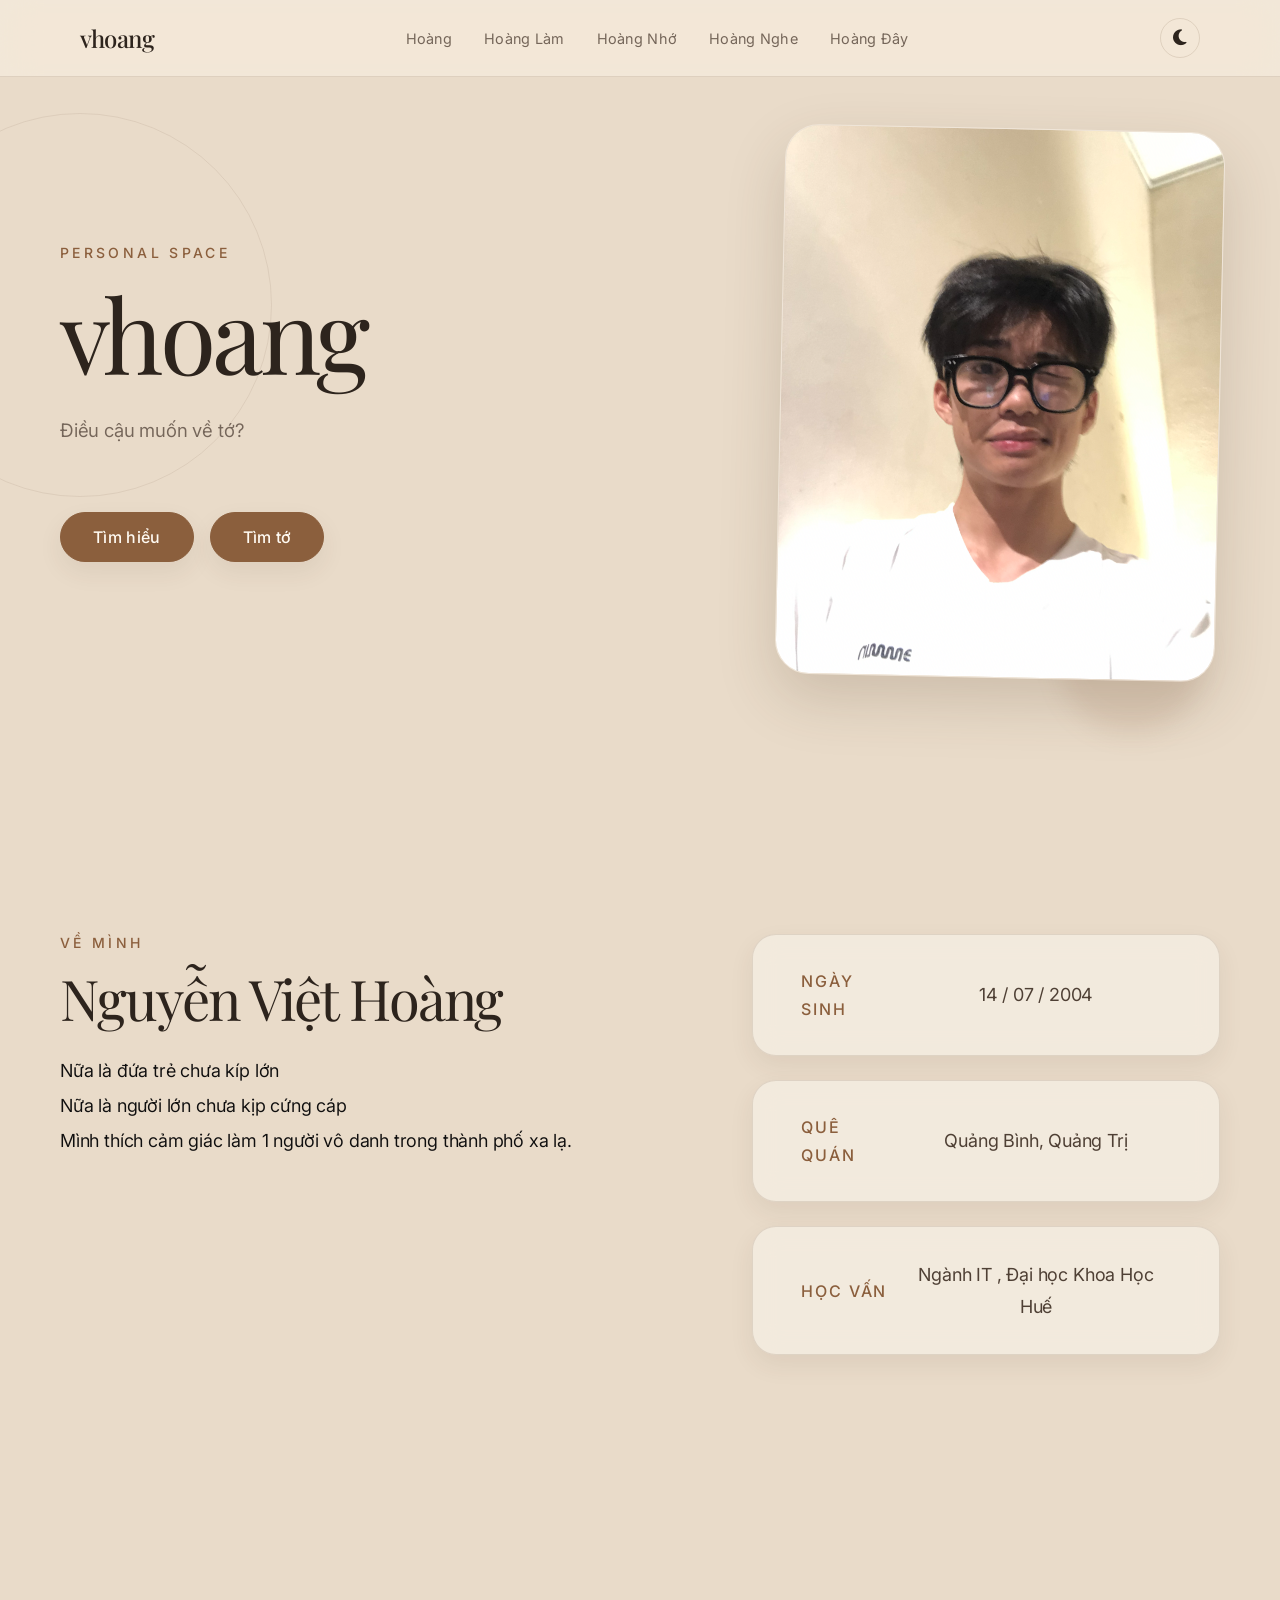
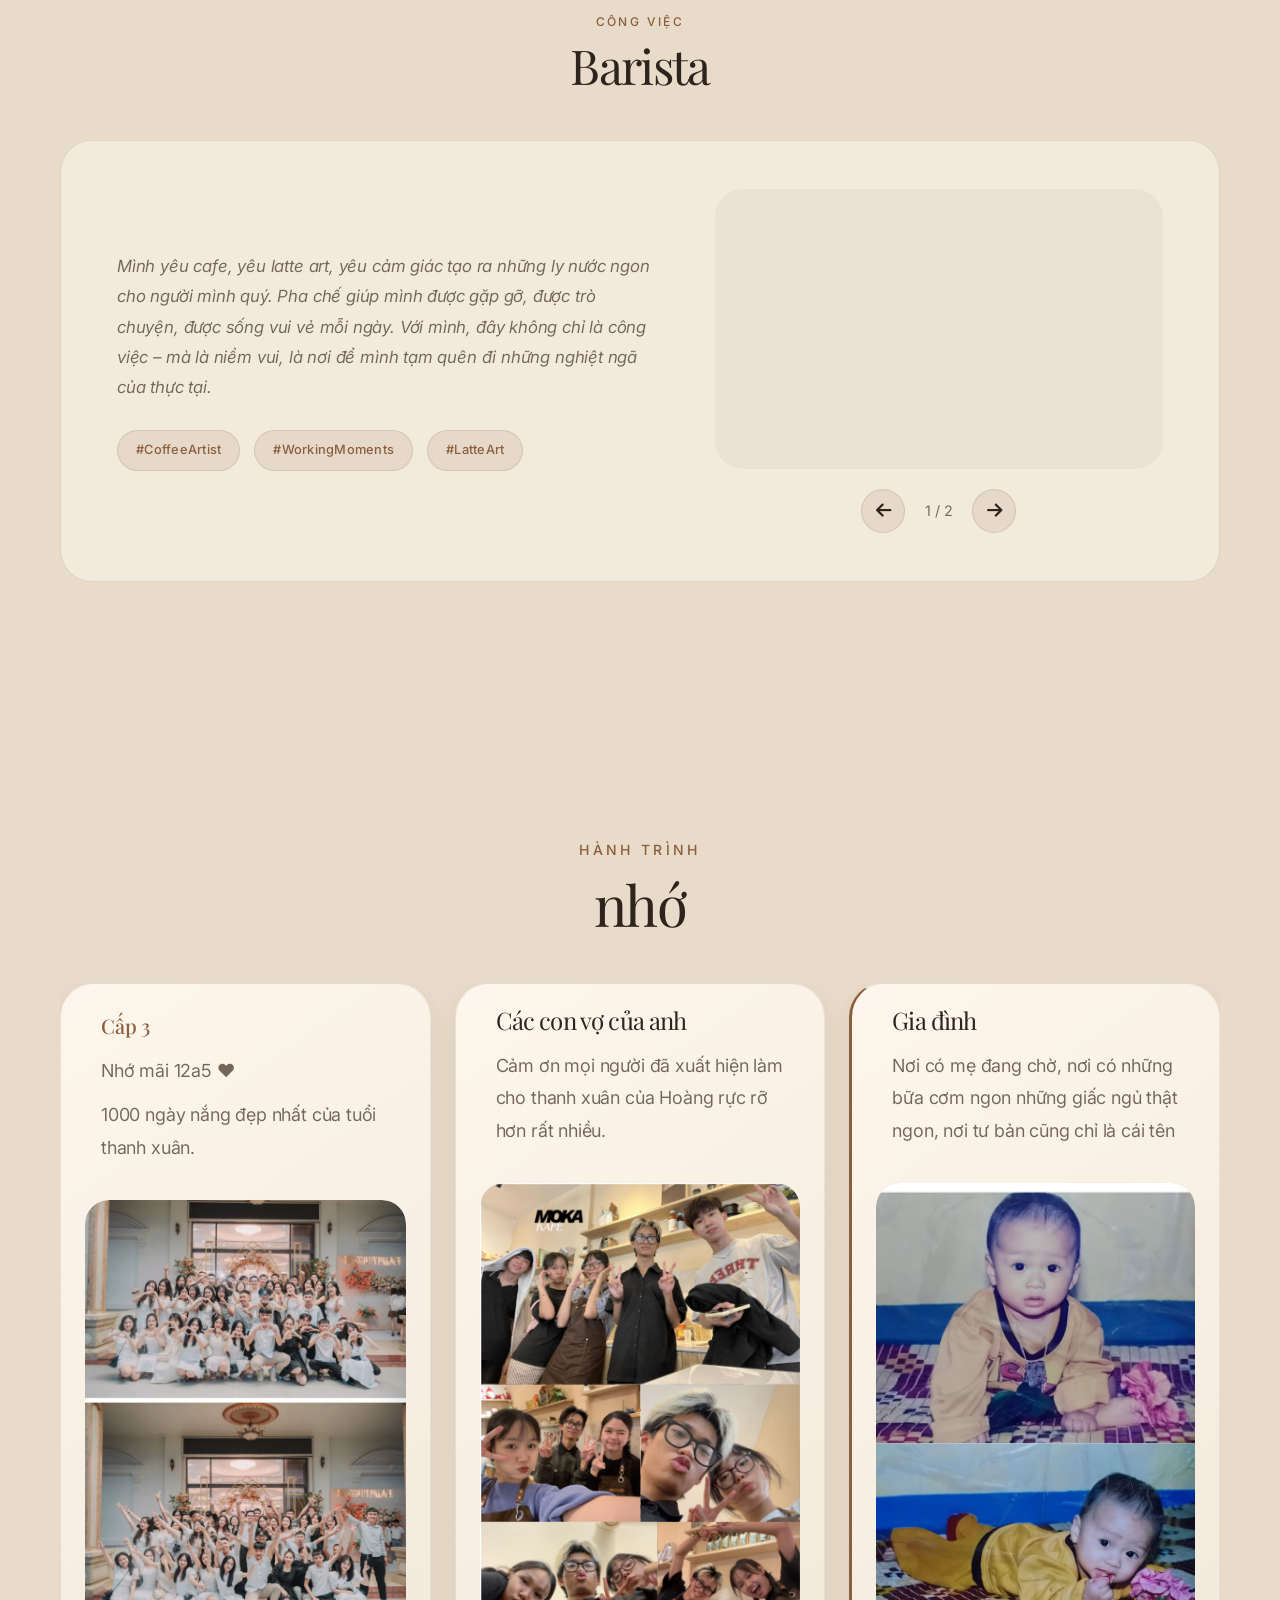
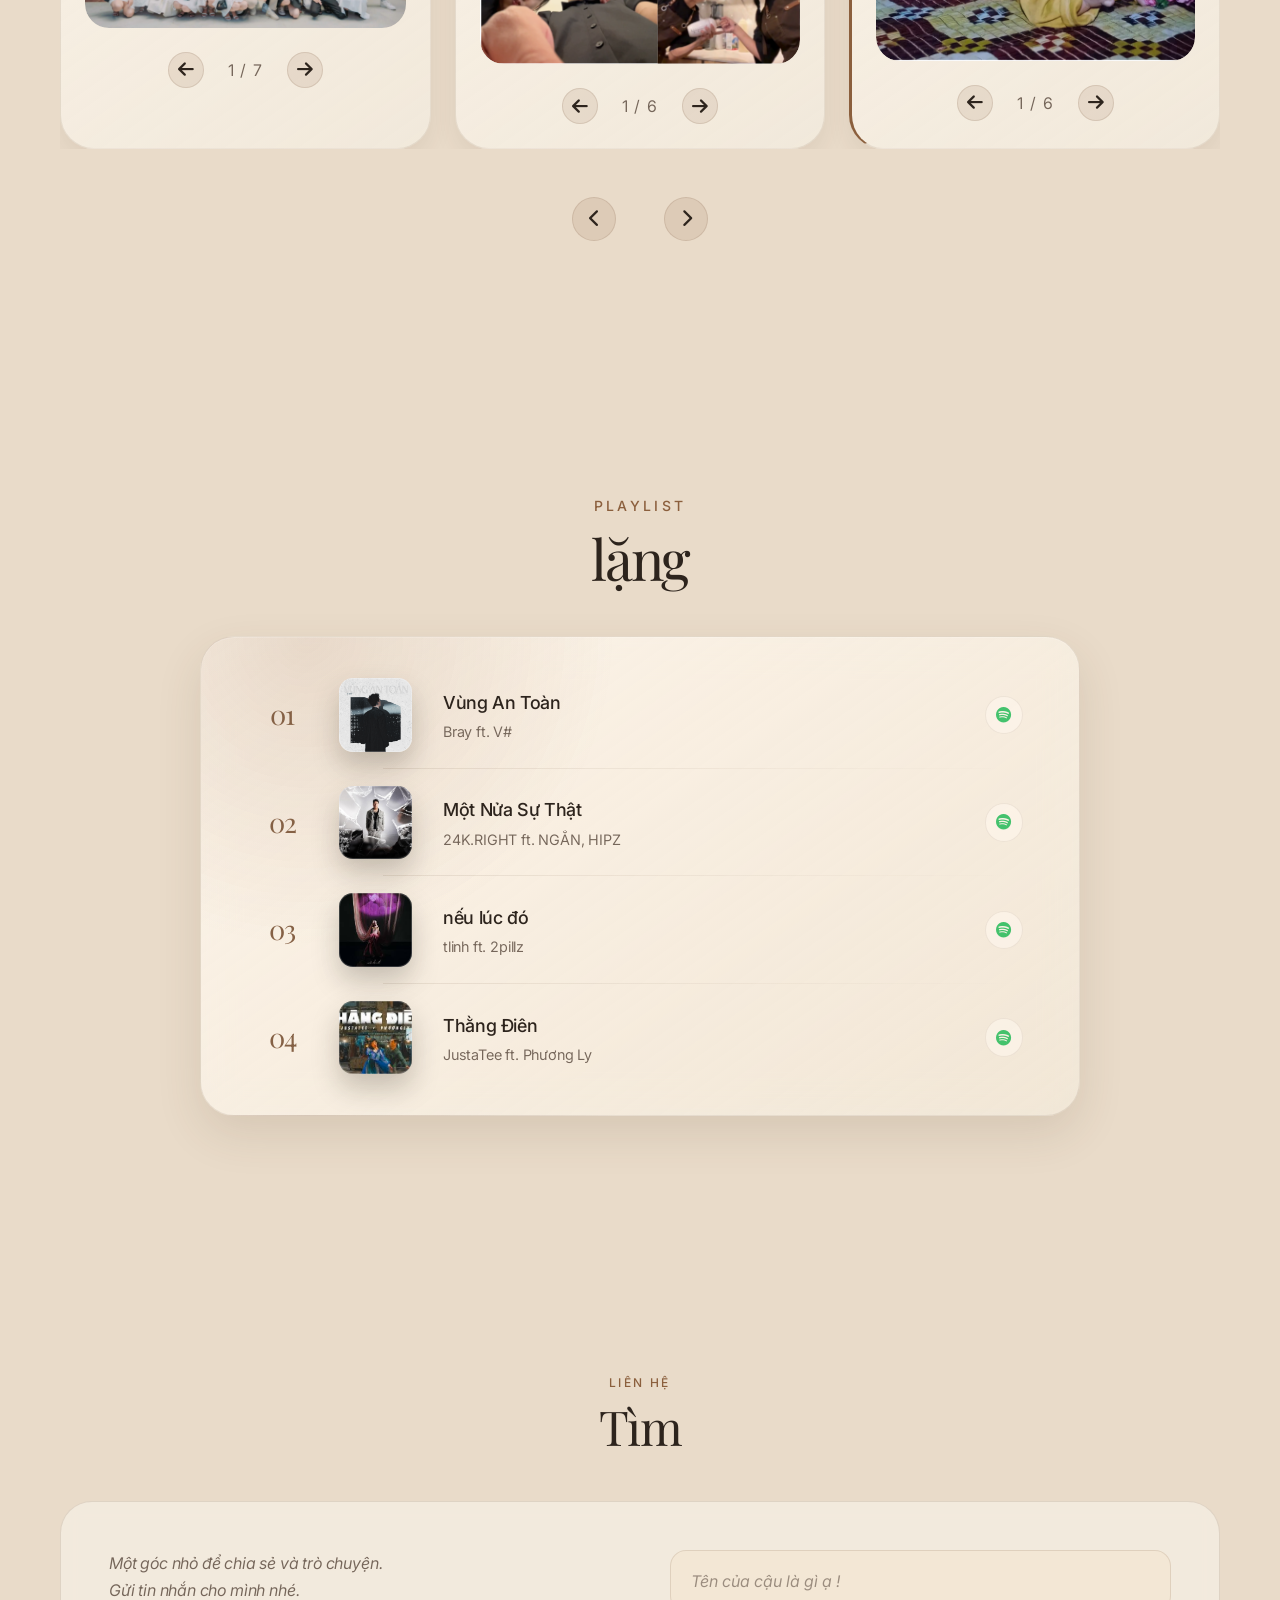
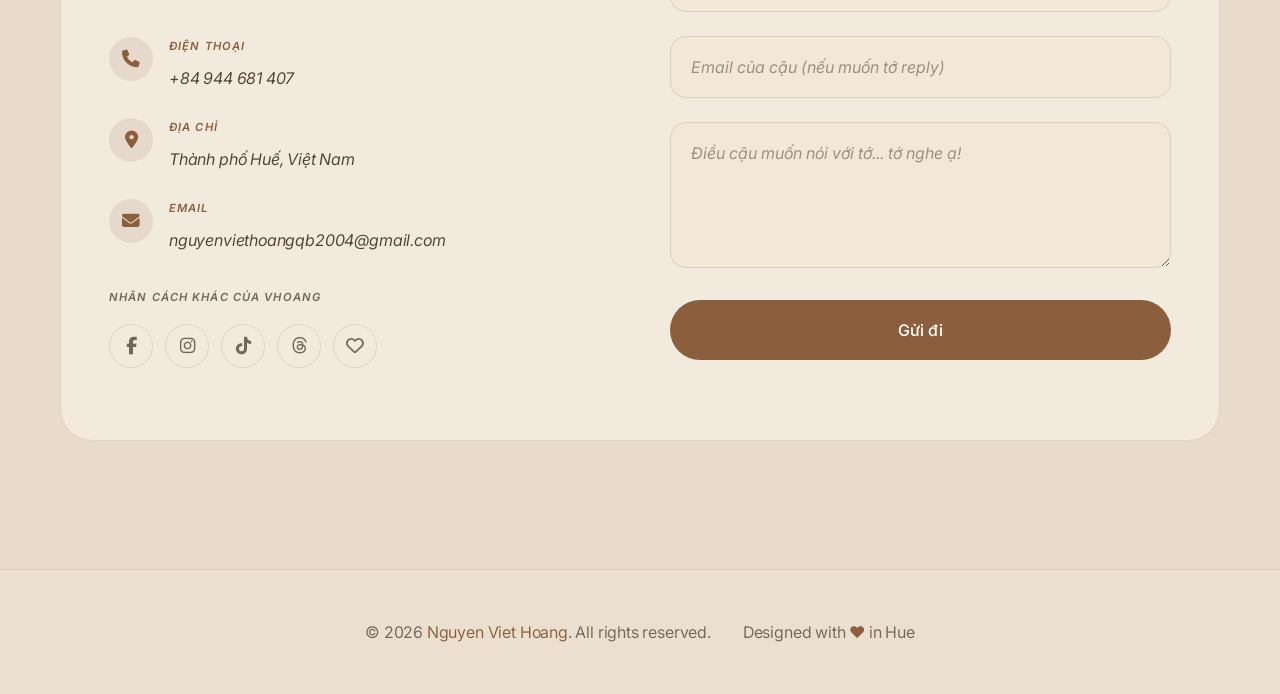
==== index.html @ dfcc1300 "update" ====
<!DOCTYPE html>
<html lang="vi" data-theme="light">
<head>
    <meta charset="UTF-8">
    <meta name="viewport" content="width=device-width, initial-scale=1.0, viewport-fit=cover">
    <meta name="description" content="Không gian cá nhân của Nguyễn Việt Hoàng — sinh viên IT, barista, người yêu âm nhạc và nhiếp ảnh.">
    <title>Life of vhoang | Personal Space</title>

    <!-- Preconnect & Preload -->
    <link rel="preconnect" href="https://fonts.googleapis.com">
    <link rel="preconnect" href="https://fonts.gstatic.com" crossorigin>
    <link rel="preload" as="style" href="https://fonts.googleapis.com/css2?family=Inter:wght@300;400;500&family=Playfair+Display:ital,wght@0,400;0,500;1,400&display=swap">
    <link rel="preload" as="style" href="https://cdnjs.cloudflare.com/ajax/libs/font-awesome/6.7.2/css/all.min.css">

    <!-- Fonts & Icons -->
    <link href="https://fonts.googleapis.com/css2?family=Inter:wght@300;400;500&family=Playfair+Display:ital,wght@0,400;0,500;1,400&display=swap" rel="stylesheet">
    <link rel="stylesheet" href="https://cdnjs.cloudflare.com/ajax/libs/font-awesome/6.7.2/css/all.min.css">

    <!-- Core CSS Architecture -->
    <!-- Core CSS Architecture - ĐÚNG THỨ TỰ -->
<link rel="stylesheet" href="css/base/variables.css">
<link rel="stylesheet" href="css/base/reset.css">
<link rel="stylesheet" href="css/base/typography.css">
<link rel="stylesheet" href="css/base/utilities.css">

<link rel="stylesheet" href="css/layout/container.css">
<link rel="stylesheet" href="css/layout/grid.css">
<link rel="stylesheet" href="css/layout/spacing.css">

<link rel="stylesheet" href="css/components/buttons.css">
<link rel="stylesheet" href="css/components/cards.css">
<link rel="stylesheet" href="css/components/loader.css">
<link rel="stylesheet" href="css/components/navbar.css">  <!-- PHẢI CÓ -->

<link rel="stylesheet" href="css/sections/hero.css">
<link rel="stylesheet" href="css/sections/about.css">
<link rel="stylesheet" href="css/sections/lifestyle.css">
<link rel="stylesheet" href="css/sections/timeline.css">
<link rel="stylesheet" href="css/sections/music.css">
<link rel="stylesheet" href="css/sections/contact.css">
<link rel="stylesheet" href="css/sections/footer.css">

<link rel="stylesheet" href="css/animations/animations.css">
<link rel="stylesheet" href="css/themes/darkmode.css">
<link rel="stylesheet" href="css/responsive/responsive.css">

</head>
<body>

    <!-- ===== LOADER ===== -->
    <div id="loader" class="loader" aria-hidden="true">
        <div class="loader__inner">
            <span class="loader__char">v</span>
            <span class="loader__char">h</span>
            <span class="loader__char">o</span>
            <span class="loader__char">a</span>
            <span class="loader__char">n</span>
            <span class="loader__char">g</span>
        </div>
    </div>

    <!-- ===== HEADER / NAVBAR ===== -->
<!-- ===== HEADER / NAVBAR ===== -->
<header class="site-header">
    <nav class="navbar" aria-label="Điều hướng chính">
        <div class="navbar__container">
            <a href="#home" class="navbar__logo">vhoang</a>

            <ul class="navbar__links" id="mobMenu">
                <li><a href="#about" class="navbar__link">Hoàng</a></li>
                <li><a href="#lifestyle" class="navbar__link">Hoàng Làm</a></li>
                <li><a href="#timeline" class="navbar__link">Hoàng Nhớ</a></li>
                <li><a href="#music" class="navbar__link">Hoàng Nghe</a></li>
                <li><a href="#contact" class="navbar__link">Hoàng Đây</a></li>
            </ul>

            <div class="navbar__actions">
                <button id="themeBtn" class="navbar__theme-btn" aria-label="Chuyển đổi theme">
                    <i id="themeIcon" class="fas fa-moon"></i>
                </button>
                <button id="ham" class="navbar__hamburger" aria-label="Menu">
                    <span class="navbar__hamburger-line"></span>
                    <span class="navbar__hamburger-line"></span>
                    <span class="navbar__hamburger-line"></span>
                </button>
            </div>
        </div>
    </nav>
</header>

    <main>
        <!-- ===== HERO SECTION ===== -->
        <section id="home" class="hero section" aria-labelledby="hero-title">
            <div class="hero__layout container">
                <div class="hero__content">
                    <span class="hero__eyebrow">Personal Space</span>
                    <h1 id="hero-title" class="hero__title">vhoang</h1>
                    <p class="hero__subtitle">Điều cậu muốn về tớ?</p>
                    <div class="hero__buttons" aria-label="Liên kết nhanh">
                        <a href="#lifestyle" class="btn btn--primary hero__btn">Tìm hiểu</a>
                        <a href="#contact" class="btn btn--primary hero__btn">Tìm tớ</a>
                    </div>
                </div>
                <figure class="hero__figure">
                    <img class="hero__image" src="assets/Anh1.png" alt="Chân dung Nguyễn Việt Hoàng" width=100% height=100% fetchpriority="high">
                </figure>
            </div>
        </section>

        <!-- ===== ABOUT SECTION ===== -->
        <section id="about" class="about section" aria-labelledby="about-title">
            <div class="about__layout container">
                <div class="about__text">
                    <span class="about__eyebrow">Về mình</span>
                    <h2 id="about-title" class="about__title">Nguyễn Việt Hoàng</h2>
                    <p class="about__desc">
                        Nữa là đứa trẻ chưa kíp lớn<br>
                        Nữa là người lớn chưa kịp cứng cáp<br>
                        Mình thích cảm giác làm 1 người vô danh trong thành phố xa lạ.
                    </p>
                    
                </div>

                <dl class="about__info-grid" aria-label="Thông tin cá nhân">
                    <div class="about__info-cell">
                        <dt class="about__info-key">Ngày sinh</dt>
                        <dd class="about__info-val">14 / 07 / 2004</dd>
                    </div>
                    <div class="about__info-cell">
                        <dt class="about__info-key">Quê quán</dt>
                        <dd class="about__info-val">Quảng Bình, Quảng Trị</dd>
                    </div>
                    <div class="about__info-cell">
                        <dt class="about__info-key">Học vấn</dt>
                        <dd class="about__info-val">Ngành IT , Đại học Khoa Học Huế</dd>
                    </div>
                </dl>
            </div>
        </section>

        <!-- ===== LIFESTYLE SECTION (Barista - Công việc) ===== -->
        <section id="lifestyle" class="lifestyle section" aria-labelledby="lifestyle-title">
            <div class="lifestyle__container container">
                <div class="lifestyle__header">
                    <span class="lifestyle__eyebrow">Công việc</span>
                    <h2 id="lifestyle-title" class="lifestyle__title">Barista</h2>
                </div>

                <div class="lifestyle__timeline">
                    <article class="lifestyle__milestone">
                        <div class="lifestyle__copy">
                            <p class="lifestyle__content">
                                Mình yêu cafe, yêu latte art, yêu cảm giác tạo ra những ly nước ngon cho người mình quý.
                                Pha chế giúp mình được gặp gỡ, được trò chuyện, được sống vui vẻ mỗi ngày.
                                Với mình, đây không chỉ là công việc – mà là niềm vui, là nơi để mình tạm quên đi
                                những nghiệt ngã của thực tại.
                            </p>
                            <div class="lifestyle__tags">
                                <span class="lifestyle__tag">#CoffeeArtist</span>
                                <span class="lifestyle__tag">#WorkingMoments</span>
                                <span class="lifestyle__tag">#LatteArt</span>
                            </div>
                        </div>

                        <div class="lifestyle__slider" data-memory-slider>
                            <div class="lifestyle__slider-viewport">
                                <div class="lifestyle__slider-track">
                                    <figure class="lifestyle__slide is-active">
                                        <video class="lifestyle__video" autoplay muted loop playsinline>
                                            <source src="assets/image/hoang/phache.mp4" type="video/mp4">
                                        </video>
                                    </figure>
                                    <figure class="lifestyle__slide">
                                        <img class="lifestyle__img" src="assets/image/hoang/ChatGPT Image 15_07_37 26 thg 5, 2026.png" alt="Barista lifestyle" loading="lazy">
                                    </figure>
                                </div>
                            </div>
                            <div class="lifestyle__slider-controls">
                                <button class="lifestyle__slider-nav lifestyle__slider-nav--prev" type="button">
                                    <i class="fa-solid fa-arrow-left"></i>
                                </button>
                                <span class="lifestyle__slider-count">1 / 2</span>
                                <button class="lifestyle__slider-nav lifestyle__slider-nav--next" type="button">
                                    <i class="fa-solid fa-arrow-right"></i>
                                </button>
                            </div>
                        </div>
                    </article>
                </div>
            </div>
        </section>





<section id="timeline" class="timeline section" aria-labelledby="timeline-title">
    <div class="timeline__container container">
        <div class="timeline__header">
            <span class="timeline__eyebrow">Hành trình</span>
            <h2 id="timeline-title" class="timeline__title">nhớ</h2>
        </div>

        <!-- Track chứa các milestone -->
        <div class="timeline__list">
            <div class="timeline__track">
                
                <!-- Milestone 1 - Cấp 3 -->
                <article class="timeline__milestone is-active" data-memory-milestone>
                    <div class="timeline__copy">
                        <time class="timeline__year" datetime="2024">Cấp 3</time>
                        <p class="timeline__content">Nhớ mãi 12a5 <span>♥</span></p>
                        <p class="timeline__content">1000 ngày nắng đẹp nhất của tuổi thanh xuân.</p>
                    </div>
                    <div class="timeline__gallery" data-memory-slider>
                        <div class="timeline__gallery-viewport">
                            <div class="timeline__gallery-track">
                                <figure class="timeline__slide is-active">
                                    <img class="timeline__img" src="assets/image/cap3/IMG_20220625_072039 (1).jpg" alt="Kỷ niệm cấp 3" loading="lazy">
                                </figure>
                                <figure class="timeline__slide">
                                    <img class="timeline__img" src="assets/image/cap3/0546f0e83cf1262b99f3e79df88ea5d5_2.jpeg" alt="Kỷ niệm cấp 3" loading="lazy">
                                </figure>
                                <figure class="timeline__slide">
                                    <img class="timeline__img" src="assets/image/cap3/74410f75b6082e70628df16a81ca7af9_0.jpeg" alt="Kỷ niệm cấp 3" loading="lazy">
                                </figure>
                                <figure class="timeline__slide">
                                    <img class="timeline__img" src="assets/image/cap3/755ca39f319833340ad1be898f95e7b9_5.jpeg" alt="Kỷ niệm cấp 3" loading="lazy">
                                </figure>
                                <figure class="timeline__slide">
                                    <img class="timeline__img" src="assets/image/cap3/91b165c011fe3cdba870f9f4641427da_7.jpeg" alt="Kỷ niệm cấp 3" loading="lazy">
                                </figure>
                                <figure class="timeline__slide">
                                    <img class="timeline__img" src="assets/image/cap3/bb2ea49c9ec66a632dcaea64b85b20b1_8.jpeg" alt="Kỷ niệm cấp 3" loading="lazy">
                                </figure>
                                <figure class="timeline__slide">
                                    <img class="timeline__img" src="assets/image/cap3/e7fa60cc87518b5ad70e14d32a8c3cdc_1.jpeg" alt="Kỷ niệm cấp 3" loading="lazy">
                                </figure>
                            </div>
                        </div>
                        <div class="timeline__gallery-controls">
                            <button class="timeline__gallery-nav timeline__gallery-nav--prev" type="button">
                                <i class="fa-solid fa-arrow-left"></i>
                            </button>
                            <span class="timeline__gallery-count">1 / 7</span>
                            <button class="timeline__gallery-nav timeline__gallery-nav--next" type="button">
                                <i class="fa-solid fa-arrow-right"></i>
                            </button>
                        </div>
                    </div>
                </article>

                <!-- Milestone 2 - Bạn bè -->
                <article class="timeline__milestone" data-memory-milestone>
                    <div class="timeline__copy">
                        <h3 class="timeline__milestone-title">Các con vợ của anh</h3>
                        <p class="timeline__content">Cảm ơn mọi người đã xuất hiện làm cho thanh xuân của Hoàng rực rỡ hơn rất nhiều.</p>
                    </div>
                    <div class="timeline__gallery" data-memory-slider>
                        <div class="timeline__gallery-viewport">
                            <div class="timeline__gallery-track">
                                <figure class="timeline__slide is-active">
                                    <img class="timeline__img" src="assets/image/2025/White and Beige Torn Paper Aesthetic Photo Collage Instagram Post (6).png" alt="Kỷ niệm 2025" loading="lazy">
                                </figure>
                                <figure class="timeline__slide">
                                    <img class="timeline__img" src="assets/image/2025/moka (2).png" alt="Kỷ niệm 2025" loading="lazy">
                                </figure>
                                <figure class="timeline__slide">
                                    <img class="timeline__img" src="assets/image/2025/quansu2.png" alt="Kỷ niệm 2025" loading="lazy">
                                </figure>
                                <figure class="timeline__slide">
                                    <img class="timeline__img" src="assets/image/2025/VietNam Express marathon 2025.png" alt="Kỷ niệm 2025" loading="lazy">
                                </figure>
                                <figure class="timeline__slide">
                                    <img class="timeline__img" src="assets/image/2025/máy dập.png" alt="Kỷ niệm 2025" loading="lazy">
                                </figure>
                                <figure class="timeline__slide">
                                    <img class="timeline__img" src="assets/image/2025/2024.png" alt="Kỷ niệm 2025" loading="lazy">
                                </figure>
                            </div>
                        </div>
                        <div class="timeline__gallery-controls">
                            <button class="timeline__gallery-nav timeline__gallery-nav--prev" type="button">
                                <i class="fa-solid fa-arrow-left"></i>
                            </button>
                            <span class="timeline__gallery-count">1 / 6</span>
                            <button class="timeline__gallery-nav timeline__gallery-nav--next" type="button">
                                <i class="fa-solid fa-arrow-right"></i>
                            </button>
                        </div>
                    </div>
                </article>

                <!-- Milestone 3 - Gia đình -->
                <article class="timeline__milestone" data-memory-milestone>
                    <div class="timeline__copy">
                        <h3 class="timeline__milestone-title">Gia đình</h3>
                        <p class="timeline__content">Nơi có mẹ đang chờ, nơi có những bữa cơm ngon những giấc ngủ thật ngon, nơi tư bản cũng chỉ là cái tên</p>
                    </div>
                    <div class="timeline__gallery" data-memory-slider>
                        <div class="timeline__gallery-viewport">
                            <div class="timeline__gallery-track">
                                <figure class="timeline__slide is-active">
                                    <img class="timeline__img" src="assets/image/giadinh/nho.png" alt="Gia đình" loading="lazy">
                                </figure>
                                <figure class="timeline__slide">
                                    <img class="timeline__img" src="assets/image/giadinh/IMG_5717.jpeg" alt="Gia đình" loading="lazy">
                                </figure>
                                <figure class="timeline__slide">
                                    <img class="timeline__img" src="assets/image/giadinh/chị bé.jpg" alt="Gia đình" loading="lazy">
                                </figure>
                                <figure class="timeline__slide">
                                    <img class="timeline__img" src="assets/image/giadinh/IMG_20251210_003058.jpg" alt="Gia đình" loading="lazy">
                                </figure>
                                <figure class="timeline__slide">
                                    <img class="timeline__img" src="assets/image/giadinh/IMG_20250111_231530.jpg" alt="Gia đình" loading="lazy">
                                </figure>
                                <figure class="timeline__slide">
                                    <img class="timeline__img" src="assets/image/giadinh/4645657b-0aa3-439e-b932-7083a210def0.jpg" alt="Gia đình" loading="lazy">
                                </figure>
                            </div>
                        </div>
                        <div class="timeline__gallery-controls">
                            <button class="timeline__gallery-nav timeline__gallery-nav--prev" type="button">
                                <i class="fa-solid fa-arrow-left"></i>
                            </button>
                            <span class="timeline__gallery-count">1 / 6</span>
                            <button class="timeline__gallery-nav timeline__gallery-nav--next" type="button">
                                <i class="fa-solid fa-arrow-right"></i>
                            </button>
                        </div>
                    </div>
                </article>

            </div>
        </div>

        <!-- Slider Controls -->
        <div class="timeline__controls">
            <button class="timeline__prev" type="button" aria-label="Previous">
                <i class="fa-solid fa-chevron-left"></i>
            </button>
            <div class="timeline__dots"></div>
            <button class="timeline__next" type="button" aria-label="Next">
                <i class="fa-solid fa-chevron-right"></i>
            </button>
        </div>
    </div>
</section>

        <!-- ===== MUSIC SECTION ===== -->
        <section id="music" class="music section" aria-labelledby="music-title">
            <div class="music__container container">
        <div class="music__header">
            <span class="music__eyebrow">Playlist</span>
            <h2 id="music-title" class="music__title">lặng</h2>
        </div>

        <div class="music__list" aria-label="Bảng xếp hạng bài hát yêu thích">
                    <a href="https://open.spotify.com/track/6Zoi4ue74UdUeYmHXItXnf?si=dff56d54267b4f0f" target="_blank" rel="noopener noreferrer" class="music__track">
                        <span class="music__track-rank" aria-hidden="true">01</span>
                        <span class="music__track-cover" style="background-image: url('assets/vungantoan.png');" role="img" aria-label="Bìa bài hát Vùng An Toàn"></span>
                        <span class="music__track-info">
                            <span class="music__track-title">Vùng An Toàn</span>
                            <span class="music__track-artist">Bray ft. V#</span>
                        </span>
                        <span class="music__track-action" aria-hidden="true"><i class="fa-brands fa-spotify"></i></span>
                    </a>
                    <a href="https://open.spotify.com/track/0pavLg3wbL6PVXAgXoWv4S?si=371f370760b94c67" target="_blank" rel="noopener noreferrer" class="music__track">
                        <span class="music__track-rank" aria-hidden="true">02</span>
                        <span class="music__track-cover" style="background-image: url('assets/motnuasuthat.jpg');" role="img" aria-label="Bìa bài hát Một Nửa Sự Thật"></span>
                        <span class="music__track-info">
                            <span class="music__track-title">Một Nửa Sự Thật</span>
                            <span class="music__track-artist">24K.RIGHT ft. NGẮN, HIPZ</span>
                        </span>
                        <span class="music__track-action" aria-hidden="true"><i class="fa-brands fa-spotify"></i></span>
                    </a>
                    <a href="https://open.spotify.com/track/1pJb4HdgfTEv6yCccao1Qp?si=bcd017c78e664fee" target="_blank" rel="noopener noreferrer" class="music__track">
                        <span class="music__track-rank" aria-hidden="true">03</span>
                        <span class="music__track-cover" style="background-image: url('assets/neulucdo.jpg');" role="img" aria-label="Bìa bài hát nếu lúc đó"></span>
                        <span class="music__track-info">
                            <span class="music__track-title">nếu lúc đó</span>
                            <span class="music__track-artist">tlinh ft. 2pillz</span>
                        </span>
                        <span class="music__track-action" aria-hidden="true"><i class="fa-brands fa-spotify"></i></span>
                    </a>
                    <a href="https://open.spotify.com/track/27Z9T0mSWHYWSj9SNOGvyt?si=515872c6eb994c84" target="_blank" rel="noopener noreferrer" class="music__track">
                        <span class="music__track-rank" aria-hidden="true">04</span>
                        <span class="music__track-cover" style="background-image: url('assets/thangdien.jpg');" role="img" aria-label="Bìa bài hát Thằng Điên"></span>
                        <span class="music__track-info">
                            <span class="music__track-title">Thằng Điên</span>
                            <span class="music__track-artist">JustaTee ft. Phương Ly</span>
                        </span>
                        <span class="music__track-action" aria-hidden="true"><i class="fa-brands fa-spotify"></i></span>
                    </a>
                </div>
            </div>
        </section>

<!-- ===== CONTACT SECTION ===== -->
<!-- ===== CONTACT SECTION ===== -->
<section id="contact" class="contact section" aria-labelledby="contact-title">
    <div class="contact__container container">
        <div class="contact__header">
            <span class="contact__eyebrow">LIÊN HỆ</span>
            <h2 id="contact-title" class="contact__title">Tìm</h2>
        </div>

        <div class="contact__layout">
            <!-- PHẦN THÔNG TIN BÊN TRÁI -->
            <div class="contact__info">
                <p class="contact__desc">
                    Một góc nhỏ để chia sẻ và trò chuyện.<br>
                    Gửi tin nhắn cho mình nhé.
                </p>

                <!-- Điện thoại - KHÔNG CÓ HR -->
                <div class="contact__item">
                    <div class="contact__icon">
                        <i class="fas fa-phone"></i>
                    </div>
                    <div class="contact__details">
                        <span class="contact__label">ĐIỆN THOẠI</span>
                        <span class="contact__value"><a href="tel:+84944681407">+84 944 681 407</a></span>
                    </div>
                </div>

                <!-- Địa chỉ - KHÔNG CÓ HR -->
                <div class="contact__item">
                    <div class="contact__icon">
                        <i class="fas fa-map-marker-alt"></i>
                    </div>
                    <div class="contact__details">
                        <span class="contact__label">ĐỊA CHỈ</span>
                        <span class="contact__value">Thành phố Huế, Việt Nam</span>
                    </div>
                </div>

                <!-- Email - KHÔNG CÓ HR -->
                <div class="contact__item">
                    <div class="contact__icon">
                        <i class="fas fa-envelope"></i>
                    </div>
                    <div class="contact__details">
                        <span class="contact__label">EMAIL</span>
                        <span class="contact__value"><a href="mailto:nguyenviethoangqb2004@gmail.com">nguyenviethoangqb2004@gmail.com</a></span>
                    </div>
                </div>

                <!-- SOCIAL ICONS - KHÔNG CÓ HR -->
                <div class="contact__social">
                    <span class="contact__social-label">Nhân cách khác của vhoang</span>
                    <div class="contact__social-icons">
                        <a href="https://www.facebook.com/vhoangg204/" target="_blank" class="contact__social-link"><i class="fab fa-facebook-f"></i></a>
                        <a href="https://www.instagram.com/vhoang.204/" target="_blank" class="contact__social-link"><i class="fab fa-instagram"></i></a>
                        <a href="https://www.tiktok.com/@vhoang_204" target="_blank" class="contact__social-link"><i class="fa-brands fa-tiktok"></i></a>
                        <a href="https://www.threads.net/@vhoang.204" target="_blank" class="contact__social-link"><i class="fa-brands fa-threads"></i></a>
                        <a href="https://locket.cam/vhoang.204" target="_blank" class="contact__social-link"><i class="fa-regular fa-heart"></i></a>
                    </div>
                </div>
            </div>

            <!-- PHẦN FORM BÊN PHẢI -->
            <form id="contactForm" class="contact__form" action="https://formspree.io/f/xwvzbddb" method="POST">
                <input type="text" class="contact__input" name="name" placeholder="Tên của cậu là gì ạ !" required>
                <input type="email" class="contact__input" name="email" placeholder="Email của cậu (nếu muốn tớ reply)">
                <textarea class="contact__textarea" name="message" rows="4" placeholder="Điều cậu muốn nói với tớ... tớ nghe ạ!" required></textarea>
                <button type="submit" id="sendBtn" class="contact__submit">
                    <span id="btnText">Gửi đi</span>
                </button>
                <p id="formMsg" class="contact__form-msg"></p>
            </form>
        </div>
    </div>
</section>

</main>

    <!-- ===== FOOTER ===== -->
    <footer class="footer">
        <div class="footer__container">
            <p class="footer__copyright">© 2026 <span class="footer__highlight">Nguyen Viet Hoang</span>. All rights reserved.</p>
            <p class="footer__credit">Designed with <span class="footer__heart">♥</span> in Hue</p>
        </div>
    </footer>

    <!-- JavaScript Modules -->
    <script type="module" src="js/main.js"></script>
</body>
</html>
---- css/base/variables.css ----
/* =============================================
   DESIGN SYSTEM - Variables
   Warm brown / Japanese-inspired
   ============================================= */

:root {
    /* Light Theme (default) */
    color-scheme: light;

    /* ===== MÀU NỀN ===== */
    --bg-main: #e9dbc9;        /* Màu nền chính - be sáng, ấm áp */
    --bg-secondary: #ead9c2;   /* Màu nền phụ - be đậm hơn, tạo chiều sâu */
    --bg-soft: #f3e7d5;        /* Màu nền mềm - dùng cho card, form (đã sửa) */
    --surface: rgba(245, 239, 227, 0.78);  /* Bề mặt glassmorphism */
    --surface-strong: #fff8ef; /* Bề mặt đậm - cho các element nổi bật (đã sửa) */
    --surface-muted: #efe0cd;  /* Bề mặt nhạt - cho các element phụ */

    /* ===== MÀU CHỮ ===== */
    --text-main: #2d241d;      /* Màu chữ chính - nâu đậm, dễ đọc */
    --text-soft: #4f4035;      /* Màu chữ mềm - nâu nhạt hơn */
    --text-muted: #75665a;     /* Màu chữ phụ - xám nâu, nhẹ nhàng */
    --text-inverse: #fffaf2;   /* Màu chữ ngược - dùng trên nền tối */

    /* ===== MÀU CHỦ ĐẠO (Primary) ===== */
    --primary: #8b5f3d;        /* Màu chính - nâu cam, ấm áp */
    --primary-hover: #6f482d;  /* Màu khi hover - đậm hơn */
    --primary-soft: rgba(139, 95, 61, 0.12); /* Màu chính dạng mờ */
    --accent: #b98a5f;         /* Màu nhấn - nâu sáng hơn */

    /* ===== VIỀN & BỀ MẶT ===== */
    --card-bg: var(--surface);  /* Nền card - dùng chung với surface */
    --card-border: rgba(117, 91, 67, 0.16); /* Viền card - mờ nhẹ */
    --nav-bg: rgba(244, 234, 220, 0.84);    /* Nền navbar - trong suốt nhẹ */

    /* ===== ĐỔ BÓNG (Shadow) ===== */
    --shadow-sm: 0 10px 24px rgba(80, 55, 35, 0.08);   /* Đổ bóng nhỏ */
    --shadow: 0 18px 46px rgba(80, 55, 35, 0.12);      /* Đổ bóng vừa */
    --shadow-hover: 0 24px 58px rgba(80, 55, 35, 0.18); /* Đổ bóng khi hover */
    --focus-ring: 0 0 0 4px rgba(139, 95, 61, 0.22);   /* Viền focus */

    /* ===== TYPOGRAPHY ===== */
    --font-heading: 'Playfair Display', Georgia, serif;  /* Font tiêu đề - serif */
    --font-body: 'Inter', system-ui, sans-serif;         /* Font nội dung - sans */

    /* ===== BO GÓC ===== */
    --radius-xs: 10px;     /* Bo góc rất nhỏ */
    --radius-sm: 14px;     /* Bo góc nhỏ */
    --radius: 24px;        /* Bo góc vừa */
    --radius-lg: 34px;     /* Bo góc lớn */
    --radius-pill: 999px;  /* Bo góc tròn hoàn toàn (dạng viên thuốc) */

    /* ===== KHOẢNG CÁCH (Spacing) ===== */
    --space-xs: clamp(0.5rem, 1vw, 0.75rem);   /* 8-12px */
    --space-sm: clamp(0.75rem, 2vw, 1rem);    /* 12-16px */
    --space-md: clamp(1rem, 3vw, 1.5rem);     /* 16-24px */
    --space-lg: clamp(1.5rem, 4vw, 2rem);     /* 24-32px */
    --space-xl: clamp(2rem, 5vw, 3rem);       /* 32-48px */
    --space-2xl: clamp(2.5rem, 6vw, 4rem);    /* 40-64px */

    /* ===== CỠ CHỮ (Font Size) ===== */
    --fs-xs: clamp(0.75rem, 2vw, 0.875rem);   /* 12-14px */
    --fs-sm: clamp(0.875rem, 2.5vw, 1rem);    /* 14-16px */
    --fs-base: clamp(1rem, 3vw, 1.125rem);    /* 16-18px */
    --fs-lg: clamp(1.125rem, 3.5vw, 1.25rem); /* 18-20px */
    --fs-xl: clamp(1.25rem, 4vw, 1.5rem);     /* 20-24px */
    --fs-2xl: clamp(1.5rem, 5vw, 1.875rem);   /* 24-30px */
    --fs-3xl: clamp(2rem, 6vw, 2.5rem);       /* 32-40px */
    --fs-4xl: clamp(2.5rem, 8vw, 3.5rem);     /* 40-56px */
    --fs-5xl: clamp(3rem, 10vw, 4.5rem);      /* 48-72px */

    /* ===== BỐ CỤC ===== */
    --container: 1160px;     /* Chiều rộng tối đa của container */
    --nav-height: 68px;      /* Chiều cao navbar trên mobile */

    /* ===== HIỆU ỨNG CHUYỂN ĐỘNG ===== */
    --ease: cubic-bezier(0.22, 1, 0.36, 1);  /* Hàm easing mượt mà */
    --transition-fast: 180ms var(--ease);    /* Chuyển động nhanh */
    --transition: 280ms var(--ease);         /* Chuyển động vừa */
    --transition-slow: 450ms var(--ease);    /* Chuyển động chậm */
}

/* Tablet & Desktop spacing overrides */
@media (min-width: 768px) {
    :root {
        --nav-height: 76px;  /* Tăng chiều cao navbar trên desktop */
    }
}
---- css/base/typography.css ----
/* =============================================
   TYPOGRAPHY
   Cinematic serif + Modern sans-serif
   ============================================= */

body {
    font-family: var(--font-body);
    font-size: var(--fs-base);
    font-weight: 380;
    line-height: 1.75;
    letter-spacing: -0.01em;
    color: var(--text-main);
}

h1, h2, h3, h4, h5, h6 {
    font-family: var(--font-heading);
    font-weight: 400;
    letter-spacing: -0.035em;
    line-height: 1.08;
    color: var(--text-main);
}

h1 {
    font-size: var(--fs-5xl);
}

h2 {
    font-size: var(--fs-4xl);
}

h3 {
    font-size: var(--fs-2xl);
}

h4 {
    font-size: var(--fs-xl);
}

p {
    max-width: 65ch;
}

small, .small-text {
    font-size: var(--fs-sm);
}

.section-eyebrow {
    display: block;
    margin-bottom: var(--space-sm);
    color: var(--primary);
    font-size: var(--fs-xs);
    font-weight: 500;
    letter-spacing: 0.24em;
    line-height: 1.3;
    text-transform: uppercase;
}

::selection {
    background: var(--primary-soft);
    color: var(--text-main);
}
p, 
.about__desc,
.lifestyle__content,
.timeline__content,
.contact__desc,
.music__track-title,
.music__track-artist {
    font-weight: 380;  /* Đậm hơn nhưng vẫn thanh thoát */
}
---- css/base/utilities.css ----
/* =============================================
   UTILITY CLASSES
   Only for layout helpers, never for styling components
   ============================================= */

/* Text utilities */
.u-text-center { text-align: center; }
.u-text-left { text-align: left; }
.u-text-right { text-align: right; }

/* Flex utilities */
.u-flex { display: flex; }
.u-flex-column { flex-direction: column; }
.u-flex-wrap { flex-wrap: wrap; }
.u-items-center { align-items: center; }
.u-justify-center { justify-content: center; }
.u-justify-between { justify-content: space-between; }
.u-gap-sm { gap: var(--space-sm); }
.u-gap-md { gap: var(--space-md); }

/* Spacing utilities */
.u-mx-auto { margin-left: auto; margin-right: auto; }
.u-mt-auto { margin-top: auto; }
.u-mb-auto { margin-bottom: auto; }

/* Display utilities */
.u-hidden { display: none; }
.u-visible { display: block; }

/* Position utilities */
.u-relative { position: relative; }
.u-absolute { position: absolute; }

/* Accessibility */
.sr-only {
    position: absolute;
    width: 1px;
    height: 1px;
    padding: 0;
    margin: -1px;
    overflow: hidden;
    clip: rect(0, 0, 0, 0);
    white-space: nowrap;
    border-width: 0;
}
---- css/layout/container.css ----
/* =============================================
   CONTAINER & LAYOUT
   ============================================= */

.container,
.navbar__container,
.footer__container {
    width: min(100% - calc(var(--space-md) * 2), var(--container));
    margin-inline: auto;
}

.section {
    padding-block: var(--space-2xl);
}

@media (min-width: 768px) {
    .section {
        padding-block: calc(var(--space-2xl) * 1.5);
    }
}
---- css/layout/grid.css ----
/* Grid System */
.grid {
    display: grid;
    gap: var(--space-md);
}

.grid--2cols {
    grid-template-columns: repeat(2, 1fr);
}

.grid--3cols {
    grid-template-columns: repeat(3, 1fr);
}

@media (max-width: 768px) {
    .grid--2cols,
    .grid--3cols {
        grid-template-columns: 1fr;
    }
}
---- css/layout/spacing.css ----
/* Spacing Utilities */
.pt-xs { padding-top: var(--space-xs); }
.pt-sm { padding-top: var(--space-sm); }
.pt-md { padding-top: var(--space-md); }
.pt-lg { padding-top: var(--space-lg); }
.pt-xl { padding-top: var(--space-xl); }

.pb-xs { padding-bottom: var(--space-xs); }
.pb-sm { padding-bottom: var(--space-sm); }
.pb-md { padding-bottom: var(--space-md); }
.pb-lg { padding-bottom: var(--space-lg); }
.pb-xl { padding-bottom: var(--space-xl); }

.mt-xs { margin-top: var(--space-xs); }
.mt-sm { margin-top: var(--space-sm); }
.mt-md { margin-top: var(--space-md); }
.mt-lg { margin-top: var(--space-lg); }
.mt-xl { margin-top: var(--space-xl); }

.mb-xs { margin-bottom: var(--space-xs); }
.mb-sm { margin-bottom: var(--space-sm); }
.mb-md { margin-bottom: var(--space-md); }
.mb-lg { margin-bottom: var(--space-lg); }
.mb-xl { margin-bottom: var(--space-xl); }
---- css/components/buttons.css ----
/* =============================================
   BUTTONS - BEM Architecture
   ============================================= */

.btn {
    display: inline-flex;
    align-items: center;
    justify-content: center;
    min-height: 48px;
    gap: var(--space-xs);
    padding: var(--space-sm) var(--space-lg);
    border: 1px solid transparent;
    border-radius: var(--radius-pill);
    cursor: pointer;
    font-size: var(--fs-sm);
    font-weight: 500;
    letter-spacing: 0.02em;
    line-height: 1;
    transition: transform var(--transition-fast), background-color var(--transition), border-color var(--transition), color var(--transition), box-shadow var(--transition);
}

.btn:hover {
    transform: translateY(-2px);
}

.btn:active {
    transform: translateY(0);
}

/* Button Modifiers */
.btn--primary {
    background: var(--primary);
    border-color: var(--primary);
    box-shadow: var(--shadow-sm);
    color: var(--text-inverse);
}

.btn--primary:hover {
    background: var(--primary-hover);
    border-color: var(--primary-hover);
    box-shadow: var(--shadow);
}

.btn--outline {
    background: rgba(255, 255, 255, 0.14);
    border-color: var(--card-border);
    color: var(--text-main);
}

.btn--outline:hover {
    background: var(--primary-soft);
    border-color: rgba(139, 95, 61, 0.38);
    color: var(--primary);
}
---- css/components/cards.css ----
/* Card Component */
.card {
    background: var(--card-bg);
    border: 1px solid var(--card-border);
    border-radius: var(--radius);
    padding: var(--space-lg);
    transition: transform var(--transition), box-shadow var(--transition);
}

.card:hover {
    transform: translateY(-4px);
    box-shadow: var(--shadow-hover);
}
---- css/components/loader.css ----
/* =============================================
   LOADER - Cinematic entrance animation
   ============================================= */

.loader {
    position: fixed;
    inset: 0;
    z-index: 9999;
    display: grid;
    place-items: center;
    background: var(--bg-main);
    transition: opacity 500ms ease, visibility 500ms ease;
}

.loader--hidden {
    opacity: 0;
    visibility: hidden;
    pointer-events: none;
}

.loader__inner {
    color: var(--primary);
    font-family: var(--font-heading);
    font-size: clamp(2rem, 7vw, 4rem);
    letter-spacing: 0.18em;
    text-transform: lowercase;
}

.loader__char {
    display: inline-block;
    animation: loaderFloat 900ms var(--ease) infinite alternate;
}

.loader__char:nth-child(2) { animation-delay: 70ms; }
.loader__char:nth-child(3) { animation-delay: 140ms; }
.loader__char:nth-child(4) { animation-delay: 210ms; }
.loader__char:nth-child(5) { animation-delay: 280ms; }
.loader__char:nth-child(6) { animation-delay: 350ms; }

@keyframes loaderFloat {
    from {
        opacity: 0.42;
        transform: translateY(4px);
    }
    to {
        opacity: 1;
        transform: translateY(-8px);
    }
}
---- css/components/navbar.css ----
/* =============================================
   NAVBAR - Fixed Header
   ============================================= */

.navbar {
    position: fixed;
    top: 0;
    left: 0;
    right: 0;
    z-index: 1000;
    background: var(--nav-bg);
    backdrop-filter: blur(18px) saturate(150%);
    border-bottom: 1px solid var(--card-border);
    transition: all 0.3s ease;
}

.navbar--scrolled {
    box-shadow: var(--shadow-sm);
}

.navbar__container {
    max-width: var(--container);
    margin: 0 auto;
    padding: 0 20px;
    min-height: var(--nav-height);
    display: flex;
    align-items: center;
    justify-content: space-between;
    gap: 20px;
}

/* Logo */
.navbar__logo {
    font-family: var(--font-heading);
    font-size: 1.5rem;
    font-weight: 500;
    color: var(--text-main);
    text-decoration: none;
    letter-spacing: -0.02em;
    transition: opacity 0.3s ease;
}

.navbar__logo:hover {
    opacity: 0.8;
}

/* Navigation Links - Desktop */
.navbar__links {
    display: flex;
    align-items: center;
    gap: 2rem;
    list-style: none;
    margin: 0;
    padding: 0;
}

.navbar__link {
    color: var(--text-muted);
    text-decoration: none;
    font-size: 0.9rem;
    font-weight: 400;
    letter-spacing: 0.02em;
    transition: color 0.3s ease;
    position: relative;
}

.navbar__link:hover {
    color: var(--primary);
}

.navbar__link--active {
    color: var(--primary);
}

.navbar__link--active::after {
    content: '';
    position: absolute;
    bottom: -8px;
    left: 50%;
    transform: translateX(-50%);
    width: 20px;
    height: 2px;
    background: var(--primary);
    border-radius: 2px;
}

/* Actions (Theme Toggle + Hamburger) */
.navbar__actions {
    display: flex;
    align-items: center;
    gap: 12px;
}

.navbar__theme-btn {
    width: 40px;
    height: 40px;
    border-radius: 50%;
    border: 1px solid var(--card-border);
    background: transparent;
    cursor: pointer;
    display: flex;
    align-items: center;
    justify-content: center;
    transition: all 0.3s ease;
    color: var(--text-main);
}

.navbar__theme-btn:hover {
    border-color: var(--primary);
    color: var(--primary);
}

/* Hamburger Menu (Mobile) */
.navbar__hamburger {
    display: none;
    flex-direction: column;
    gap: 5px;
    background: none;
    border: none;
    cursor: pointer;
    padding: 8px;
}

.navbar__hamburger-line {
    width: 24px;
    height: 2px;
    background: var(--text-main);
    border-radius: 2px;
    transition: all 0.3s ease;
}

.navbar__hamburger--open .navbar__hamburger-line:nth-child(1) {
    transform: translateY(7px) rotate(45deg);
}

.navbar__hamburger--open .navbar__hamburger-line:nth-child(2) {
    opacity: 0;
}

.navbar__hamburger--open .navbar__hamburger-line:nth-child(3) {
    transform: translateY(-7px) rotate(-45deg);
}

/* ===== RESPONSIVE MOBILE ===== */
@media (max-width: 768px) {
    .navbar__hamburger {
        display: flex;
    }
    
    .navbar__links {
        position: fixed;
        top: var(--nav-height);
        left: 0;
        right: 0;
        background: var(--nav-bg);
        backdrop-filter: blur(18px);
        flex-direction: column;
        gap: 24px;
        padding: 40px 20px;
        transform: translateY(-120%);
        transition: transform 0.3s ease;
        z-index: 999;
        border-bottom: 1px solid var(--card-border);
    }
    
    .navbar__links--open {
        transform: translateY(0);
    }
    
    .navbar__link {
        font-size: 1.1rem;
        padding: 8px 0;
    }
}
---- css/sections/hero.css ----
/* =============================================
   HERO SECTION - Cinematic, Asymmetrical
   ============================================= */

.hero {
    position: relative;
    min-height: 82svh;
    display: flex;
    align-items: center;
    padding-top: var(--nav-height);
    overflow: hidden;
}

/* Cinematic background elements */
.hero::before {
    content: '';
    position: absolute;
    inset: 14% auto auto -7rem;
    width: 24rem;
    aspect-ratio: 1;
    border: 1px solid var(--card-border);
    border-radius: 50%;
    opacity: 0.65;
    pointer-events: none;
}

.hero::after {
    content: '';
    position: absolute;
    right: max(2rem, 6vw);
    bottom: 9%;
    width: 9rem;
    height: 9rem;
    border-radius: 50%;
    background: var(--primary-soft);
    filter: blur(12px);
    pointer-events: none;
}

.hero__layout {
    position: relative;
    z-index: 1;
    display: grid;
    grid-template-columns: minmax(0, 0.92fr) minmax(300px, 0.78fr);
    align-items: center;
    gap: clamp(1.5rem, 4vw, 3rem);
}

.hero__content {
    max-width: 620px;
}

.hero__eyebrow {
    display: block;
    margin-bottom: var(--space-sm);
    color: var(--primary);
    font-size: var(--fs-xs);
    font-weight: 500;
    letter-spacing: 0.24em;
    line-height: 1.3;
    text-transform: uppercase;
}

.hero__title {
    margin-block: var(--space-sm) var(--space-md);
    font-size: clamp(3.2rem, 8vw, 6.6rem);
}

.hero__title em {
    color: var(--primary);
    font-style: italic;
}

.hero__typed-area {
    min-height: 2.3rem;
    margin-bottom: var(--space-md);
}

.hero__typed-text {
    color: var(--text-soft);
    font-family: var(--font-heading);
    font-size: clamp(2.25rem, 7vw, 5.6rem);
    line-height: 1.05;
    letter-spacing: -0.045em;
}

.hero__cursor {
    color: var(--primary);
    animation: blink 1s step-end infinite;
}

@keyframes blink {
    50% { opacity: 0; }
}

.hero__subtitle {
    max-width: 470px;
    margin-bottom: var(--space-2xl);
    color: var(--text-muted);
    font-size: clamp(1rem, 1.6vw, 1.16rem);
    line-height: 1.9;
}

.hero__buttons {
    display: flex;
    flex-wrap: wrap;
    gap: var(--space-sm);
}

.hero__figure {
    justify-self: end;
    width: min(100%, 440px);
}

.hero__image {
    width: 100%;
    aspect-ratio: 4 / 5;
    object-fit: cover;
    object-position: top center;
    border: 1px solid rgba(255, 255, 255, 0.28);
    border-radius: var(--radius-lg);
    box-shadow: var(--shadow-hover);
    transform: rotate(1.2deg);
    transition: transform var(--transition);
}

.hero__image:hover {
    transform: rotate(0deg) scale(1.01);
}

/* Responsive */
@media (max-width: 900px) {
    .hero__layout {
        grid-template-columns: 1fr;
        gap: var(--space-2xl);
        text-align: center;
    }

    .hero__content,
    .hero__subtitle {
        margin-inline: auto;
    }

    .hero__buttons {
        justify-content: center;
    }

    .hero__figure {
        order: -1;
        justify-self: center;
        width: min(76vw, 360px);
    }

    .hero__image {
        transform: rotate(0);
    }
}
---- css/sections/about.css ----
/* =============================================
   ABOUT SECTION - Minimal info grid
   ============================================= */

.about__layout {
    display: grid;
    grid-template-columns: minmax(0, 1.1fr) minmax(260px, 0.82fr);
    gap: clamp(var(--space-xl), 5vw, var(--space-2xl));
    align-items: start;
}

.about__text {
    max-width: 720px;
}

.about__eyebrow {
    display: block;
    margin-bottom: var(--space-sm);
    color: var(--primary);
    font-size: var(--fs-xs);
    font-weight: 500;
    letter-spacing: 0.24em;
    line-height: 1.3;
    text-transform: uppercase;
}

.about__title {
    margin-bottom: var(--space-md);
}

.about__desc {
    margin-bottom: var(--space-md);
    color: #100f0f;
    font-size: var(--fs-base);
    line-height: 1.95;
}

/* ===== MỞ RỘNG KHUNG THÔNG TIN ===== */
.about__info-grid {
    display: flex;
    flex-direction: column;
    gap: var(--space-md);
    width: 100%;
}

.about__info-cell {
    display: flex;
    align-items: center;
    justify-content: space-between;
    padding: var(--space-lg) var(--space-xl);
    border-radius: var(--radius);
    background: var(--card-bg);
    border: 1px solid var(--card-border);
    box-shadow: var(--shadow-sm);
    backdrop-filter: blur(14px);
    transition: transform var(--transition), box-shadow var(--transition);
}

.about__info-cell:hover {
    transform: translateX(4px);
    box-shadow: var(--shadow-hover);
}

.about__info-key {
    flex-shrink: 0;
    width: 100px;
    color: var(--primary);
    font-size: var(--fs-sm);
    font-weight: 500;
    letter-spacing: 0.12em;
    text-transform: uppercase;
}

.about__info-val {
    flex: 1;
    color: var(--text-soft);
    font-size: var(--fs-base);
    font-weight: 400;
    text-align: center;
}

/* Responsive */
@media (max-width: 900px) {
    .about__layout {
        grid-template-columns: 1fr;
        gap: var(--space-xl);
    }
    
    .about__info-grid {
        max-width: 500px;
        margin-inline: auto;
    }
}

@media (max-width: 640px) {
    .about__info-grid {
        grid-template-columns: 1fr;
        gap: var(--space-md);
    }
    
    .about__info-cell {
        padding: var(--space-md);
    }
}
---- css/sections/lifestyle.css ----
/* =============================================
   LIFESTYLE SECTION - Barista focus (MỞ RỘNG)
   ============================================= */

.lifestyle__container {
    max-width: 1600px;  /* Tăng từ 1100px lên 1400px */
    margin-inline: auto;
    padding-inline: 60px;  /* Tăng padding 2 bên */
}

/* Header */
.lifestyle__header {
    text-align: center;
    margin-bottom: 48px;
}

.lifestyle__eyebrow {
    display: block;
    color: var(--primary);
    font-size: 0.75rem;
    font-weight: 500;
    letter-spacing: 0.2em;
    text-transform: uppercase;
    margin-bottom: 8px;
}

.lifestyle__title {
    font-size: 3rem;
    font-family: var(--font-heading);
    font-weight: 400;
    color: var(--text-main);
    margin: 0;
}

/* Milestone - Layout NGANG MỞ RỘNG */
.lifestyle__milestone {
    display: flex;
    flex-direction: row;
    align-items: center;
    gap: 60px;  /* Tăng khoảng cách giữa chữ và ảnh */
    background: var(--surface);
    border-radius: 32px;
    padding: 48px 56px;  /* Tăng padding trong khung */
    border: 1px solid var(--card-border);
    backdrop-filter: blur(10px);
    width: 100%;
}

/* Cột bên trái - Chữ (mở rộng) */
.lifestyle__copy {
    flex: 1.2;  /* Tăng tỷ lệ cho phần chữ */
}

.lifestyle__content {
    font-size: 1.05rem;  /* Tăng cỡ chữ */
    line-height: 1.8;
    color: var(--text-muted);
    margin-bottom: 28px;
    font-style: italic;
}

/* Tags */
.lifestyle__tags {
    display: flex;
    flex-wrap: wrap;
    gap: 14px;
    margin-top: 8px;
}

.lifestyle__tag {
    display: inline-flex;
    align-items: center;
    padding: 8px 18px;
    border: 1px solid var(--card-border);
    border-radius: 50px;
    background: var(--primary-soft);
    color: var(--primary);
    font-size: 0.8rem;
    font-weight: 500;
    letter-spacing: 0.02em;
}

/* Cột bên phải - Slider ảnh/video (mở rộng) */
.lifestyle__slider {
    flex: 1;
    width: 100%;
}

.lifestyle__slider-viewport {
    position: relative;
    overflow: hidden;
    border-radius: 28px;
    background: rgba(0, 0, 0, 0.04);
    line-height: 0;
}

.lifestyle__slider-track {
    display: flex;
    transition: transform 0.45s var(--ease);
}

.lifestyle__slide {
    min-width: 100%;
}

.lifestyle__video,
.lifestyle__img {
    width: 100%;
    aspect-ratio: 16 / 10;  /* Hơi rộng hơn một chút */
    object-fit: cover;
    display: block;
}

/* Slider controls */
.lifestyle__slider-controls {
    display: flex;
    justify-content: center;
    align-items: center;
    gap: 20px;
    margin-top: 20px;
}

.lifestyle__slider-nav {
    width: 44px;
    height: 44px;
    border-radius: 50%;
    border: 1px solid var(--card-border);
    background: var(--primary-soft);
    color: var(--text-main);
    cursor: pointer;
    transition: all 0.3s ease;
    display: flex;
    align-items: center;
    justify-content: center;
    font-size: 1.1rem;
}

.lifestyle__slider-nav:hover {
    transform: translateY(-2px);
    background: var(--primary);
    color: white;
    border-color: var(--primary);
}

.lifestyle__slider-count {
    font-size: 0.9rem;
    color: var(--text-muted);
}

/* ===== RESPONSIVE ===== */

/* Tablet */
@media (max-width: 1024px) {
    .lifestyle__container {
        padding-inline: 30px;
    }
    
    .lifestyle__milestone {
        gap: 40px;
        padding: 36px 40px;
    }
    
    .lifestyle__copy {
        flex: 1;
    }
}

/* Tablet nhỏ */
@media (max-width: 900px) {
    .lifestyle__milestone {
        flex-direction: column;
        gap: 32px;
        padding: 32px;
    }
    
    .lifestyle__copy {
        text-align: center;
    }
    
    .lifestyle__tags {
        justify-content: center;
    }
    
    .lifestyle__title {
        font-size: 2.5rem;
    }
}

/* Mobile */
@media (max-width: 768px) {
    .lifestyle__container {
        padding-inline: 20px;
    }
    
    .lifestyle__milestone {
        padding: 24px;
        gap: 24px;
    }
    
    .lifestyle__title {
        font-size: 2rem;
    }
    
    .lifestyle__content {
        font-size: 0.9rem;
    }
    
    .lifestyle__tag {
        font-size: 0.7rem;
        padding: 6px 14px;
    }
    
    .lifestyle__slider-nav {
        width: 36px;
        height: 36px;
    }
}

/* Mobile nhỏ */
@media (max-width: 480px) {
    .lifestyle__container {
        padding-inline: 16px;
    }
    
    .lifestyle__milestone {
        padding: 20px;
    }
    
    .lifestyle__title {
        font-size: 1.8rem;
    }
    
    .lifestyle__content {
        font-size: 0.85rem;
    }
}
/* Full width cho toàn bộ section */
.lifestyle {
    width: 100%;
    overflow-x: hidden;
}

.lifestyle__container {
    max-width: 100%;
    padding-inline: 60px;
}

@media (max-width: 768px) {
    .lifestyle__container {
        padding-inline: 20px;
    }
}
---- css/sections/timeline.css ----
/* =============================================
   TIMELINE SECTION - 3 cột trên desktop
   ============================================= */

.timeline__container {
    max-width: 1200px;
    margin-inline: auto;
}

/* Header styles */
.timeline__header {
    text-align: center;
    display: flex;
    flex-direction: column;
    align-items: center;
    gap: var(--space-xs);
    margin-bottom: var(--space-xl);
}

.timeline__eyebrow {
    display: block;
    color: var(--primary);
    font-size: var(--fs-xs);
    font-weight: 500;
    letter-spacing: 0.24em;
    text-transform: uppercase;
}

.timeline__title {
    font-size: var(--fs-4xl);
    margin-bottom: 0;
    color: var(--text-main);
}

/* ===== SLIDER CONTAINER ===== */
.timeline__list {
    position: relative;
    overflow: hidden;
    margin-block: var(--space-xl);
}

/* Track chứa các milestone - chuyển thành horizontal scroll */
.timeline__track {
    display: flex;
    gap: 24px;
    transition: transform 0.45s var(--ease);
}

/* Mỗi milestone chiếm 1/3 chiều rộng trên desktop */
.timeline__milestone {
    flex: 0 0 calc(33.333% - 16px);  /* 3 cột, trừ đi gap */
    position: relative;
    display: flex;
    flex-direction: column;
    gap: var(--space-md);
    margin-bottom: 0;
    padding: var(--space-md);
    border-radius: var(--radius-lg);
    background: linear-gradient(145deg, color-mix(in srgb, var(--surface-strong) 92%, transparent), color-mix(in srgb, var(--surface) 88%, transparent));
    border: 1px solid color-mix(in srgb, var(--card-border) 72%, transparent);
    box-shadow: var(--shadow-sm);
    transition: transform var(--transition), box-shadow var(--transition);
}

.timeline__milestone:hover {
    transform: translateY(-4px);
    box-shadow: var(--shadow-hover);
}

.timeline__milestone.is-active {
    border-left: 3px solid var(--primary);
}

/* ===== SLIDER CONTROLS (nút điều hướng) ===== */
.timeline__controls {
    display: flex;
    justify-content: center;
    align-items: center;
    gap: var(--space-md);
    margin-top: var(--space-xl);
}

.timeline__prev,
.timeline__next {
    width: 44px;
    height: 44px;
    border-radius: 50%;
    border: 1px solid var(--card-border);
    background: var(--primary-soft);
    color: var(--text-main);
    cursor: pointer;
    transition: all 0.3s ease;
    display: flex;
    align-items: center;
    justify-content: center;
}

.timeline__prev:hover,
.timeline__next:hover {
    transform: translateY(-2px);
    background: color-mix(in srgb, var(--primary) 32%, transparent);
    border-color: var(--primary);
}

.timeline__dots {
    display: flex;
    gap: 12px;
}

.timeline__dot {
    width: 10px;
    height: 10px;
    border-radius: 50%;
    background: var(--card-border);
    cursor: pointer;
    transition: all 0.3s ease;
}

.timeline__dot--active {
    background: var(--primary);
    transform: scale(1.2);
}

/* ===== NỘI DUNG BÊN TRONG MILESTONE ===== */
.timeline__dot {
    display: none;  /* Ẩn dấu chấm cũ */
}

.timeline__copy {
    padding-inline: var(--space-sm);
}

.timeline__year {
    display: inline-block;
    margin-bottom: var(--space-xs);
    color: var(--primary);
    font-family: var(--font-heading);
    font-size: var(--fs-lg);
    font-weight: 500;
}

.timeline__milestone-title {
    margin-bottom: var(--space-sm);
    font-size: var(--fs-xl);
}

.timeline__content {
    margin-bottom: var(--space-xs);
    color: var(--text-muted);
    line-height: 1.8;
}

/* Gallery Slider bên trong mỗi milestone (giữ nguyên) */
.timeline__gallery {
    width: 100%;
}

.timeline__gallery-viewport {
    position: relative;
    overflow: hidden;
    border-radius: var(--radius);
    background: rgba(0, 0, 0, 0.04);
    line-height: 0;
}

.timeline__gallery-track {
    display: flex;
    transition: transform 0.45s var(--ease);
}

.timeline__slide {
    min-width: 100%;
    display: flex;
    justify-content: center;
    align-items: center;
}

.timeline__img {
    width: 100%;
    height: auto;
    display: block;
    border-radius: var(--radius);
    box-shadow: 0 18px 45px rgba(0, 0, 0, 0.18);
    transition: transform 0.4s ease, filter 0.4s ease;
}

.timeline__img:hover {
    transform: scale(1.02);
    filter: brightness(1.03);
}

.timeline__gallery-controls {
    display: flex;
    justify-content: center;
    align-items: center;
    gap: var(--space-md);
    margin-top: var(--space-md);
}

.timeline__gallery-nav {
    width: 36px;
    height: 36px;
    border-radius: 50%;
    border: 1px solid var(--card-border);
    background: var(--primary-soft);
    color: var(--text-main);
    cursor: pointer;
    transition: all 0.3s ease;
}

.timeline__gallery-nav:hover {
    transform: translateY(-2px);
    background: color-mix(in srgb, var(--primary) 32%, transparent);
}

.timeline__gallery-count {
    font-size: var(--fs-sm);
    color: var(--text-muted);
    letter-spacing: 0.08em;
}

/* =============================================
   RESPONSIVE
   ============================================= */

/* Desktop: 3 cột */
@media (min-width: 992px) {
    .timeline__milestone {
        flex: 0 0 calc(33.333% - 16px);
    }
}

/* Tablet: 2 cột */
@media (min-width: 768px) and (max-width: 991px) {
    .timeline__milestone {
        flex: 0 0 calc(50% - 12px);
    }
}

/* Mobile: 1 cột, cuộn dọc bình thường */
@media (max-width: 767px) {
    .timeline__track {
        flex-direction: column;
        gap: 24px;
    }
    
    .timeline__milestone {
        flex: 0 0 auto;
        width: 100%;
    }
    
    .timeline__controls {
        display: none;  /* Ẩn nút điều hướng trên mobile */
    }
    
    .timeline__gallery-nav {
        width: 34px;
        height: 34px;
    }
}
---- css/sections/music.css ----
/* =============================================
   MUSIC SECTION - Premium Music Board
   Style giống với Timeline section
   ============================================= */

.music__container {
    max-width: 880px;
    margin-inline: auto;
}

/* Header styles - Giống timeline */
.music__header {
    text-align: center;
    display: flex;
    flex-direction: column;
    align-items: center;
    gap: var(--space-xs);
    margin-bottom: var(--space-xl);
}

.music__eyebrow {
    display: block;
    color: var(--primary);
    font-size: var(--fs-xs);
    font-weight: 500;
    letter-spacing: 0.24em;
    line-height: 1.3;
    text-transform: uppercase;
}

.music__title {
    font-size: var(--fs-4xl);
    margin-bottom: 0;
    color: var(--text-main);
}

/* Music list styles */
.music__list {
    position: relative;
    padding: clamp(var(--space-sm), 2vw, var(--space-md));
    border: 1px solid color-mix(in srgb, var(--card-border) 82%, transparent);
    border-radius: var(--radius-lg);
    background: radial-gradient(circle at 12% 0%, color-mix(in srgb, var(--primary) 18%, transparent) 0, transparent 34%),
                linear-gradient(145deg, color-mix(in srgb, var(--surface-strong) 86%, transparent), color-mix(in srgb, var(--surface) 76%, transparent));
    box-shadow: var(--shadow), inset 0 1px 0 rgba(255, 255, 255, 0.16);
    backdrop-filter: blur(18px) saturate(130%);
}

/* Music track - Giống style milestone */
.music__track {
    position: relative;
    display: grid;
    grid-template-columns: 3.2rem 4.6rem minmax(0, 1fr) 3rem;
    align-items: center;
    gap: clamp(var(--space-sm), 2.4vw, var(--space-lg));
    min-height: 6.1rem;
    padding: var(--space-sm) clamp(var(--space-sm), 2.4vw, var(--space-lg));
    border: 1px solid transparent;
    border-radius: calc(var(--radius) - 4px);
    color: var(--text-main);
    transition: transform var(--transition), background-color var(--transition), border-color var(--transition), box-shadow var(--transition);
}

.music__track:not(:last-child)::after {
    content: '';
    position: absolute;
    right: var(--space-lg);
    bottom: -1px;
    left: calc(3.2rem + 4.6rem + var(--space-lg));
    height: 1px;
    background: linear-gradient(90deg, color-mix(in srgb, var(--card-border) 82%, transparent), transparent);
}

.music__track:hover,
.music__track:focus-visible {
    transform: translateY(-4px);
    border-color: color-mix(in srgb, var(--primary) 34%, transparent);
    background: color-mix(in srgb, var(--primary-soft) 76%, transparent);
    box-shadow: 0 18px 42px rgba(24, 15, 9, 0.16);
}

/* Track rank */
.music__track-rank {
    color: color-mix(in srgb, var(--primary) 72%, var(--text-muted));
    font-family: var(--font-heading);
    font-size: clamp(1.25rem, 3vw, 1.7rem);
    font-variant-numeric: tabular-nums;
    letter-spacing: -0.03em;
    text-align: center;
}

/* Track cover */
.music__track-cover {
    width: clamp(3.75rem, 9vw, 4.6rem);
    aspect-ratio: 1;
    border-radius: var(--radius-sm);
    background-size: cover;
    background-position: center;
    background-repeat: no-repeat;
    box-shadow: 0 14px 28px rgba(25, 16, 10, 0.22), inset 0 0 0 1px rgba(255, 255, 255, 0.2);
    transition: transform var(--transition), box-shadow var(--transition);
}

.music__track:hover .music__track-cover {
    transform: scale(1.035);
    box-shadow: 0 18px 34px rgba(25, 16, 10, 0.28), 0 0 24px color-mix(in srgb, var(--primary) 18%, transparent), inset 0 0 0 1px rgba(255, 255, 255, 0.24);
}

/* Track info */
.music__track-info {
    min-width: 0;
}

.music__track-title,
.music__track-artist {
    display: block;
    overflow: hidden;
    text-overflow: ellipsis;
    white-space: nowrap;
}

.music__track-title {
    margin-bottom: 0.25rem;
    color: var(--text-main);
    font-size: clamp(0.98rem, 2vw, 1.12rem);
    font-weight: 500;
    letter-spacing: -0.02em;
}

.music__track-artist {
    color: var(--text-muted);
    font-size: clamp(0.78rem, 1.7vw, 0.9rem);
    line-height: 1.45;
}

/* Track action - Spotify button */
.music__track-action {
    display: grid;
    place-items: center;
    justify-self: end;
    width: 2.4rem;
    height: 2.4rem;
    border: 1px solid color-mix(in srgb, var(--card-border) 78%, transparent);
    border-radius: 50%;
    background: color-mix(in srgb, var(--surface-strong) 68%, transparent);
    color: #1db954;
    font-size: 1rem;
    opacity: 0.82;
    transition: transform var(--transition-fast), background-color var(--transition), opacity var(--transition);
}

.music__track:hover .music__track-action {
    transform: scale(1.07);
    background: color-mix(in srgb, #1db954 13%, var(--surface-strong));
    opacity: 1;
}

/* =============================================
   RESPONSIVE
   ============================================= */

@media (max-width: 640px) {
    .music__track {
        grid-template-columns: 2.4rem 3.75rem minmax(0, 1fr) 2.35rem;
        min-height: 5.25rem;
        padding: var(--space-sm) var(--space-sm);
    }
    
    .music__track:not(:last-child)::after {
        right: var(--space-sm);
        left: calc(2.4rem + 3.75rem + var(--space-sm));
    }
    
    .music__track-action {
        width: 2.1rem;
        height: 2.1rem;
    }
}

@media (max-width: 420px) {
    .music__track {
        grid-template-columns: 2rem 3.35rem minmax(0, 1fr);
        gap: var(--space-sm);
    }
    
    .music__track-action {
        display: none;
    }
}
---- css/sections/contact.css ----
/* =============================================
   CONTACT SECTION - Fixed layout
   ============================================= */
.contact__desc,
.contact__value,
.contact__label,
.contact__social-label,
.contact__input,
.contact__textarea,
.contact__input::placeholder,
.contact__textarea::placeholder {
    font-style: italic;
}
.contact__container {
    max-width: 1200px;
    margin-inline: auto;
    padding-inline: 20px;
}

/* Header */
.contact__header {
    text-align: center;
    margin-bottom: 48px;
}

.contact__eyebrow {
    display: block;
    color: var(--primary);
    font-size: 0.75rem;
    font-weight: 500;
    letter-spacing: 0.2em;
    text-transform: uppercase;
    margin-bottom: 8px;
}

.contact__title {
    font-size: 3rem;
    margin: 0;
    color: var(--text-main);
    font-family: var(--font-heading);
    font-weight: 400;
}

/* Layout 2 cột - MỞ RỘNG */
.contact__layout {
    display: grid;
    grid-template-columns: 1fr 1fr;
    gap: 60px;
    background: var(--surface);
    border-radius: 32px;
    padding: 48px;
    border: 1px solid var(--card-border);
    backdrop-filter: blur(10px);
}

/* ===== LEFT COLUMN - INFO ===== */
.contact__info {
    overflow-wrap: break-word;
    word-wrap: break-word;
    word-break: break-word;
}

.contact__desc {
    font-size: 1rem;
    line-height: 1.7;
    color: var(--text-muted);
    margin-bottom: 32px;
}

/* Contact items */
.contact__item {
    display: flex;
    align-items: flex-start;
    gap: 16px;
    margin-bottom: 24px;
}

.contact__icon {
    flex-shrink: 0;
    width: 44px;
    height: 44px;
    display: flex;
    align-items: center;
    justify-content: center;
    background: var(--primary-soft);
    border-radius: 50%;
    color: var(--primary);
    font-size: 1.1rem;
}

.contact__details {
    flex: 1;
    min-width: 0; /* Cho phép text wrap */
}

.contact__label {
    display: block;
    font-size: 0.7rem;
    font-weight: 600;
    letter-spacing: 0.1em;
    color: var(--primary);
    margin-bottom: 6px;
    text-transform: uppercase;
}

.contact__value {
    font-size: 1rem;
    color: var(--text-soft);
    line-height: 1.5;
    word-break: break-all;
}

.contact__value a {
    color: inherit;
    text-decoration: none;
    word-break: break-all;
}

/* Social */
.contact__social {
    margin-top: 32px;
}

.contact__social-label {
    display: block;
    font-size: 0.7rem;
    font-weight: 600;
    letter-spacing: 0.1em;
    color: var(--text-muted);
    margin-bottom: 16px;
    text-transform: uppercase;
}

.contact__social-icons {
    display: flex;
    flex-wrap: wrap;
    gap: 12px;
}

.contact__social-link {
    width: 44px;
    height: 44px;
    display: flex;
    align-items: center;
    justify-content: center;
    border-radius: 50%;
    border: 1px solid var(--card-border);
    color: var(--text-muted);
    font-size: 1.1rem;
    transition: all 0.2s ease;
}

.contact__social-link:hover {
    transform: translateY(-3px);
    border-color: var(--primary);
    background: var(--primary-soft);
    color: var(--primary);
}

/* ===== RIGHT COLUMN - FORM (MỞ RỘNG) ===== */
.contact__form {
    display: flex;
    flex-direction: column;
    gap: 24px;
}

.contact__input,
.contact__textarea {
    width: 100%;
    padding: 16px 20px;
    border: 1.5px solid var(--card-border);
    border-radius: 16px;
    background: var(--bg-soft);
    font-size: 1rem;
    color: var(--text-main);
    outline: none;
    transition: all 0.2s ease;
    font-family: inherit;
    box-sizing: border-box;
}

.contact__input:focus,
.contact__textarea:focus {
    border-color: var(--primary);
    box-shadow: 0 0 0 3px var(--primary-soft);
}

.contact__input::placeholder,
.contact__textarea::placeholder {
    color: var(--text-muted);
    opacity: 0.7;
}

.contact__textarea {
    min-height: 140px;
    resize: vertical;
}

/* Submit button */
.contact__submit {
    width: 100%;
    padding: 16px 28px;
    border: none;
    border-radius: 50px;
    background: var(--primary);
    color: white;
    font-size: 1rem;
    font-weight: 500;
    cursor: pointer;
    transition: all 0.2s ease;
    margin-top: 8px;
}

.contact__submit:hover {
    background: var(--primary-hover);
    transform: translateY(-2px);
}

.contact__form-msg {
    font-size: 0.8rem;
    text-align: center;
    margin-top: 8px;
    color: var(--text-muted);
}

/* =============================================
   RESPONSIVE
   ============================================= */

/* Tablet */
@media (max-width: 900px) {
    .contact__layout {
        grid-template-columns: 1fr;
        gap: 40px;
        padding: 32px;
    }
    
    .contact__info {
        order: 1;
    }
    
    .contact__form {
        order: 2;
    }
    
    .contact__title {
        font-size: 2.5rem;
    }
}

/* Mobile */
@media (max-width: 768px) {
    .contact__container {
        padding-inline: 16px;
    }
    
    .contact__layout {
        padding: 24px;
        gap: 32px;
    }
    
    .contact__title {
        font-size: 2rem;
    }
    
    .contact__desc {
        font-size: 0.9rem;
    }
    
    .contact__item {
        gap: 12px;
    }
    
    .contact__icon {
        width: 38px;
        height: 38px;
        font-size: 0.9rem;
    }
    
    .contact__value {
        font-size: 0.9rem;
    }
    
    .contact__input,
    .contact__textarea {
        padding: 14px 16px;
        font-size: 0.9rem;
    }
    
    .contact__submit {
        padding: 14px 24px;
        font-size: 0.9rem;
    }
    
    .contact__social-link {
        width: 38px;
        height: 38px;
        font-size: 1rem;
    }
}

/* Mobile nhỏ */
@media (max-width: 480px) {
    .contact__layout {
        padding: 20px;
    }
    
    .contact__title {
        font-size: 1.8rem;
    }
    
    .contact__icon {
        width: 34px;
        height: 34px;
        font-size: 0.8rem;
    }
    
    .contact__value {
        font-size: 0.85rem;
        word-break: break-all;
    }
    
    .contact__input,
    .contact__textarea {
        padding: 12px 14px;
        font-size: 0.85rem;
    }
    
    .contact__social-icons {
        gap: 8px;
    }
    
    .contact__social-link {
        width: 34px;
        height: 34px;
        font-size: 0.9rem;
    }
}
---- css/sections/footer.css ----
/* =============================================
   FOOTER SECTION - Minimal, centered
   ============================================= */

.footer {
    padding-block: var(--space-xl);
    border-top: 1px solid var(--card-border);
    background: rgba(255, 255, 255, 0.1);
    color: var(--text-muted);
    font-size: var(--fs-sm);
    text-align: center;
}

.footer__container {
    width: min(100% - calc(var(--space-md) * 2), var(--container));
    display: flex;
    justify-content: center;
    flex-wrap: wrap;
    gap: var(--space-sm) var(--space-lg);
    margin-inline: auto;
}

.footer__highlight {
    color: var(--primary);
}

.footer__heart {
    color: var(--primary);
    display: inline-block;
    transition: transform var(--transition-fast);
}

.footer__heart:hover {
    transform: scale(1.2);
}

/* Responsive */
@media (max-width: 640px) {
    .footer__container {
        flex-direction: column;
        gap: var(--space-xs);
    }
}
---- css/animations/animations.css ----
/* =============================================
   ANIMATIONS - Smooth, cinematic, transform-based
   ============================================= */

/* Fade + TranslateY reveal */
@keyframes fadeInUp {
    from {
        opacity: 0;
        transform: translateY(24px);
    }
    to {
        opacity: 1;
        transform: translateY(0);
    }
}

.reveal {
    opacity: 0;
    transform: translateY(24px);
    transition: opacity var(--transition-slow) var(--ease), transform var(--transition-slow) var(--ease);
}

.reveal--in {
    opacity: 1;
    transform: translateY(0);
}

/* Loader animation */
@keyframes loaderFloat {
    from {
        opacity: 0.42;
        transform: translateY(4px);
    }
    to {
        opacity: 1;
        transform: translateY(-8px);
    }
}

/* Scale hover animation */
.hover-scale {
    transition: transform var(--transition) var(--ease);
}

.hover-scale:hover {
    transform: scale(1.02);
}

/* Glassmorphism fade in */
@keyframes glassFade {
    from {
        backdrop-filter: blur(0px);
        opacity: 0;
    }
    to {
        backdrop-filter: blur(18px) saturate(150%);
        opacity: 1;
    }
}
---- css/themes/darkmode.css ----
/* =============================================
   DARK MODE - Warm dark, not pure black
   Coffee / Charcoal tones for cinematic feel
   ============================================= */

[data-theme="dark"] {
    color-scheme: dark;

    /* Background - Warm dark tones */
    --bg-main: #17110c;
    --bg-secondary: #21170f;
    --bg-soft: #1d1510;
    --surface: rgba(45, 32, 24, 0.85);  /* Tăng opacity lên 0.85 */
    --surface-strong: #2a1e17;
    --surface-muted: #241911;

    /* Text - Warm light (QUAN TRỌNG: phải sáng hơn) */
    --text-main: #f6eadc;     /* Màu chữ chính - sáng */
    --text-soft: #e8d5c0;     /* Màu chữ mềm - sáng vừa */
    --text-muted: #c4b5a3;    /* Màu chữ phụ - sáng nhẹ */
    --text-inverse: #1a120d;  /* Màu chữ đảo ngược - tối */

    /* Primary - Desaturated warm brown */
    --primary: #d3a06f;       /* Vẫn giữ màu nâu cam */
    --primary-hover: #e2b889;
    --primary-soft: rgba(211, 160, 111, 0.2);  /* Tăng opacity cho dễ nhìn */

    /* Borders & Surfaces */
    --card-border: rgba(228, 198, 166, 0.25);  /* Tăng opacity */
    --nav-bg: rgba(23, 17, 12, 0.92);          /* Tăng opacity */

    /* Shadows - Deeper for dark mode */
    --shadow-sm: 0 10px 26px rgba(0, 0, 0, 0.3);
    --shadow: 0 20px 52px rgba(0, 0, 0, 0.4);
    --shadow-hover: 0 28px 68px rgba(0, 0, 0, 0.5);
    --focus-ring: 0 0 0 4px rgba(211, 160, 111, 0.3);
}

/* Đảm bảo card và surface có nền đủ sáng để đọc chữ */
[data-theme="dark"] .about__info-cell,
[data-theme="dark"] .contact__layout,
[data-theme="dark"] .music__list,
[data-theme="dark"] .timeline__milestone,
[data-theme="dark"] .lifestyle__milestone {
    background: rgba(45, 32, 24, 0.9);
    border-color: rgba(228, 198, 166, 0.2);
}

/* Đảm bảo chữ trong about section hiển thị rõ */
[data-theme="dark"] .about__desc,
[data-theme="dark"] .timeline__content,
[data-theme="dark"] .lifestyle__content,
[data-theme="dark"] .music__track-artist,
[data-theme="dark"] .contact__desc,
[data-theme="dark"] .contact__value {
    color: #c4b5a3;  /* Màu sáng vừa đủ để đọc */
}

/* Đảm bảo title vẫn rõ */
[data-theme="dark"] .about__title,
[data-theme="dark"] .timeline__title,
[data-theme="dark"] .lifestyle__title,
[data-theme="dark"] .music__title,
[data-theme="dark"] .contact__title {
    color: #f6eadc;  /* Màu trắng be sáng */
}

/* Smooth theme transition */
* {
    transition: background-color var(--transition), color var(--transition), border-color var(--transition), box-shadow var(--transition);
}
---- css/responsive/responsive.css ----
/* =============================================
   RESPONSIVE - Mobile-first breakpoints
   ============================================= */

/* Tablet */
@media (min-width: 768px) {
    .container {
        padding-inline: 0;
    }
}

/* Desktop Small */
@media (min-width: 1024px) {
    :root {
        --fs-base: 1.125rem;
    }
    
    .section {
        padding-block: calc(var(--space-2xl) * 2);
    }
}

/* Desktop Large */
@media (min-width: 1440px) {
    .container {
        max-width: 1280px;
    }
}

/* Mobile-specific overrides */
@media (max-width: 640px) {
    .btn {
        width: 100%;
    }
    
    .hero__buttons {
        width: min(100%, 340px);
        margin-inline: auto;
    }
}

/* Prevent horizontal scroll */
html,
body {
    overflow-x: hidden;
    width: 100%;
}

/* Touch-friendly tap highlights */
@media (hover: none) and (pointer: coarse) {
    button,
    a,
    .btn {
        cursor: pointer;
        -webkit-tap-highlight-color: transparent;
    }
    
    button:active,
    a:active,
    .btn:active {
        opacity: 0.7;
    }
}
/* =============================================
   RESPONSIVE - GIAO DIỆN ĐIỆN THOẠI
   Đúng thứ tự như trong ảnh: Info lên trên, Form xuống dưới
   ============================================= */

@media (max-width: 768px) {
    /* ===== CONTACT SECTION ===== */
    .contact__header {
        margin-bottom: 20px;
    }

    .contact__eyebrow {
        font-size: 0.7rem;
    }

    .contact__title {
        font-size: 2rem;
        margin-top: 4px;
    }

    .contact__layout {
        display: flex;
        flex-direction: column;
        gap: 32px;
        padding: 20px 16px;
    }

    /* INFO - lên trên (giống ảnh) */
    .contact__info {
        order: 1;
    }

    /* FORM - xuống dưới (giống ảnh) */
    .contact__form {
        order: 2;
        display: flex;
        flex-direction: column;
        gap: 14px;
    }

    .contact__desc {
        font-size: 0.85rem;
        line-height: 1.6;
        margin-bottom: 24px;
        color: var(--text-muted);
        text-align: left;
    }

    .contact__address {
        margin-bottom: 24px;
    }

    .contact__item {
        display: flex;
        align-items: flex-start;
        gap: 14px;
        margin-bottom: 18px;
    }

    .contact__icon {
        width: 36px;
        height: 36px;
        font-size: 0.85rem;
        flex-shrink: 0;
        background: var(--primary-soft);
        border-radius: 50%;
        display: flex;
        align-items: center;
        justify-content: center;
    }

    .contact__label {
        font-size: 0.65rem;
        font-weight: 600;
        letter-spacing: 0.1em;
        color: var(--primary);
        margin-bottom: 4px;
        text-transform: uppercase;
    }

    .contact__value {
        font-size: 0.85rem;
        color: var(--text-soft);
        line-height: 1.4;
    }

    .contact__value a {
        color: inherit;
        text-decoration: none;
    }

    /* Social Icons */
    .contact__social {
        display: flex;
        flex-wrap: wrap;
        gap: 12px;
        justify-content: flex-start;
        margin-top: 20px;
    }

    .contact__social-link {
        width: 38px;
        height: 38px;
        font-size: 0.9rem;
        border-radius: 50%;
        border: 1px solid var(--card-border);
        display: flex;
        align-items: center;
        justify-content: center;
        color: var(--text-muted);
        transition: all 0.2s ease;
    }

    /* ===== FORM STYLES ===== */
    .contact__input,
    .contact__textarea {
        width: 100%;
        padding: 14px 16px;
        border: 1px solid var(--card-border);
        border-radius: 12px;
        background: rgba(255, 255, 255, 0.06);
        font-size: 0.85rem;
    }

    .contact__input::placeholder,
    .contact__textarea::placeholder {
        font-size: 0.8rem;
        color: var(--text-muted);
    }

    .contact__textarea {
        min-height: 110px;
        resize: vertical;
    }

    .contact__submit {
        width: 100%;
        padding: 14px 20px;
        border-radius: 30px;
        font-size: 0.85rem;
        font-weight: 500;
        background: var(--primary);
        color: white;
        border: none;
        cursor: pointer;
    }

    .contact__submit:active {
        transform: scale(0.98);
    }

    .contact__form-msg {
        font-size: 0.75rem;
        text-align: center;
        margin-top: 8px;
        color: var(--text-muted);
    }
}
/* Thêm vào cuối file responsive.css để debug */
/* FIX BUG TIMELINE TITLE */
.timeline__title {
    display: block !important;
    visibility: visible !important;
    opacity: 1 !important;
    position: relative !important;
    transform: none !important;
    margin-top: 0 !important;
    margin-bottom: 0 !important;
}

.timeline__header {
    overflow: visible !important;
}
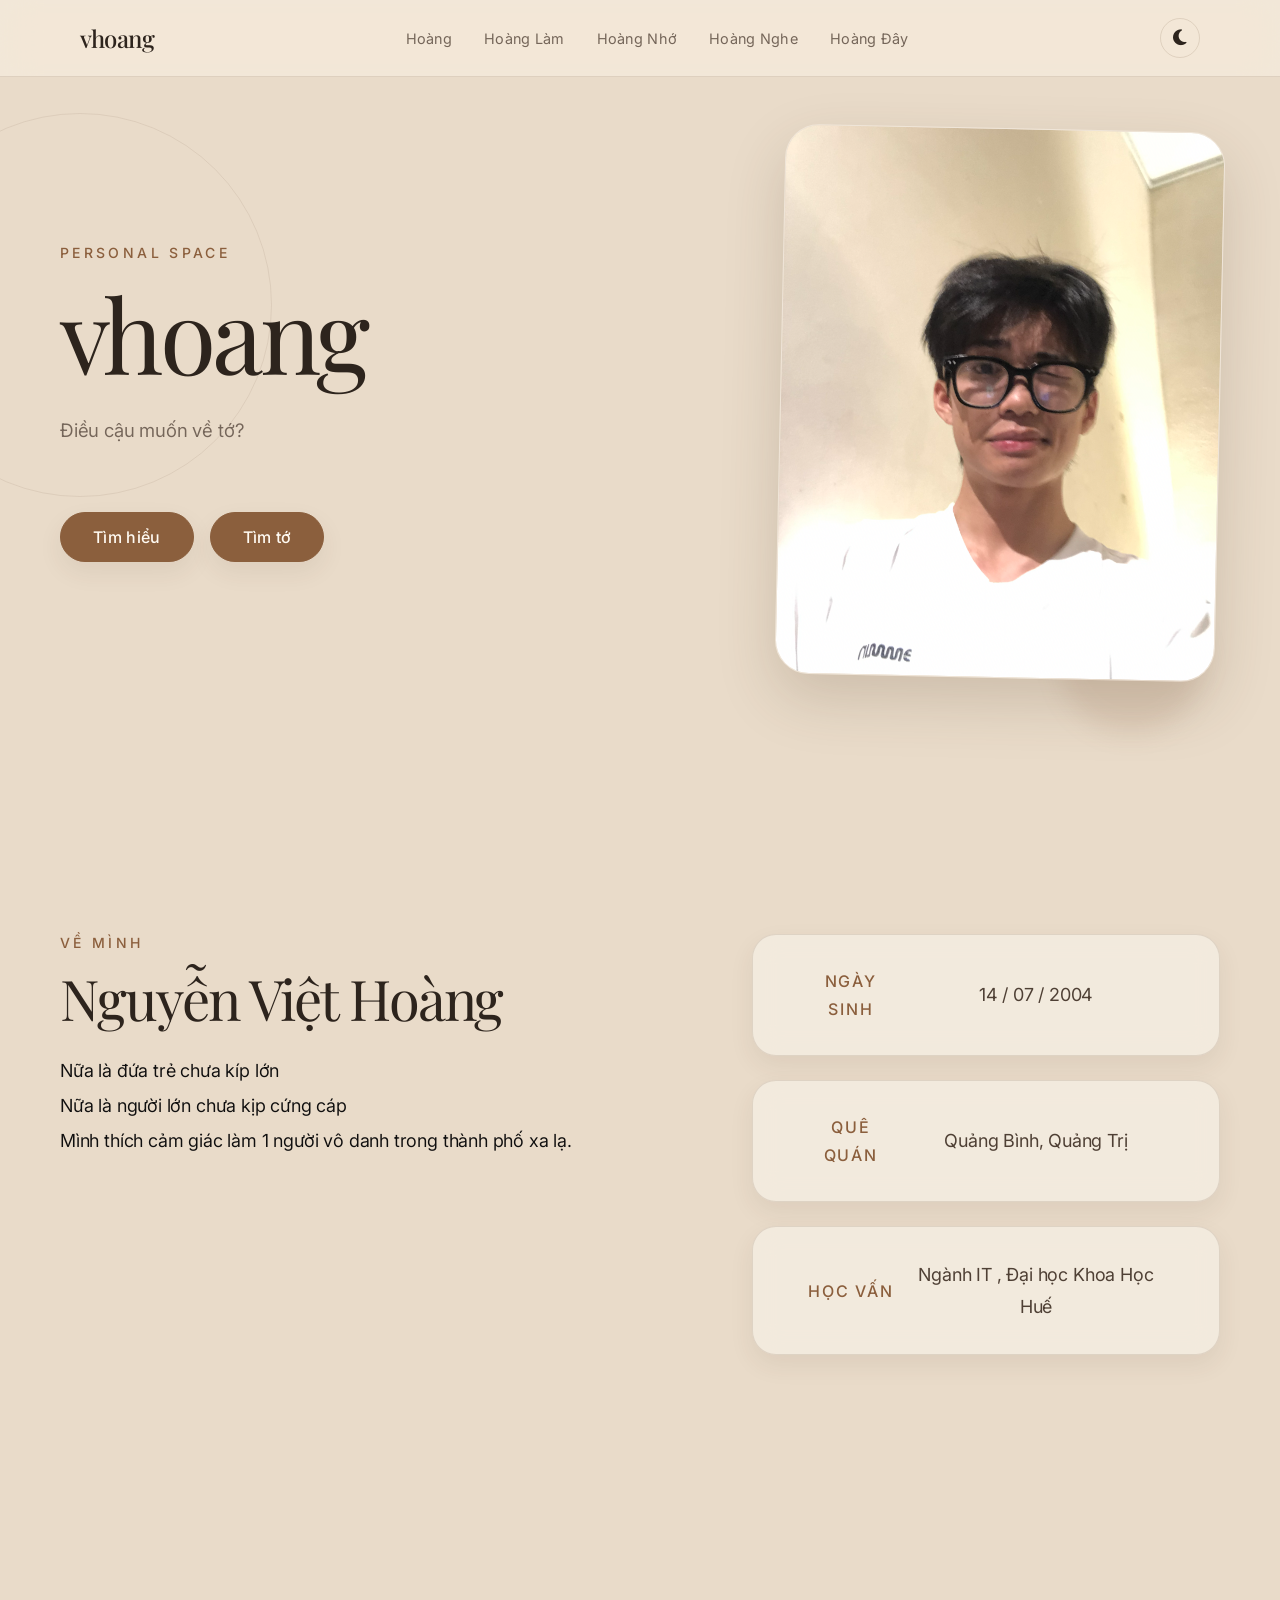
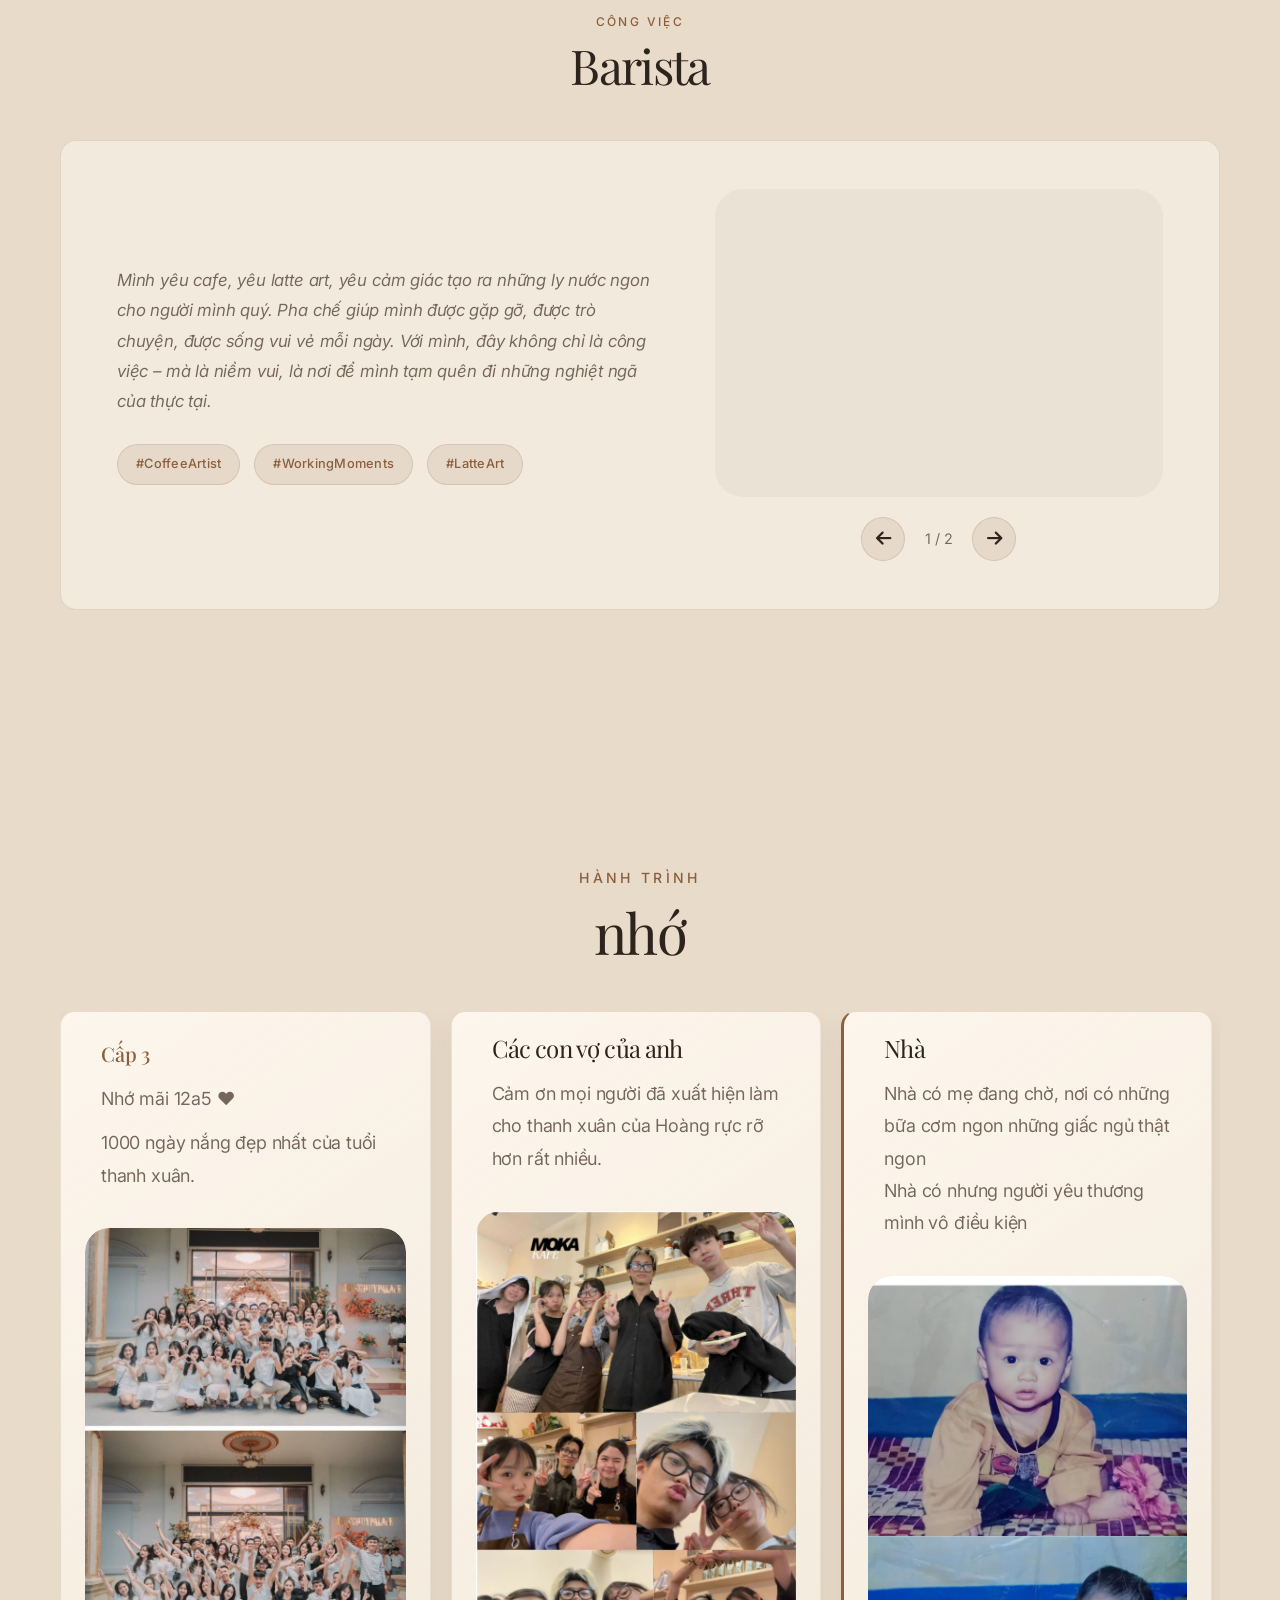
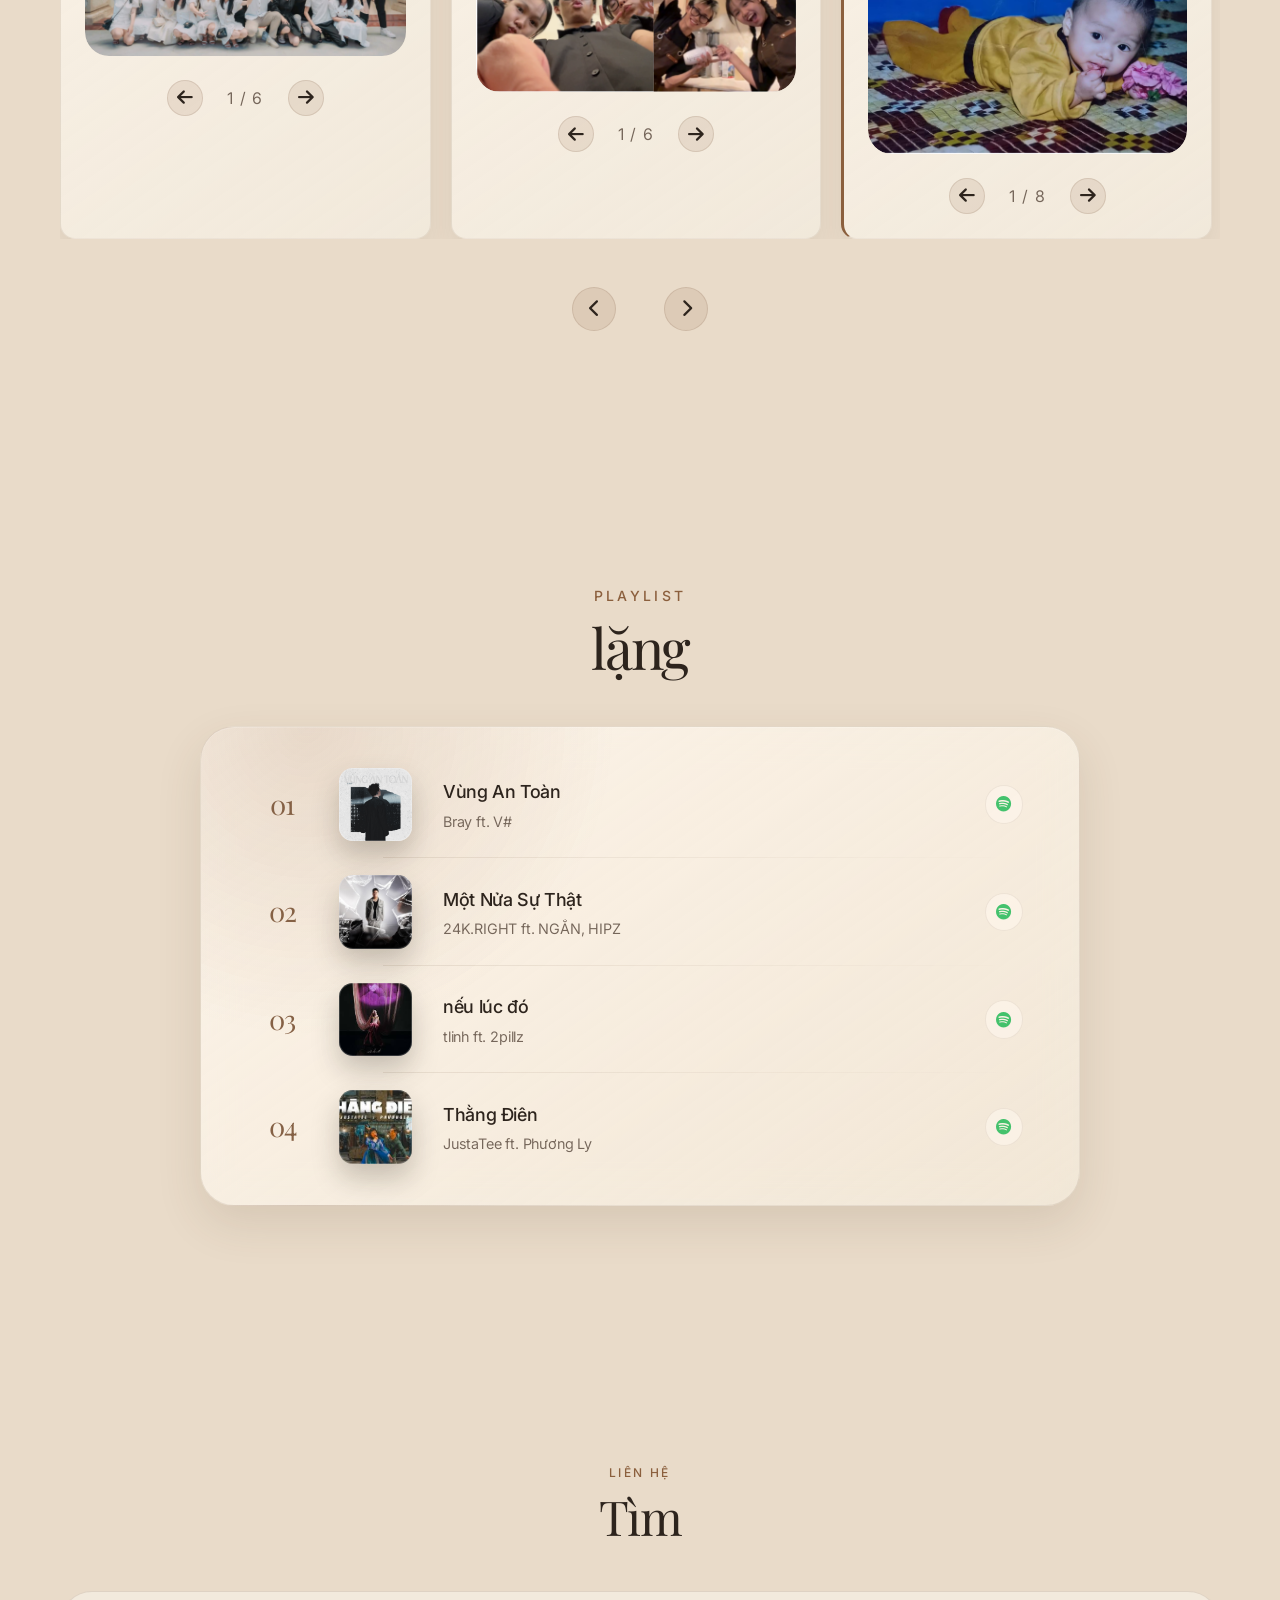
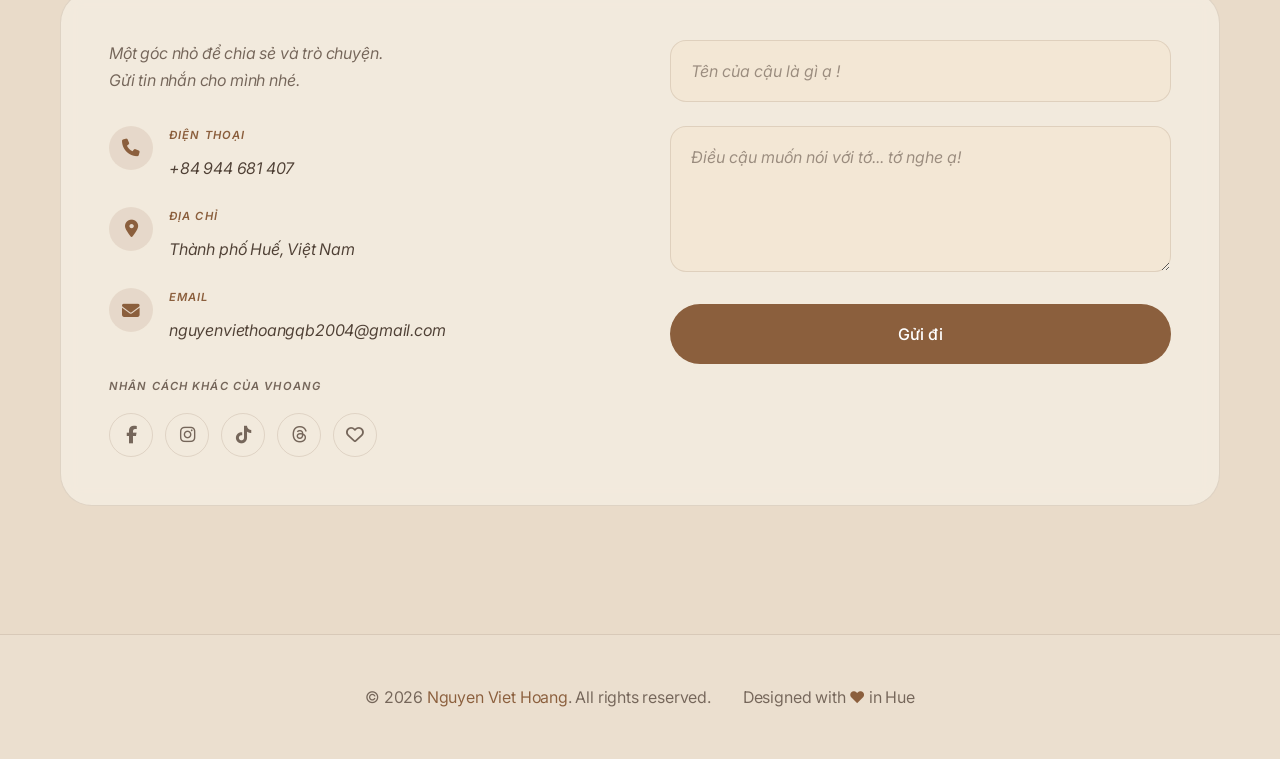
==== commit 25bf43ec: "update css" ====
--- a/index.html
+++ b/index.html
@@ -227,9 +227,7 @@
                                 <figure class="timeline__slide">
                                     <img class="timeline__img" src="assets/image/cap3/755ca39f319833340ad1be898f95e7b9_5.jpeg" alt="Kỷ niệm cấp 3" loading="lazy">
                                 </figure>
-                                <figure class="timeline__slide">
-                                    <img class="timeline__img" src="assets/image/cap3/91b165c011fe3cdba870f9f4641427da_7.jpeg" alt="Kỷ niệm cấp 3" loading="lazy">
-                                </figure>
+                                
                                 <figure class="timeline__slide">
                                     <img class="timeline__img" src="assets/image/cap3/bb2ea49c9ec66a632dcaea64b85b20b1_8.jpeg" alt="Kỷ niệm cấp 3" loading="lazy">
                                 </figure>
@@ -294,8 +292,10 @@
                 <!-- Milestone 3 - Gia đình -->
                 <article class="timeline__milestone" data-memory-milestone>
                     <div class="timeline__copy">
-                        <h3 class="timeline__milestone-title">Gia đình</h3>
-                        <p class="timeline__content">Nơi có mẹ đang chờ, nơi có những bữa cơm ngon những giấc ngủ thật ngon, nơi tư bản cũng chỉ là cái tên</p>
+                        <h3 class="timeline__milestone-title">Nhà</h3>
+                        <p class="timeline__content">Nhà có mẹ đang chờ, nơi có những bữa cơm ngon những giấc ngủ thật ngon <br>
+                            Nhà có nhưng người yêu thương mình vô điều kiện <br>
+                            </p>
                     </div>
                     <div class="timeline__gallery" data-memory-slider>
                         <div class="timeline__gallery-viewport">
@@ -313,11 +313,18 @@
                                     <img class="timeline__img" src="assets/image/giadinh/IMG_20251210_003058.jpg" alt="Gia đình" loading="lazy">
                                 </figure>
                                 <figure class="timeline__slide">
+                                    <img class="timeline__img" src="assets/image/giadinh/ChatGPT Image 15_05_49 30 thg 5, 2026.png" alt="Gia đình" loading="lazy">
+                                </figure>
+                                <figure class="timeline__slide">
+                                    <img class="timeline__img" src="assets/image/giadinh/IMG20231224081115.jpg" alt="Gia đình" loading="lazy">
+                                </figure>
+                                <figure class="timeline__slide">
                                     <img class="timeline__img" src="assets/image/giadinh/IMG_20250111_231530.jpg" alt="Gia đình" loading="lazy">
                                 </figure>
                                 <figure class="timeline__slide">
                                     <img class="timeline__img" src="assets/image/giadinh/4645657b-0aa3-439e-b932-7083a210def0.jpg" alt="Gia đình" loading="lazy">
                                 </figure>
+                                
                             </div>
                         </div>
                         <div class="timeline__gallery-controls">
@@ -463,7 +470,7 @@
             <!-- PHẦN FORM BÊN PHẢI -->
             <form id="contactForm" class="contact__form" action="https://formspree.io/f/xwvzbddb" method="POST">
                 <input type="text" class="contact__input" name="name" placeholder="Tên của cậu là gì ạ !" required>
-                <input type="email" class="contact__input" name="email" placeholder="Email của cậu (nếu muốn tớ reply)">
+                <!-- <input type="email" class="contact__input" name="email" placeholder="Email của cậu (nếu muốn tớ reply)"> -->
                 <textarea class="contact__textarea" name="message" rows="4" placeholder="Điều cậu muốn nói với tớ... tớ nghe ạ!" required></textarea>
                 <button type="submit" id="sendBtn" class="contact__submit">
                     <span id="btnText">Gửi đi</span>
--- a/css/sections/hero.css
+++ b/css/sections/hero.css
@@ -10,7 +10,9 @@
     padding-top: var(--nav-height);
     overflow: hidden;
 }
-
+.hero {
+    padding-bottom: 20px;  /* Giảm khoảng cách dưới hero */
+}
 /* Cinematic background elements */
 .hero::before {
     content: '';
--- a/css/sections/about.css
+++ b/css/sections/about.css
@@ -54,6 +54,7 @@
     box-shadow: var(--shadow-sm);
     backdrop-filter: blur(14px);
     transition: transform var(--transition), box-shadow var(--transition);
+    text-align: center;
 }
 
 .about__info-cell:hover {
@@ -78,6 +79,10 @@
     font-weight: 400;
     text-align: center;
 }
+[data-theme="dark"] .about__info-cell {
+    background: #2a1e17;
+}
+
 
 /* Responsive */
 @media (max-width: 900px) {
--- a/css/sections/lifestyle.css
+++ b/css/sections/lifestyle.css
@@ -5,9 +5,12 @@
 .lifestyle__container {
     max-width: 1600px;  /* Tăng từ 1100px lên 1400px */
     margin-inline: auto;
-    padding-inline: 60px;  /* Tăng padding 2 bên */
-}
-
+    padding-inline: 80px;  /* Tăng padding 2 bên */
+}
+.lifestyle {
+    padding-top: 20px;
+    padding-bottom: 20px;
+}
 /* Header */
 .lifestyle__header {
     text-align: center;
@@ -39,7 +42,7 @@
     align-items: center;
     gap: 60px;  /* Tăng khoảng cách giữa chữ và ảnh */
     background: var(--surface);
-    border-radius: 32px;
+    border-radius: 16px;
     padding: 48px 56px;  /* Tăng padding trong khung */
     border: 1px solid var(--card-border);
     backdrop-filter: blur(10px);
@@ -106,9 +109,10 @@
 .lifestyle__video,
 .lifestyle__img {
     width: 100%;
-    aspect-ratio: 16 / 10;  /* Hơi rộng hơn một chút */
+    aspect-ratio: 16 / 11;  /* Hơi rộng hơn một chút */
     object-fit: cover;
     display: block;
+    border-radius: 12px;  
 }
 
 /* Slider controls */
--- a/css/sections/timeline.css
+++ b/css/sections/timeline.css
@@ -1,7 +1,10 @@
 /* =============================================
    TIMELINE SECTION - 3 cột trên desktop
    ============================================= */
-
+.timeline {
+    padding-top: 20px;
+    padding-bottom: 20px;
+}
 .timeline__container {
     max-width: 1200px;
     margin-inline: auto;
@@ -42,7 +45,7 @@
 /* Track chứa các milestone - chuyển thành horizontal scroll */
 .timeline__track {
     display: flex;
-    gap: 24px;
+    gap: 20px;
     transition: transform 0.45s var(--ease);
 }
 
@@ -55,7 +58,7 @@
     gap: var(--space-md);
     margin-bottom: 0;
     padding: var(--space-md);
-    border-radius: var(--radius-lg);
+    border-radius: 15px;
     background: linear-gradient(145deg, color-mix(in srgb, var(--surface-strong) 92%, transparent), color-mix(in srgb, var(--surface) 88%, transparent));
     border: 1px solid color-mix(in srgb, var(--card-border) 72%, transparent);
     box-shadow: var(--shadow-sm);
--- a/css/sections/music.css
+++ b/css/sections/music.css
@@ -2,7 +2,10 @@
    MUSIC SECTION - Premium Music Board
    Style giống với Timeline section
    ============================================= */
-
+.music {
+    padding-top: 20px;
+    padding-bottom: 20px;
+}
 .music__container {
     max-width: 880px;
     margin-inline: auto;
--- a/css/sections/contact.css
+++ b/css/sections/contact.css
@@ -16,7 +16,10 @@
     margin-inline: auto;
     padding-inline: 20px;
 }
-
+.contact {
+    padding-top: 20px;
+    padding-bottom: 20px;
+}
 /* Header */
 .contact__header {
     text-align: center;
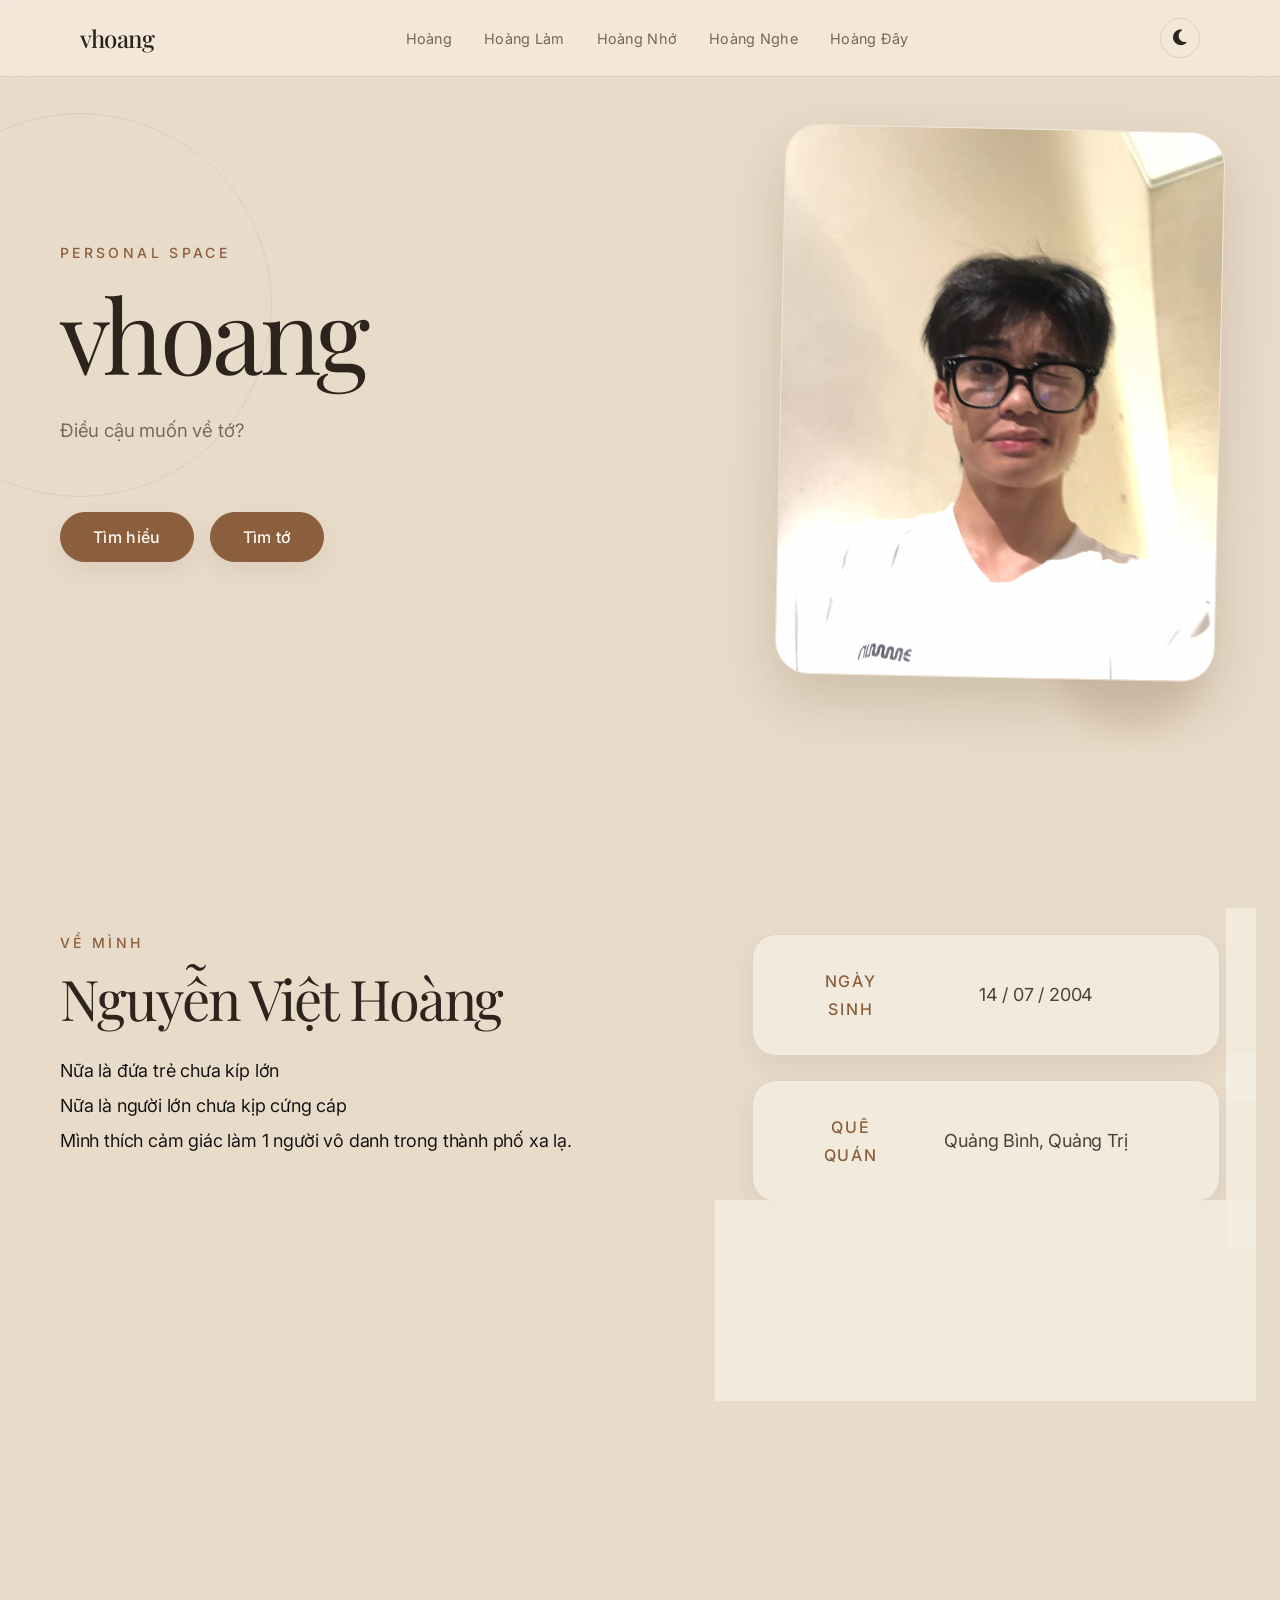
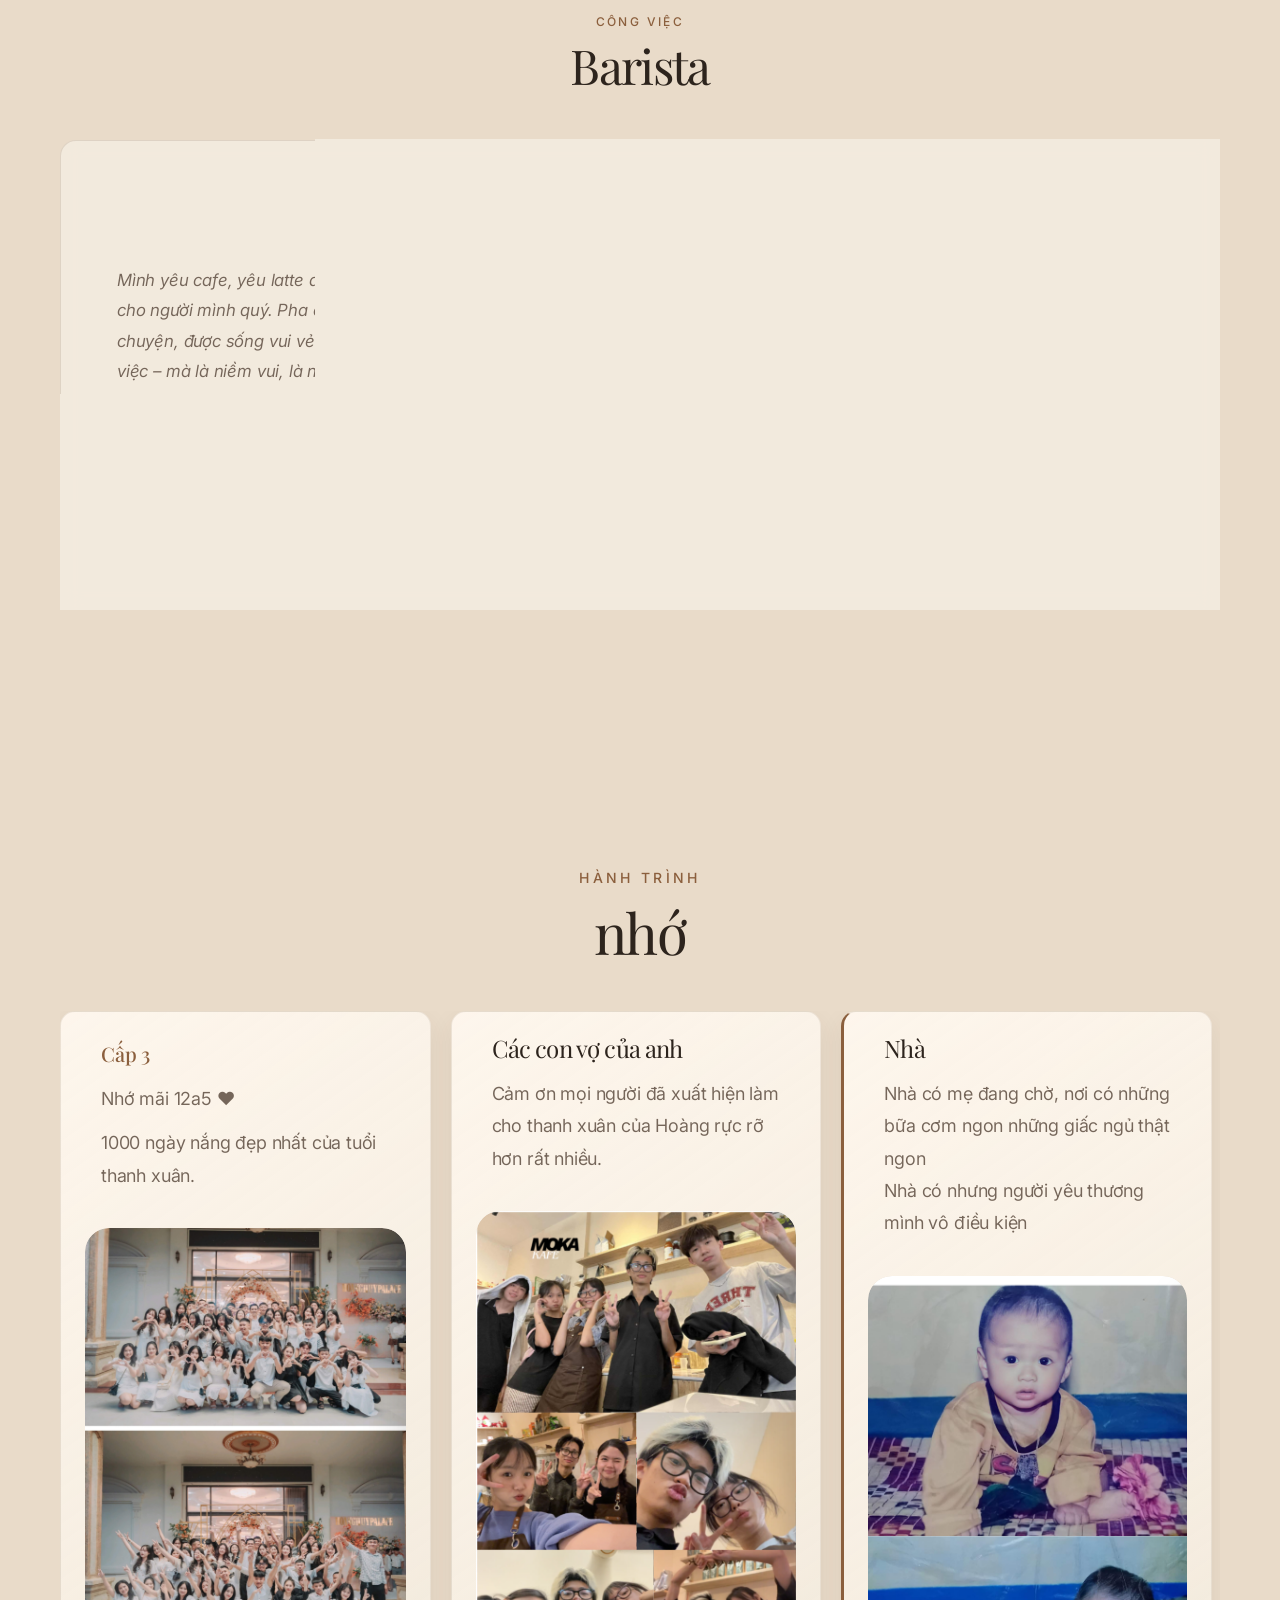
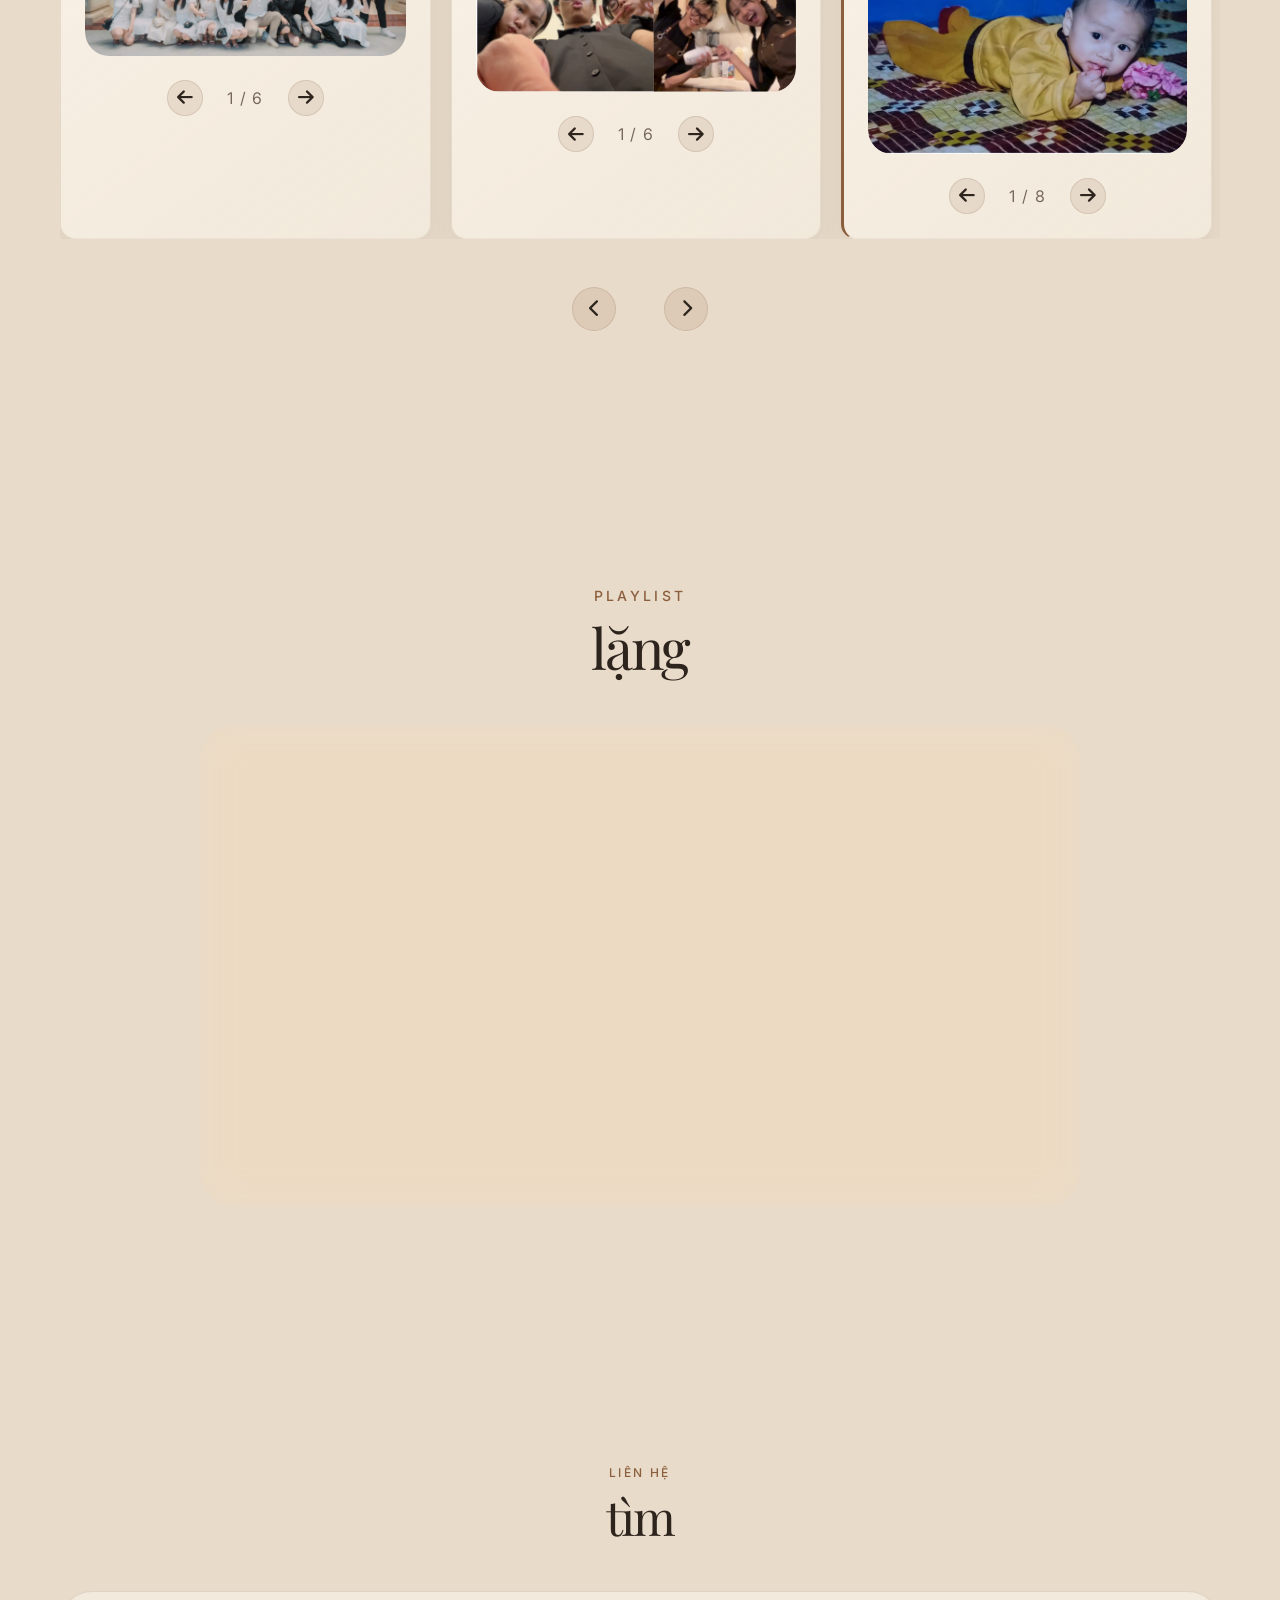
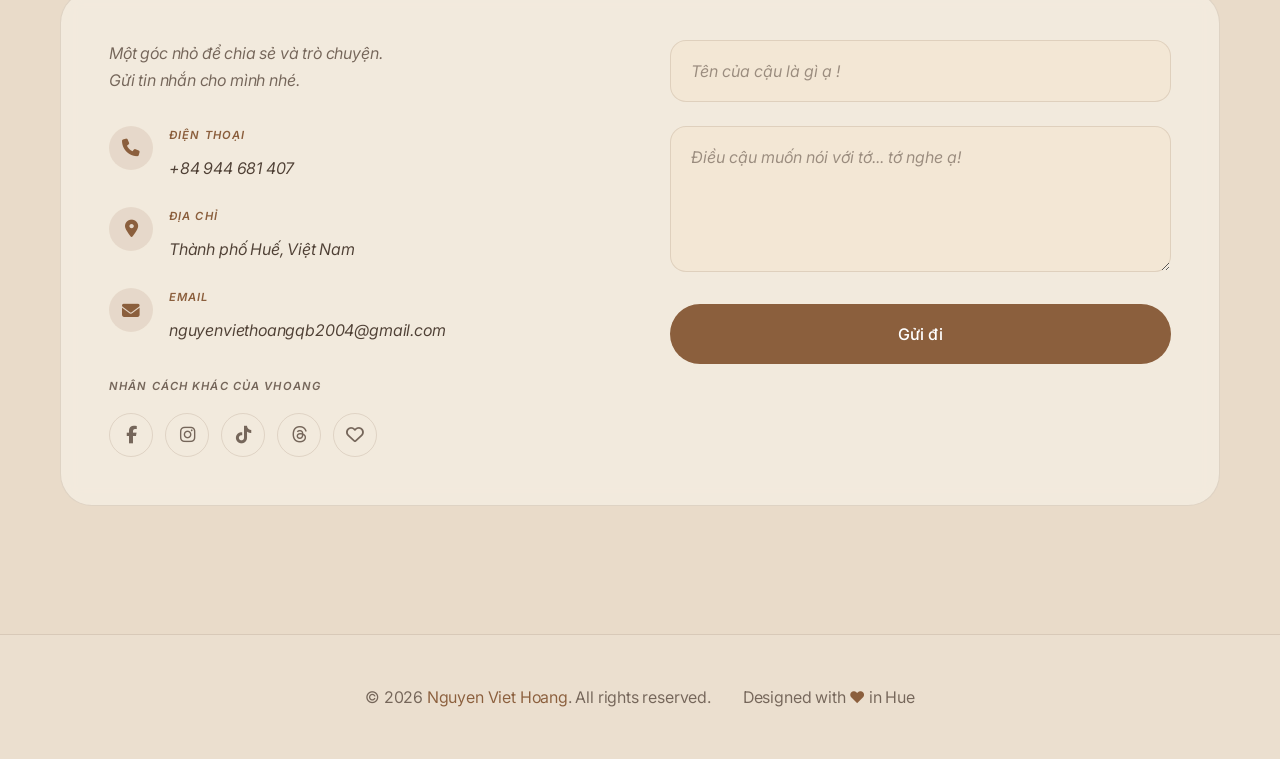
==== commit 9e6f83b3: "update" ====
--- a/index.html
+++ b/index.html
@@ -410,7 +410,7 @@
     <div class="contact__container container">
         <div class="contact__header">
             <span class="contact__eyebrow">LIÊN HỆ</span>
-            <h2 id="contact-title" class="contact__title">Tìm</h2>
+            <h2 id="contact-title" class="contact__title">tìm</h2>
         </div>
 
         <div class="contact__layout">
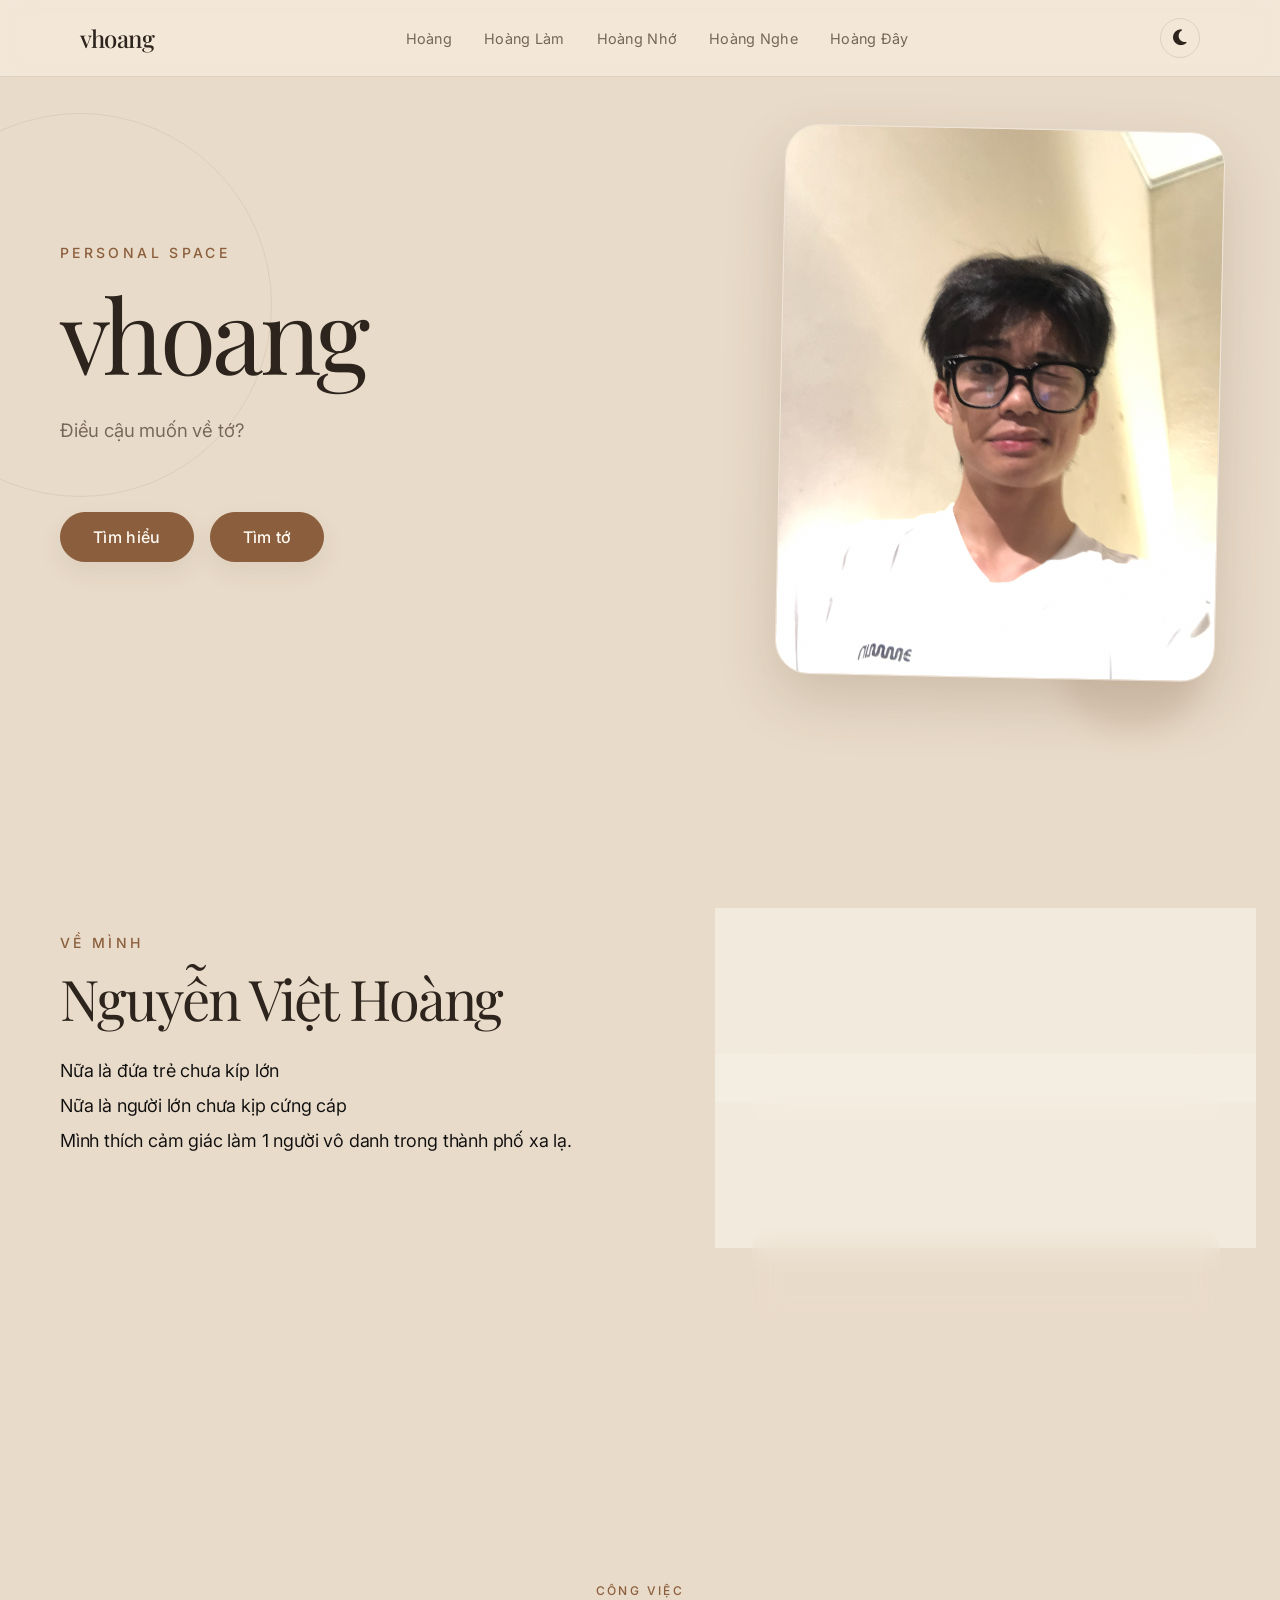
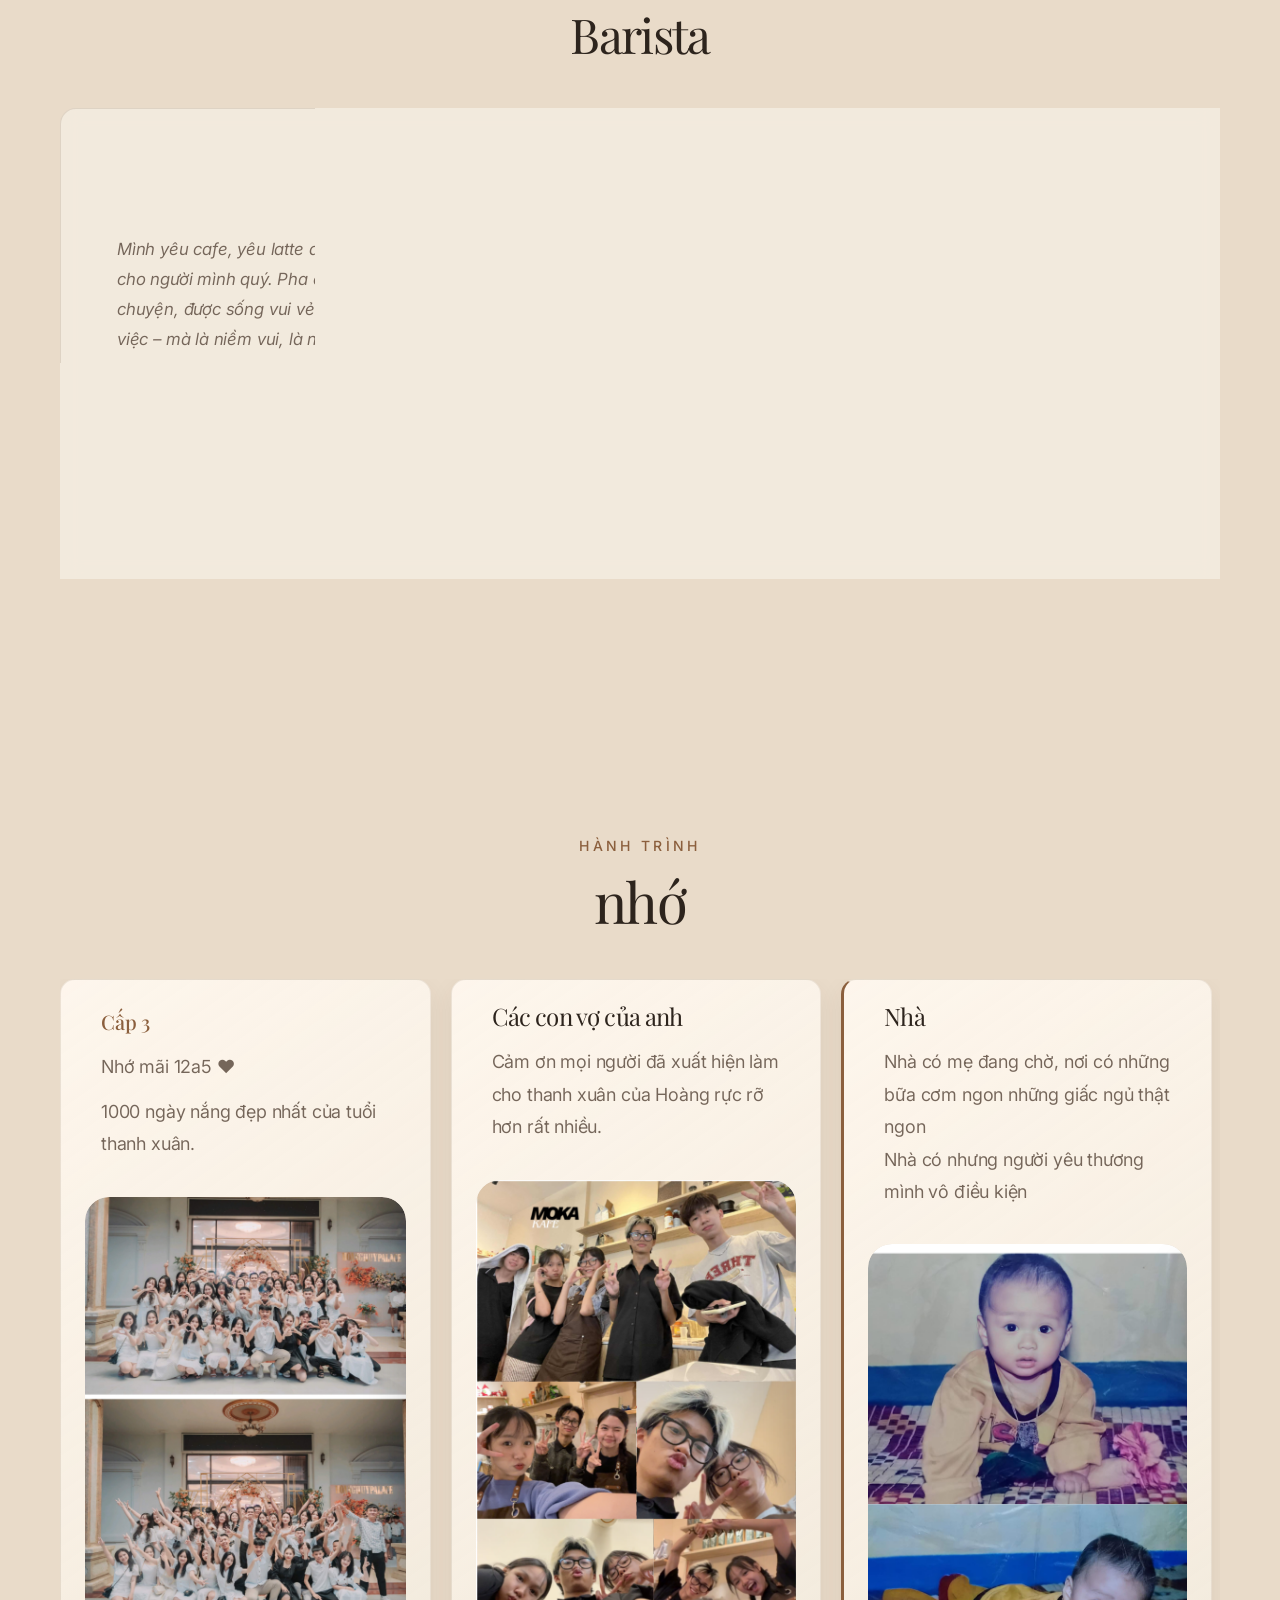
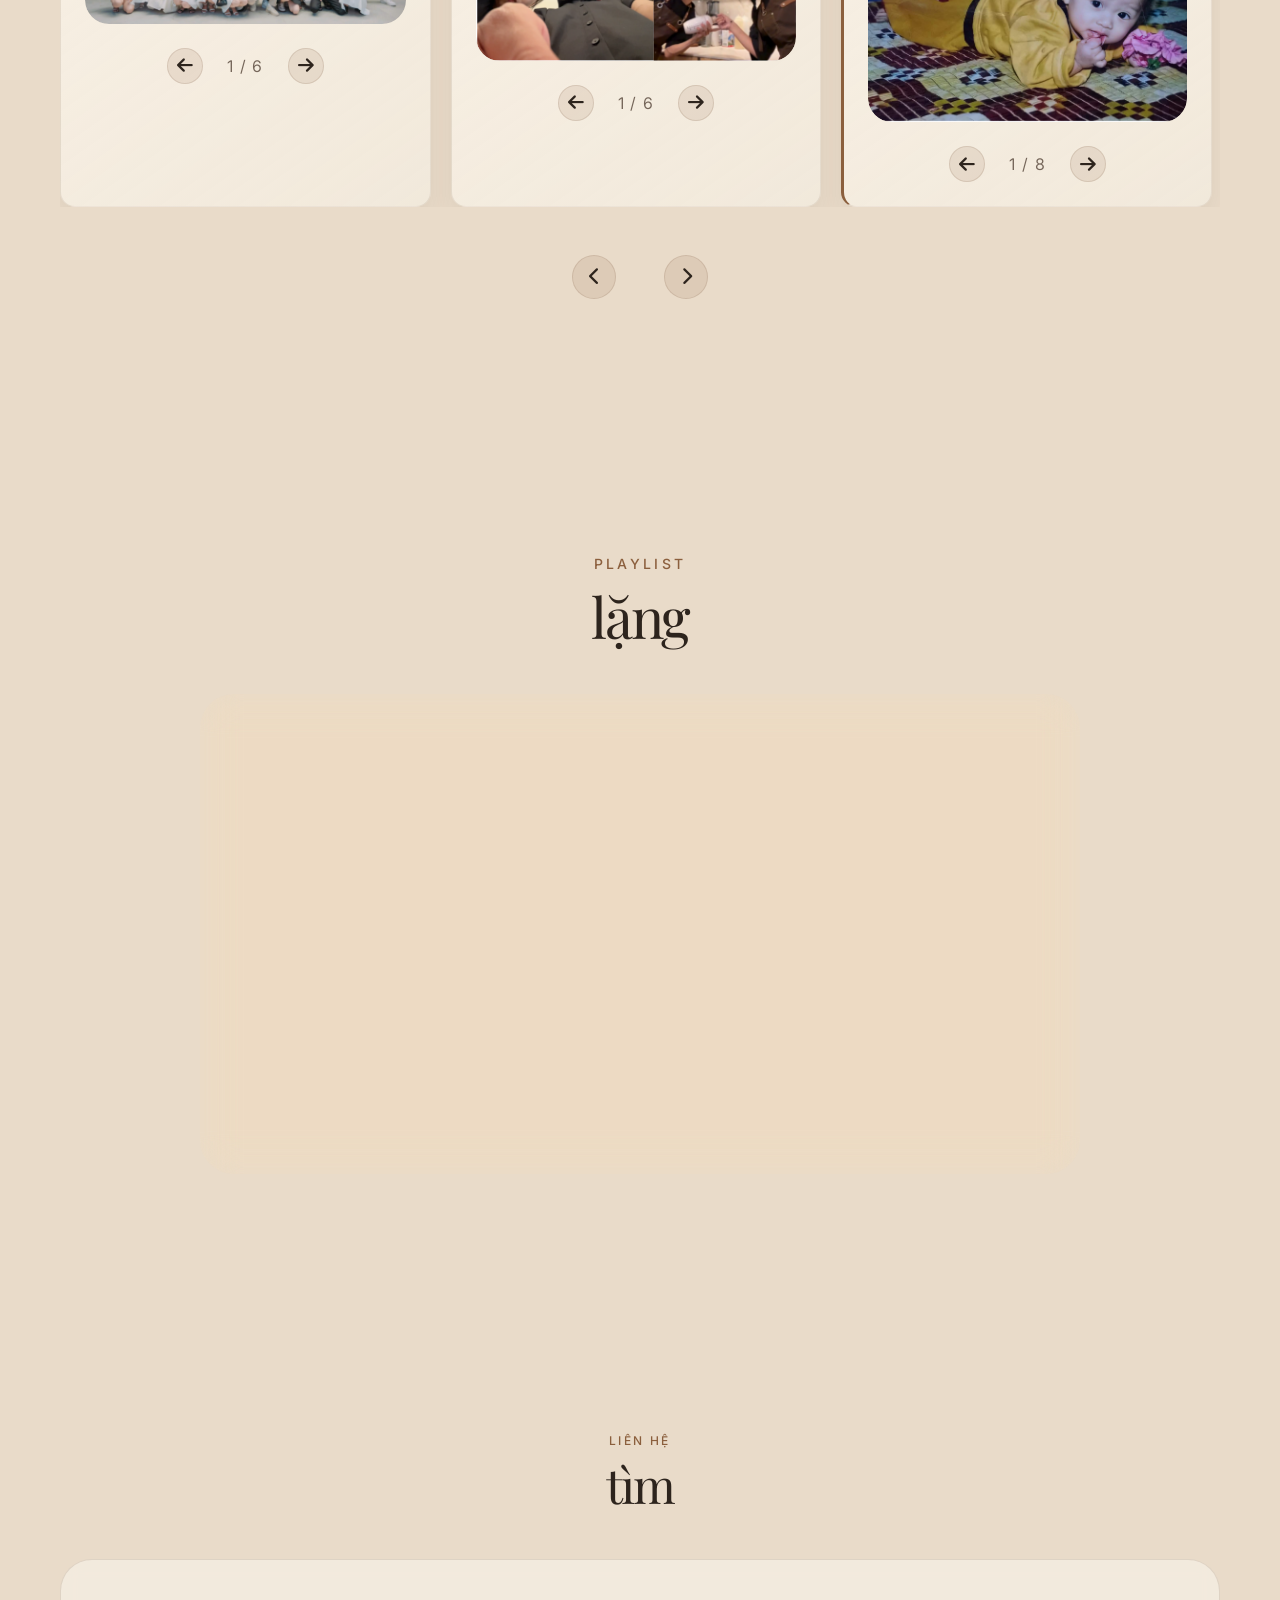
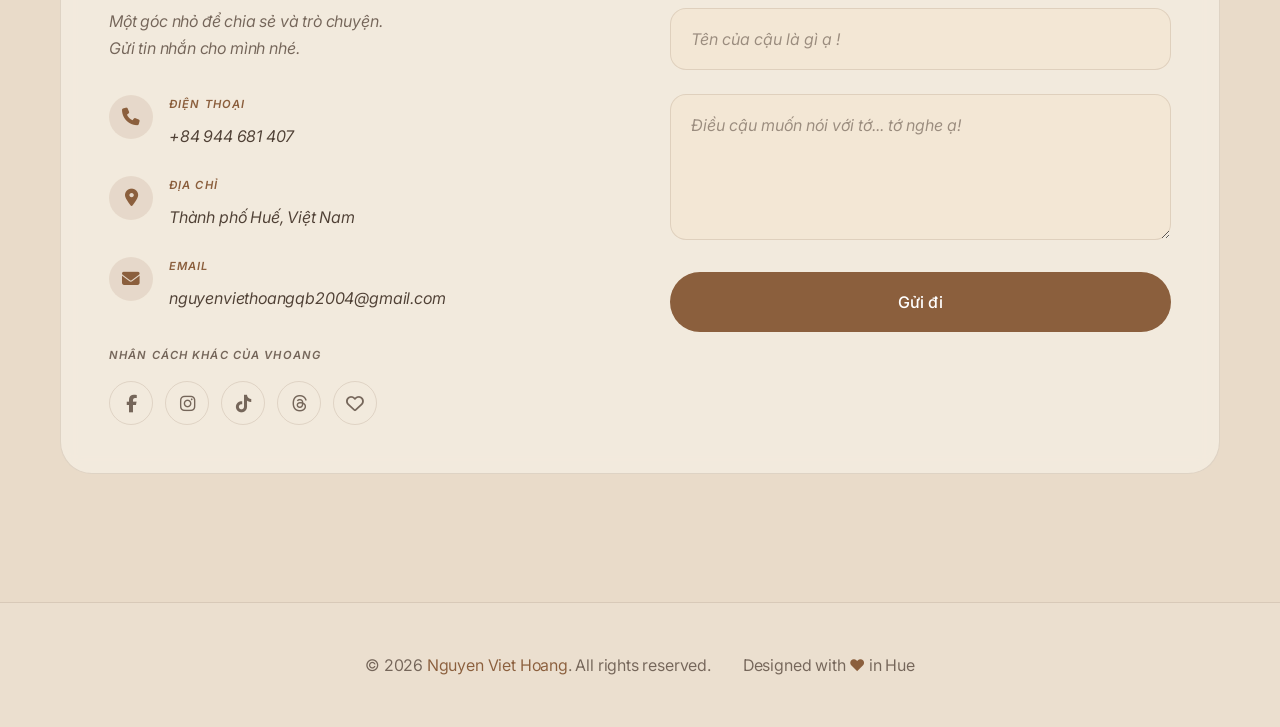
==== commit 7642de57: "update" ====
--- a/index.html
+++ b/index.html
@@ -132,7 +132,7 @@
                     </div>
                     <div class="about__info-cell">
                         <dt class="about__info-key">Học vấn</dt>
-                        <dd class="about__info-val">Ngành IT , Đại học Khoa Học Huế</dd>
+                        <dd class="about__info-val">IT , Đại học Khoa Học Huế</dd>
                     </div>
                 </dl>
             </div>
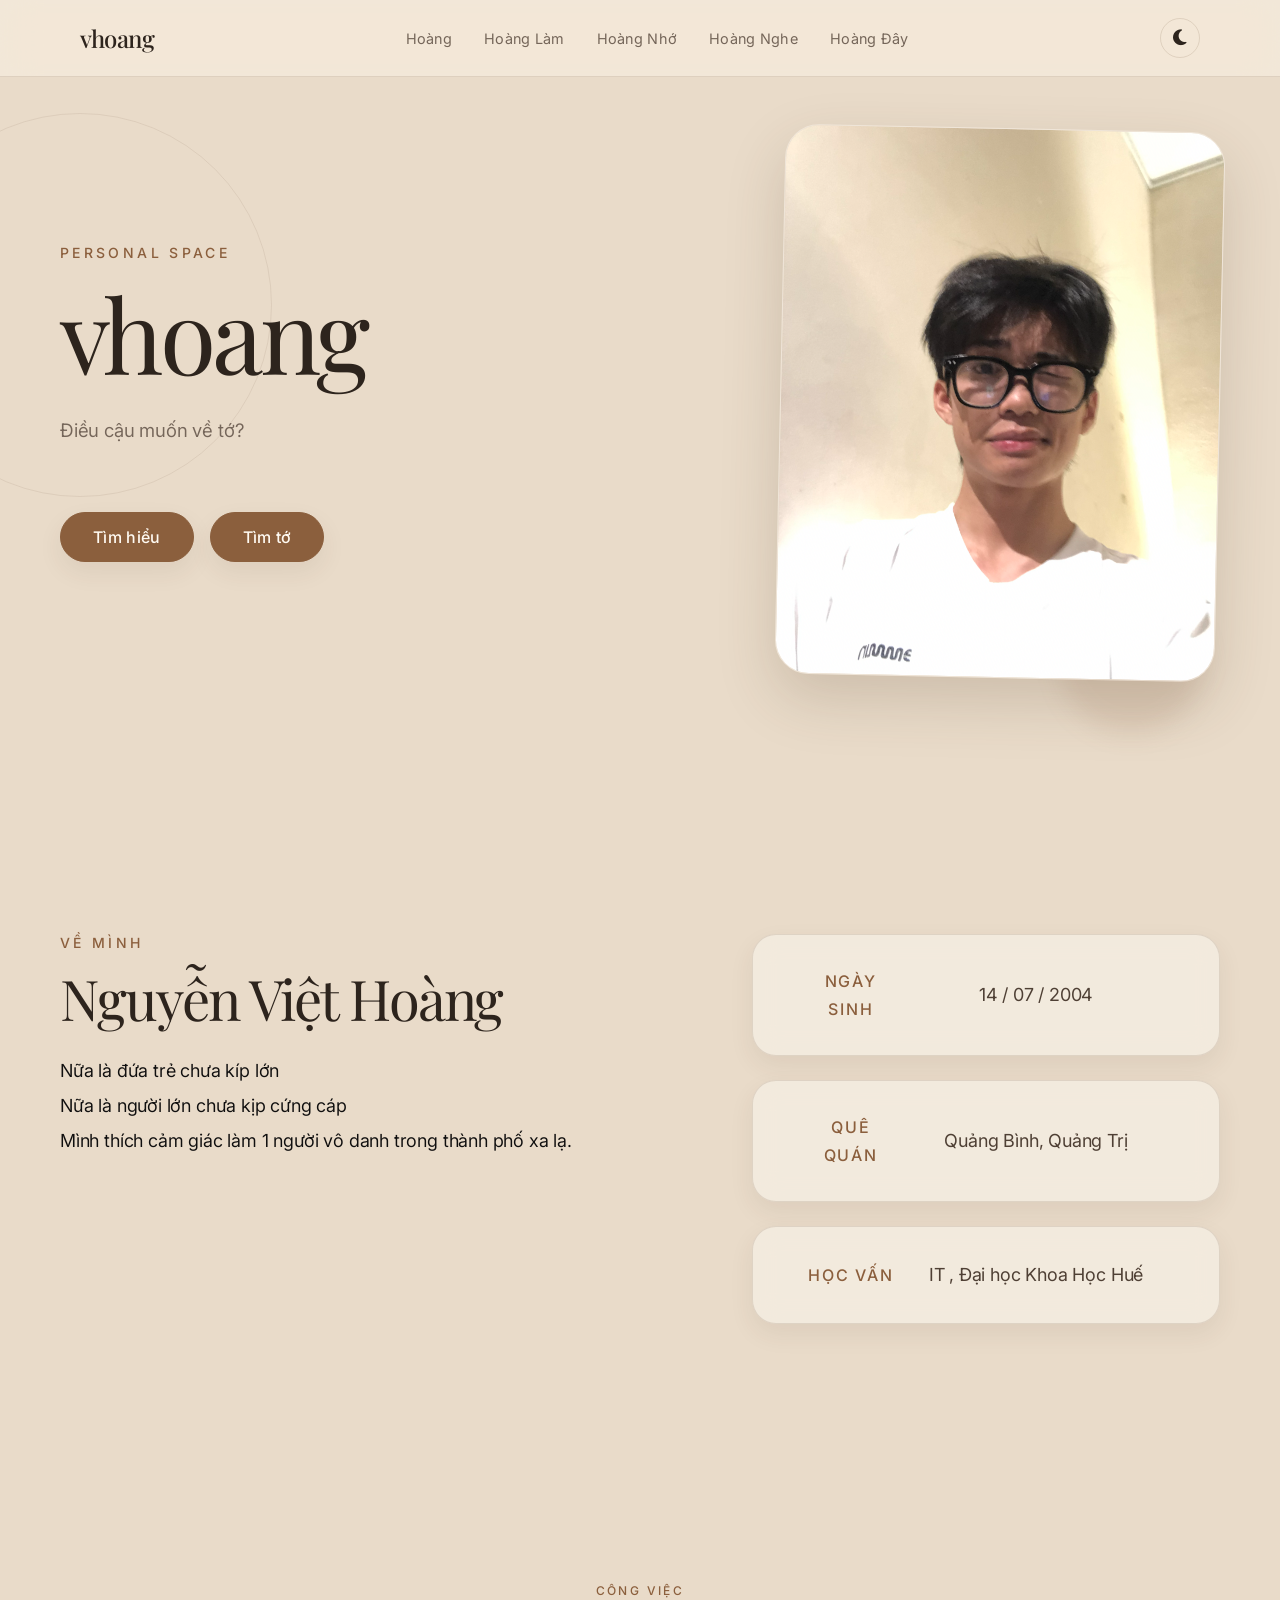
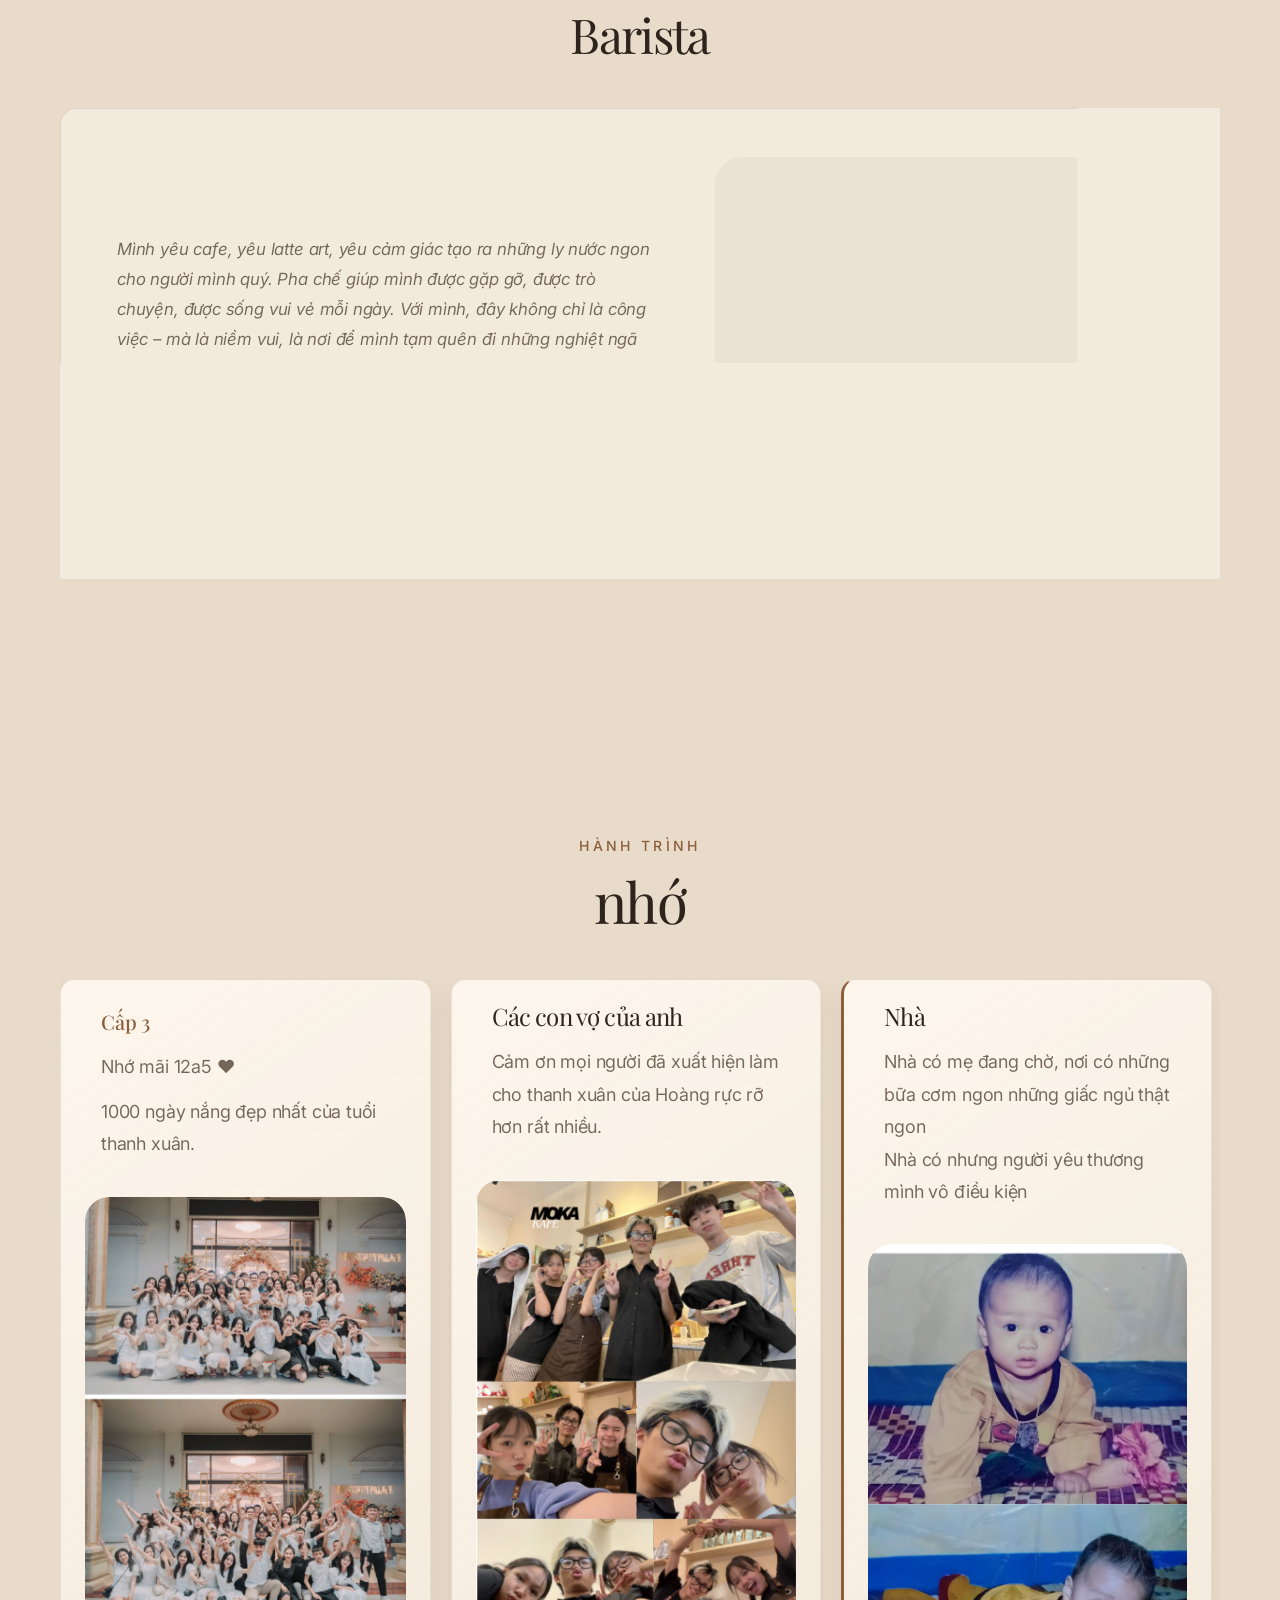
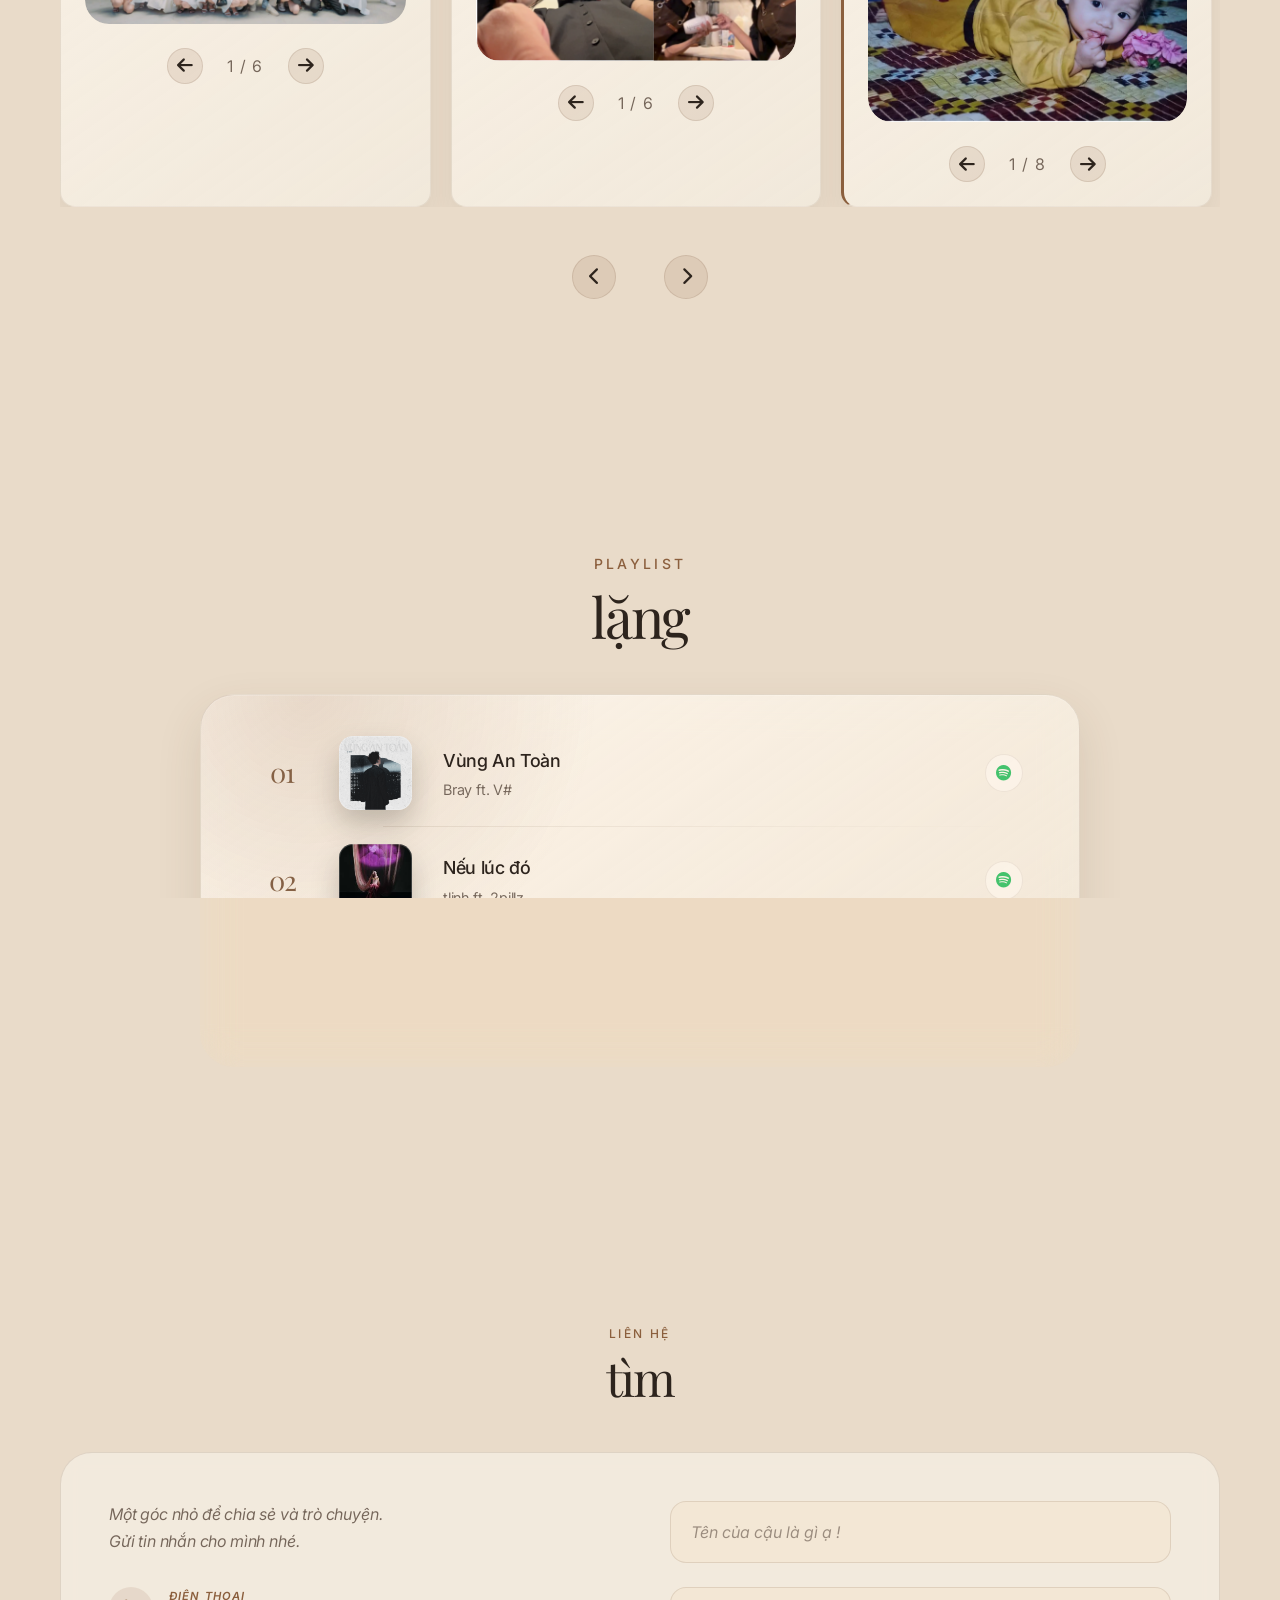
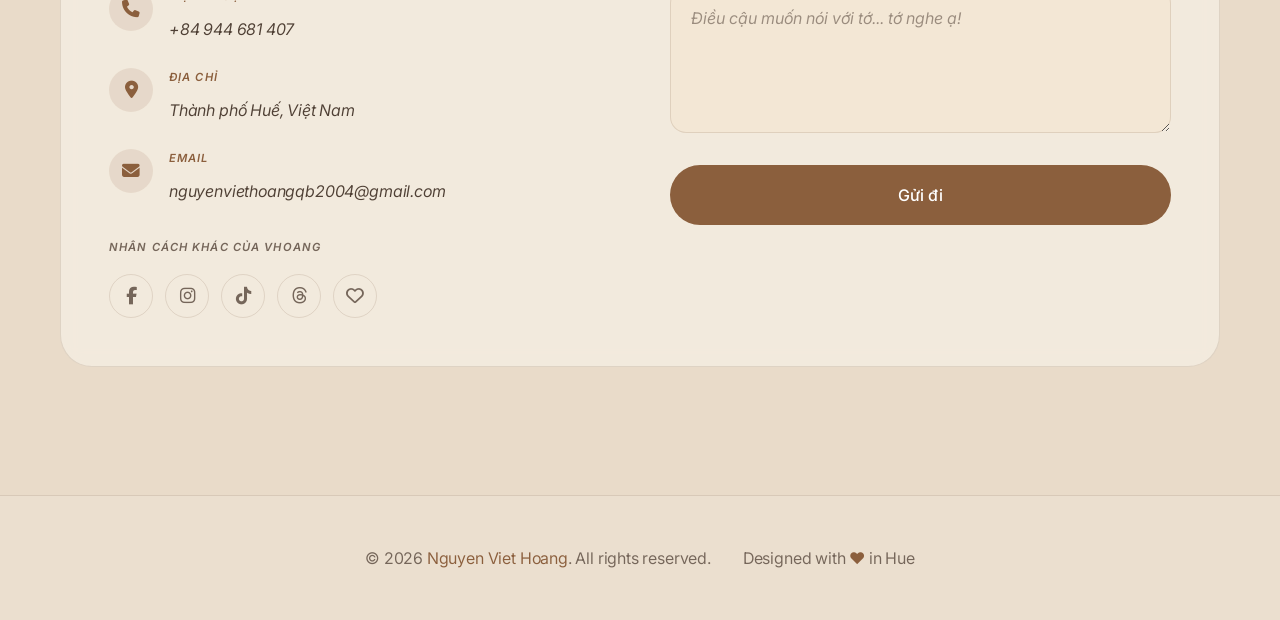
==== commit 220ea13e: "update" ====
--- a/index.html
+++ b/index.html
@@ -373,30 +373,23 @@
                         </span>
                         <span class="music__track-action" aria-hidden="true"><i class="fa-brands fa-spotify"></i></span>
                     </a>
-                    <a href="https://open.spotify.com/track/0pavLg3wbL6PVXAgXoWv4S?si=371f370760b94c67" target="_blank" rel="noopener noreferrer" class="music__track">
+                  
+                    <a href="https://open.spotify.com/track/1pJb4HdgfTEv6yCccao1Qp?si=bcd017c78e664fee" target="_blank" rel="noopener noreferrer" class="music__track">
                         <span class="music__track-rank" aria-hidden="true">02</span>
-                        <span class="music__track-cover" style="background-image: url('assets/motnuasuthat.jpg');" role="img" aria-label="Bìa bài hát Một Nửa Sự Thật"></span>
-                        <span class="music__track-info">
-                            <span class="music__track-title">Một Nửa Sự Thật</span>
-                            <span class="music__track-artist">24K.RIGHT ft. NGẮN, HIPZ</span>
-                        </span>
-                        <span class="music__track-action" aria-hidden="true"><i class="fa-brands fa-spotify"></i></span>
-                    </a>
-                    <a href="https://open.spotify.com/track/1pJb4HdgfTEv6yCccao1Qp?si=bcd017c78e664fee" target="_blank" rel="noopener noreferrer" class="music__track">
-                        <span class="music__track-rank" aria-hidden="true">03</span>
                         <span class="music__track-cover" style="background-image: url('assets/neulucdo.jpg');" role="img" aria-label="Bìa bài hát nếu lúc đó"></span>
                         <span class="music__track-info">
-                            <span class="music__track-title">nếu lúc đó</span>
+                            <span class="music__track-title">Nếu lúc đó</span>
                             <span class="music__track-artist">tlinh ft. 2pillz</span>
                         </span>
                         <span class="music__track-action" aria-hidden="true"><i class="fa-brands fa-spotify"></i></span>
                     </a>
-                    <a href="https://open.spotify.com/track/27Z9T0mSWHYWSj9SNOGvyt?si=515872c6eb994c84" target="_blank" rel="noopener noreferrer" class="music__track">
-                        <span class="music__track-rank" aria-hidden="true">04</span>
-                        <span class="music__track-cover" style="background-image: url('assets/thangdien.jpg');" role="img" aria-label="Bìa bài hát Thằng Điên"></span>
+                   
+                     <a href="https://open.spotify.com/track/6ELX356o21U28T73ZxruUj?si=9706e1f4f1d744e6" target="_blank" rel="noopener noreferrer" class="music__track">
+                        <span class="music__track-rank" aria-hidden="true">03</span>
+                        <span class="music__track-cover" style="background-image: url('assets/TimEm.png') ; " role="img" aria-label="Bìa bài hát Thằng Điên"></span>
                         <span class="music__track-info">
-                            <span class="music__track-title">Thằng Điên</span>
-                            <span class="music__track-artist">JustaTee ft. Phương Ly</span>
+                            <span class="music__track-title">Tìm Em</span>
+                            <span class="music__track-artist">Hngle ft. Bảo Anh</span>
                         </span>
                         <span class="music__track-action" aria-hidden="true"><i class="fa-brands fa-spotify"></i></span>
                     </a>
@@ -404,7 +397,7 @@
             </div>
         </section>
 
-<!-- ===== CONTACT SECTION ===== -->
+
 <!-- ===== CONTACT SECTION ===== -->
 <section id="contact" class="contact section" aria-labelledby="contact-title">
     <div class="contact__container container">
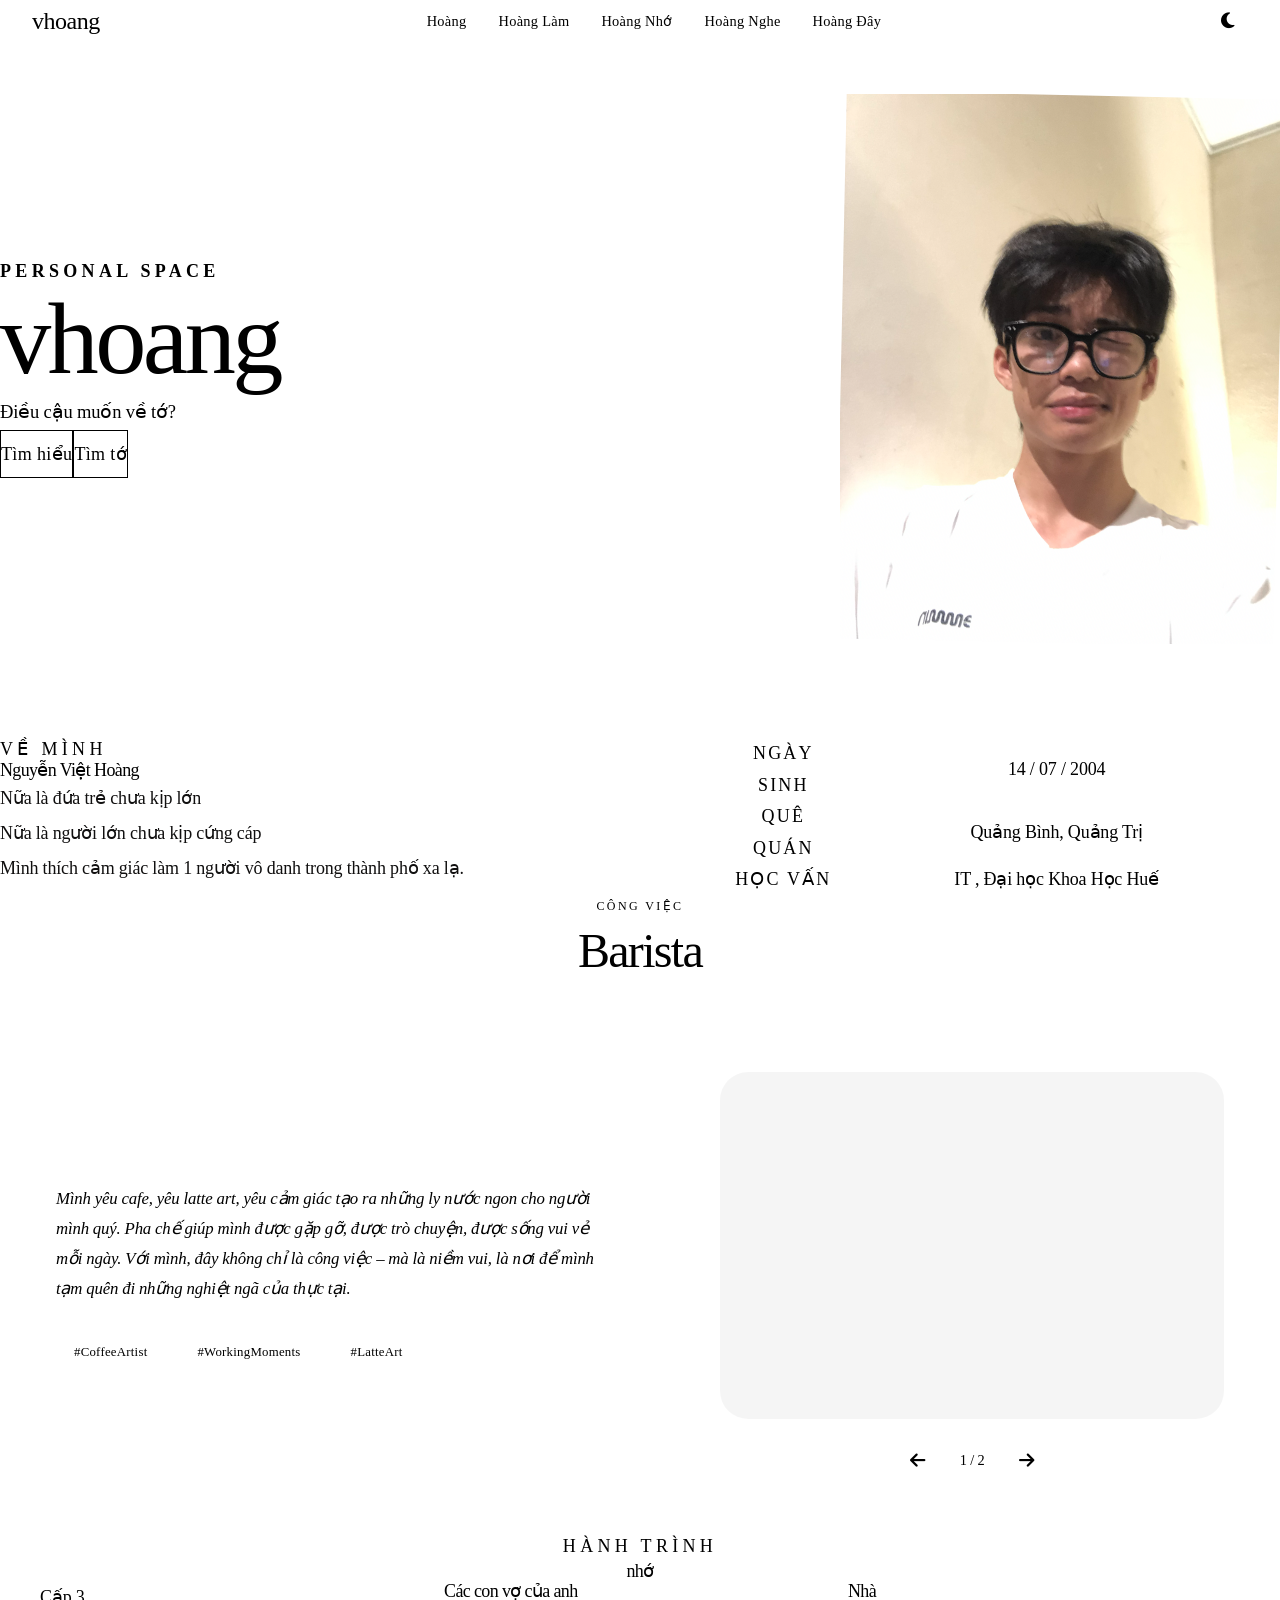
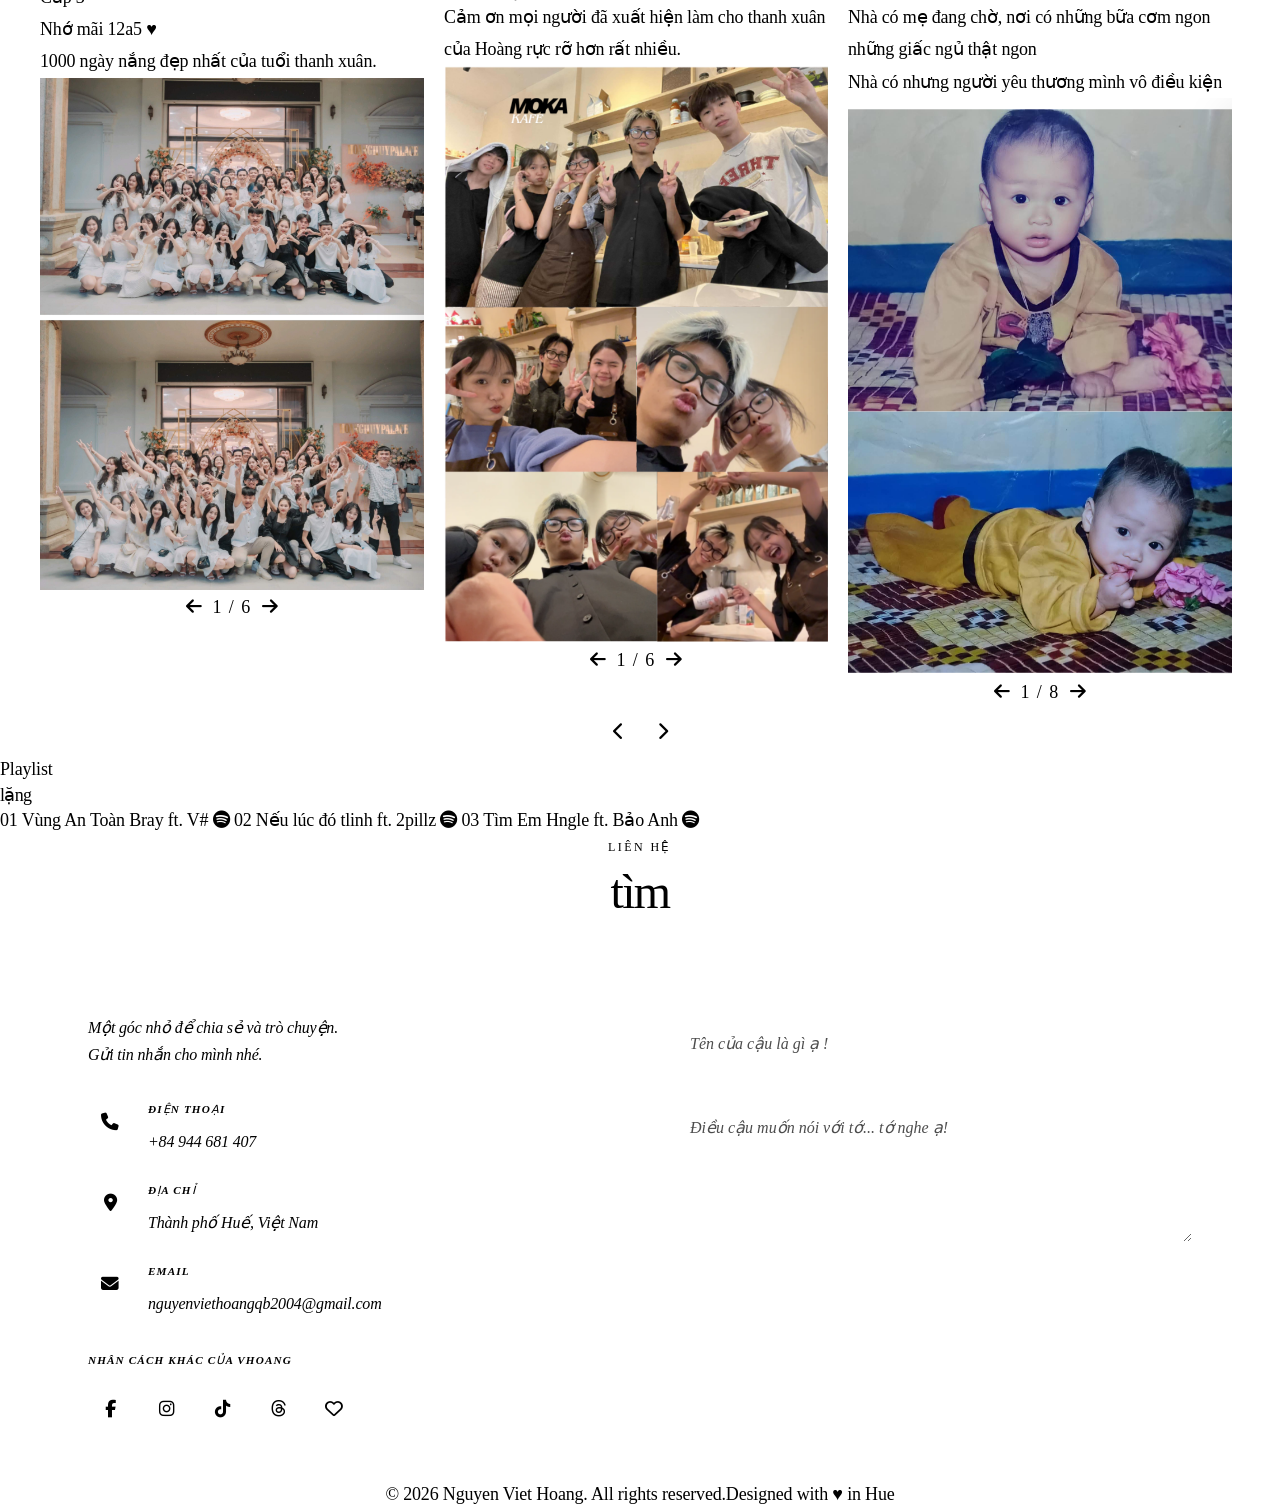
==== commit 5273d9fa: "update" ====
--- a/index.html
+++ b/index.html
@@ -9,15 +9,15 @@
     <!-- Preconnect & Preload -->
     <link rel="preconnect" href="https://fonts.googleapis.com">
     <link rel="preconnect" href="https://fonts.gstatic.com" crossorigin>
-    <link rel="preload" as="style" href="https://fonts.googleapis.com/css2?family=Inter:wght@300;400;500&family=Playfair+Display:ital,wght@0,400;0,500;1,400&display=swap">
-    <link rel="preload" as="style" href="https://cdnjs.cloudflare.com/ajax/libs/font-awesome/6.7.2/css/all.min.css">
+    <link rel="preconnect" href="https://cdnjs.cloudflare.com" crossorigin>
+    <link rel="preload" as="style" href="https://fonts.googleapis.com/css2?family=Inter:wght@300;400;500;600&family=Playfair+Display:ital,wght@0,400;0,500;1,400&display=swap">
+    <link rel="preload" as="image" href="assets/Anh1.png" fetchpriority="high">
 
     <!-- Fonts & Icons -->
-    <link href="https://fonts.googleapis.com/css2?family=Inter:wght@300;400;500&family=Playfair+Display:ital,wght@0,400;0,500;1,400&display=swap" rel="stylesheet">
-    <link rel="stylesheet" href="https://cdnjs.cloudflare.com/ajax/libs/font-awesome/6.7.2/css/all.min.css">
+    <link href="https://fonts.googleapis.com/css2?family=Inter:wght@300;400;500;600&family=Playfair+Display:ital,wght@0,400;0,500;1,400&display=swap" rel="stylesheet">
+    <link rel="stylesheet" href="https://cdnjs.cloudflare.com/ajax/libs/font-awesome/6.7.2/css/all.min.css" integrity="sha512-Evv84Mr4kqVGRNSgIGL/F/aIDqQb7xQ2vcrdIwxfjThSH8CSR7PBEakCr51Ck+w+/U6swU2Im1vVX0SVk9ABhg==" crossorigin="anonymous" referrerpolicy="no-referrer">
 
     <!-- Core CSS Architecture -->
-    <!-- Core CSS Architecture - ĐÚNG THỨ TỰ -->
 <link rel="stylesheet" href="css/base/variables.css">
 <link rel="stylesheet" href="css/base/reset.css">
 <link rel="stylesheet" href="css/base/typography.css">
@@ -64,7 +64,7 @@
 <header class="site-header">
     <nav class="navbar" aria-label="Điều hướng chính">
         <div class="navbar__container">
-            <a href="#home" class="navbar__logo">vhoang</a>
+            <a href="#home" class="navbar__logo" aria-label="Về đầu trang">vhoang</a>
 
             <ul class="navbar__links" id="mobMenu">
                 <li><a href="#about" class="navbar__link">Hoàng</a></li>
@@ -75,10 +75,10 @@
             </ul>
 
             <div class="navbar__actions">
-                <button id="themeBtn" class="navbar__theme-btn" aria-label="Chuyển đổi theme">
-                    <i id="themeIcon" class="fas fa-moon"></i>
+                <button id="themeBtn" class="navbar__theme-btn" type="button" aria-label="Chuyển đổi theme" aria-pressed="false">
+                    <i id="themeIcon" class="fas fa-moon" aria-hidden="true"></i>
                 </button>
-                <button id="ham" class="navbar__hamburger" aria-label="Menu">
+                <button id="ham" class="navbar__hamburger" type="button" aria-label="Mở menu" aria-controls="mobMenu" aria-expanded="false">
                     <span class="navbar__hamburger-line"></span>
                     <span class="navbar__hamburger-line"></span>
                     <span class="navbar__hamburger-line"></span>
@@ -102,7 +102,7 @@
                     </div>
                 </div>
                 <figure class="hero__figure">
-                    <img class="hero__image" src="assets/Anh1.png" alt="Chân dung Nguyễn Việt Hoàng" width=100% height=100% fetchpriority="high">
+                    <img class="hero__image" src="assets/image/avatar/Anh1.png" alt="Chân dung Nguyễn Việt Hoàng" width="900" height="1200" fetchpriority="high" decoding="async">
                 </figure>
             </div>
         </section>
@@ -114,7 +114,7 @@
                     <span class="about__eyebrow">Về mình</span>
                     <h2 id="about-title" class="about__title">Nguyễn Việt Hoàng</h2>
                     <p class="about__desc">
-                        Nữa là đứa trẻ chưa kíp lớn<br>
+                        Nữa là đứa trẻ chưa kịp lớn<br>
                         Nữa là người lớn chưa kịp cứng cáp<br>
                         Mình thích cảm giác làm 1 người vô danh trong thành phố xa lạ.
                     </p>
@@ -166,22 +166,22 @@
                             <div class="lifestyle__slider-viewport">
                                 <div class="lifestyle__slider-track">
                                     <figure class="lifestyle__slide is-active">
-                                        <video class="lifestyle__video" autoplay muted loop playsinline>
-                                            <source src="assets/image/hoang/phache.mp4" type="video/mp4">
+                                        <video class="lifestyle__video" autoplay muted loop playsinline preload="metadata" aria-label="Khoảnh khắc pha chế cà phê của Hoàng">
+                                            <source src="assets/image/work/OACC4624.MOV" type="video/mp4">
                                         </video>
                                     </figure>
                                     <figure class="lifestyle__slide">
-                                        <img class="lifestyle__img" src="assets/image/hoang/ChatGPT Image 15_07_37 26 thg 5, 2026.png" alt="Barista lifestyle" loading="lazy">
+                                        <img class="lifestyle__img" src="assets/image/work/ChatGPT Image 15_07_37 26 thg 5, 2026.png" alt="Khoảnh khắc barista của Hoàng" loading="lazy" decoding="async">
                                     </figure>
                                 </div>
                             </div>
                             <div class="lifestyle__slider-controls">
-                                <button class="lifestyle__slider-nav lifestyle__slider-nav--prev" type="button">
-                                    <i class="fa-solid fa-arrow-left"></i>
+                                <button class="lifestyle__slider-nav lifestyle__slider-nav--prev" type="button" aria-label="Ảnh trước trong phần Barista">
+                                    <i class="fa-solid fa-arrow-left" aria-hidden="true"></i>
                                 </button>
-                                <span class="lifestyle__slider-count">1 / 2</span>
-                                <button class="lifestyle__slider-nav lifestyle__slider-nav--next" type="button">
-                                    <i class="fa-solid fa-arrow-right"></i>
+                                <span class="lifestyle__slider-count" aria-live="polite">1 / 2</span>
+                                <button class="lifestyle__slider-nav lifestyle__slider-nav--next" type="button" aria-label="Ảnh tiếp theo trong phần Barista">
+                                    <i class="fa-solid fa-arrow-right" aria-hidden="true"></i>
                                 </button>
                             </div>
                         </div>
@@ -216,33 +216,33 @@
                         <div class="timeline__gallery-viewport">
                             <div class="timeline__gallery-track">
                                 <figure class="timeline__slide is-active">
-                                    <img class="timeline__img" src="assets/image/cap3/IMG_20220625_072039 (1).jpg" alt="Kỷ niệm cấp 3" loading="lazy">
-                                </figure>
-                                <figure class="timeline__slide">
-                                    <img class="timeline__img" src="assets/image/cap3/0546f0e83cf1262b99f3e79df88ea5d5_2.jpeg" alt="Kỷ niệm cấp 3" loading="lazy">
-                                </figure>
-                                <figure class="timeline__slide">
-                                    <img class="timeline__img" src="assets/image/cap3/74410f75b6082e70628df16a81ca7af9_0.jpeg" alt="Kỷ niệm cấp 3" loading="lazy">
-                                </figure>
-                                <figure class="timeline__slide">
-                                    <img class="timeline__img" src="assets/image/cap3/755ca39f319833340ad1be898f95e7b9_5.jpeg" alt="Kỷ niệm cấp 3" loading="lazy">
+                                    <img class="timeline__img" src="assets/image/cap3/IMG_20220625_072039 (1).jpg" alt="Kỷ niệm cấp 3" loading="lazy" decoding="async">
+                                </figure>
+                                <figure class="timeline__slide">
+                                    <img class="timeline__img" src="assets/image/cap3/0546f0e83cf1262b99f3e79df88ea5d5_2.jpeg" alt="Kỷ niệm cấp 3" loading="lazy" decoding="async">
+                                </figure>
+                                <figure class="timeline__slide">
+                                    <img class="timeline__img" src="assets/image/cap3/74410f75b6082e70628df16a81ca7af9_0.jpeg" alt="Kỷ niệm cấp 3" loading="lazy" decoding="async">
+                                </figure>
+                                <figure class="timeline__slide">
+                                    <img class="timeline__img" src="assets/image/cap3/755ca39f319833340ad1be898f95e7b9_5.jpeg" alt="Kỷ niệm cấp 3" loading="lazy" decoding="async">
                                 </figure>
                                 
                                 <figure class="timeline__slide">
-                                    <img class="timeline__img" src="assets/image/cap3/bb2ea49c9ec66a632dcaea64b85b20b1_8.jpeg" alt="Kỷ niệm cấp 3" loading="lazy">
-                                </figure>
-                                <figure class="timeline__slide">
-                                    <img class="timeline__img" src="assets/image/cap3/e7fa60cc87518b5ad70e14d32a8c3cdc_1.jpeg" alt="Kỷ niệm cấp 3" loading="lazy">
+                                    <img class="timeline__img" src="assets/image/cap3/bb2ea49c9ec66a632dcaea64b85b20b1_8.jpeg" alt="Kỷ niệm cấp 3" loading="lazy" decoding="async">
+                                </figure>
+                                <figure class="timeline__slide">
+                                    <img class="timeline__img" src="assets/image/cap3/e7fa60cc87518b5ad70e14d32a8c3cdc_1.jpeg" alt="Kỷ niệm cấp 3" loading="lazy" decoding="async">
                                 </figure>
                             </div>
                         </div>
                         <div class="timeline__gallery-controls">
-                            <button class="timeline__gallery-nav timeline__gallery-nav--prev" type="button">
-                                <i class="fa-solid fa-arrow-left"></i>
-                            </button>
-                            <span class="timeline__gallery-count">1 / 7</span>
-                            <button class="timeline__gallery-nav timeline__gallery-nav--next" type="button">
-                                <i class="fa-solid fa-arrow-right"></i>
+                            <button class="timeline__gallery-nav timeline__gallery-nav--prev" type="button" aria-label="Ảnh trước trong kỷ niệm cấp 3">
+                                <i class="fa-solid fa-arrow-left" aria-hidden="true"></i>
+                            </button>
+                            <span class="timeline__gallery-count" aria-live="polite">1 / 7</span>
+                            <button class="timeline__gallery-nav timeline__gallery-nav--next" type="button" aria-label="Ảnh tiếp theo trong kỷ niệm cấp 3">
+                                <i class="fa-solid fa-arrow-right" aria-hidden="true"></i>
                             </button>
                         </div>
                     </div>
@@ -258,32 +258,32 @@
                         <div class="timeline__gallery-viewport">
                             <div class="timeline__gallery-track">
                                 <figure class="timeline__slide is-active">
-                                    <img class="timeline__img" src="assets/image/2025/White and Beige Torn Paper Aesthetic Photo Collage Instagram Post (6).png" alt="Kỷ niệm 2025" loading="lazy">
-                                </figure>
-                                <figure class="timeline__slide">
-                                    <img class="timeline__img" src="assets/image/2025/moka (2).png" alt="Kỷ niệm 2025" loading="lazy">
-                                </figure>
-                                <figure class="timeline__slide">
-                                    <img class="timeline__img" src="assets/image/2025/quansu2.png" alt="Kỷ niệm 2025" loading="lazy">
-                                </figure>
-                                <figure class="timeline__slide">
-                                    <img class="timeline__img" src="assets/image/2025/VietNam Express marathon 2025.png" alt="Kỷ niệm 2025" loading="lazy">
-                                </figure>
-                                <figure class="timeline__slide">
-                                    <img class="timeline__img" src="assets/image/2025/máy dập.png" alt="Kỷ niệm 2025" loading="lazy">
-                                </figure>
-                                <figure class="timeline__slide">
-                                    <img class="timeline__img" src="assets/image/2025/2024.png" alt="Kỷ niệm 2025" loading="lazy">
+                                    <img class="timeline__img" src="assets/image/friends/White and Beige Torn Paper Aesthetic Photo Collage Instagram Post (6).png" alt="Kỷ niệm 2025" loading="lazy" decoding="async">
+                                </figure>
+                                <figure class="timeline__slide">
+                                    <img class="timeline__img" src="assets/image/friends/moka (2).png" alt="Kỷ niệm 2025" loading="lazy" decoding="async">
+                                </figure>
+                                <figure class="timeline__slide">
+                                    <img class="timeline__img" src="assets/image/friends/quansu2.png" alt="Kỷ niệm 2025" loading="lazy" decoding="async">
+                                </figure>
+                                <figure class="timeline__slide">
+                                    <img class="timeline__img" src="assets/image/friends/VietNam Express marathon 2025.png" alt="Kỷ niệm 2025" loading="lazy" decoding="async">
+                                </figure>
+                                <figure class="timeline__slide">
+                                    <img class="timeline__img" src="assets/image/friends/máy dập.png" alt="Kỷ niệm 2025" loading="lazy" decoding="async">
+                                </figure>
+                                <figure class="timeline__slide">
+                                    <img class="timeline__img" src="assets/image/friends/2024.png" alt="Kỷ niệm 2025" loading="lazy" decoding="async">
                                 </figure>
                             </div>
                         </div>
                         <div class="timeline__gallery-controls">
-                            <button class="timeline__gallery-nav timeline__gallery-nav--prev" type="button">
-                                <i class="fa-solid fa-arrow-left"></i>
-                            </button>
-                            <span class="timeline__gallery-count">1 / 6</span>
-                            <button class="timeline__gallery-nav timeline__gallery-nav--next" type="button">
-                                <i class="fa-solid fa-arrow-right"></i>
+                            <button class="timeline__gallery-nav timeline__gallery-nav--prev" type="button" aria-label="Ảnh trước trong kỷ niệm 2025">
+                                <i class="fa-solid fa-arrow-left" aria-hidden="true"></i>
+                            </button>
+                            <span class="timeline__gallery-count" aria-live="polite">1 / 6</span>
+                            <button class="timeline__gallery-nav timeline__gallery-nav--next" type="button" aria-label="Ảnh tiếp theo trong kỷ niệm 2025">
+                                <i class="fa-solid fa-arrow-right" aria-hidden="true"></i>
                             </button>
                         </div>
                     </div>
@@ -301,39 +301,39 @@
                         <div class="timeline__gallery-viewport">
                             <div class="timeline__gallery-track">
                                 <figure class="timeline__slide is-active">
-                                    <img class="timeline__img" src="assets/image/giadinh/nho.png" alt="Gia đình" loading="lazy">
-                                </figure>
-                                <figure class="timeline__slide">
-                                    <img class="timeline__img" src="assets/image/giadinh/IMG_5717.jpeg" alt="Gia đình" loading="lazy">
-                                </figure>
-                                <figure class="timeline__slide">
-                                    <img class="timeline__img" src="assets/image/giadinh/chị bé.jpg" alt="Gia đình" loading="lazy">
-                                </figure>
-                                <figure class="timeline__slide">
-                                    <img class="timeline__img" src="assets/image/giadinh/IMG_20251210_003058.jpg" alt="Gia đình" loading="lazy">
-                                </figure>
-                                <figure class="timeline__slide">
-                                    <img class="timeline__img" src="assets/image/giadinh/ChatGPT Image 15_05_49 30 thg 5, 2026.png" alt="Gia đình" loading="lazy">
-                                </figure>
-                                <figure class="timeline__slide">
-                                    <img class="timeline__img" src="assets/image/giadinh/IMG20231224081115.jpg" alt="Gia đình" loading="lazy">
-                                </figure>
-                                <figure class="timeline__slide">
-                                    <img class="timeline__img" src="assets/image/giadinh/IMG_20250111_231530.jpg" alt="Gia đình" loading="lazy">
-                                </figure>
-                                <figure class="timeline__slide">
-                                    <img class="timeline__img" src="assets/image/giadinh/4645657b-0aa3-439e-b932-7083a210def0.jpg" alt="Gia đình" loading="lazy">
-                                </figure>
-                                
+                                    <img class="timeline__img" src="assets/image/giadinh/nho.png" alt="Gia đình" loading="lazy" decoding="async">
+                                </figure>
+                                <figure class="timeline__slide">
+                                    <img class="timeline__img" src="assets/image/giadinh/IMG_5717.jpeg" alt="Gia đình" loading="lazy" decoding="async">
+                                </figure>
+                                <figure class="timeline__slide">
+                                    <img class="timeline__img" src="assets/image/giadinh/chị bé.jpg" alt="Gia đình" loading="lazy" decoding="async">
+                                </figure>
+                                <figure class="timeline__slide">
+                                    <img class="timeline__img" src="assets/image/giadinh/IMG_20251210_003058.jpg" alt="Gia đình" loading="lazy" decoding="async">
+                                </figure>
+                                <figure class="timeline__slide">
+                                    <img class="timeline__img" src="assets/image/giadinh/ChatGPT Image 15_05_49 30 thg 5, 2026.png" alt="Gia đình" loading="lazy" decoding="async">
+                                </figure>
+                                <figure class="timeline__slide">
+                                    <img class="timeline__img" src="assets/image/giadinh/IMG20231224081115.jpg" alt="Gia đình" loading="lazy" decoding="async">
+                                </figure>
+                                <figure class="timeline__slide">
+                                    <img class="timeline__img" src="assets/image/giadinh/IMG_20250111_231530.jpg" alt="Gia đình" loading="lazy" decoding="async">
+                                </figure>
+                                <figure class="timeline__slide">
+                                    <img class="timeline__img" src="assets/image/giadinh/4645657b-0aa3-439e-b932-7083a210def0.jpg" alt="Gia đình" loading="lazy" decoding="async">
+                                </figure>
+
                             </div>
                         </div>
                         <div class="timeline__gallery-controls">
-                            <button class="timeline__gallery-nav timeline__gallery-nav--prev" type="button">
-                                <i class="fa-solid fa-arrow-left"></i>
-                            </button>
-                            <span class="timeline__gallery-count">1 / 6</span>
-                            <button class="timeline__gallery-nav timeline__gallery-nav--next" type="button">
-                                <i class="fa-solid fa-arrow-right"></i>
+                            <button class="timeline__gallery-nav timeline__gallery-nav--prev" type="button" aria-label="Ảnh trước trong kỷ niệm gia đình">
+                                <i class="fa-solid fa-arrow-left" aria-hidden="true"></i>
+                            </button>
+                            <span class="timeline__gallery-count" aria-live="polite">1 / 8</span>
+                            <button class="timeline__gallery-nav timeline__gallery-nav--next" type="button" aria-label="Ảnh tiếp theo trong kỷ niệm gia đình">
+                                <i class="fa-solid fa-arrow-right" aria-hidden="true"></i>
                             </button>
                         </div>
                     </div>
@@ -345,11 +345,11 @@
         <!-- Slider Controls -->
         <div class="timeline__controls">
             <button class="timeline__prev" type="button" aria-label="Previous">
-                <i class="fa-solid fa-chevron-left"></i>
+                <i class="fa-solid fa-chevron-left" aria-hidden="true"></i>
             </button>
             <div class="timeline__dots"></div>
             <button class="timeline__next" type="button" aria-label="Next">
-                <i class="fa-solid fa-chevron-right"></i>
+                <i class="fa-solid fa-chevron-right" aria-hidden="true"></i>
             </button>
         </div>
     </div>
@@ -366,7 +366,7 @@
         <div class="music__list" aria-label="Bảng xếp hạng bài hát yêu thích">
                     <a href="https://open.spotify.com/track/6Zoi4ue74UdUeYmHXItXnf?si=dff56d54267b4f0f" target="_blank" rel="noopener noreferrer" class="music__track">
                         <span class="music__track-rank" aria-hidden="true">01</span>
-                        <span class="music__track-cover" style="background-image: url('assets/vungantoan.png');" role="img" aria-label="Bìa bài hát Vùng An Toàn"></span>
+                        <span class="music__track-cover" style="background-image: url('assets/image/nhac/vungantoan.png');" role="img" aria-label="Bìa bài hát Vùng An Toàn"></span>
                         <span class="music__track-info">
                             <span class="music__track-title">Vùng An Toàn</span>
                             <span class="music__track-artist">Bray ft. V#</span>
@@ -376,7 +376,7 @@
                   
                     <a href="https://open.spotify.com/track/1pJb4HdgfTEv6yCccao1Qp?si=bcd017c78e664fee" target="_blank" rel="noopener noreferrer" class="music__track">
                         <span class="music__track-rank" aria-hidden="true">02</span>
-                        <span class="music__track-cover" style="background-image: url('assets/neulucdo.jpg');" role="img" aria-label="Bìa bài hát nếu lúc đó"></span>
+                        <span class="music__track-cover" style="background-image: url('assets/image/nhac/neulucdo.jpg');" role="img" aria-label="Bìa bài hát nếu lúc đó"></span>
                         <span class="music__track-info">
                             <span class="music__track-title">Nếu lúc đó</span>
                             <span class="music__track-artist">tlinh ft. 2pillz</span>
@@ -386,13 +386,14 @@
                    
                      <a href="https://open.spotify.com/track/6ELX356o21U28T73ZxruUj?si=9706e1f4f1d744e6" target="_blank" rel="noopener noreferrer" class="music__track">
                         <span class="music__track-rank" aria-hidden="true">03</span>
-                        <span class="music__track-cover" style="background-image: url('assets/TimEm.png') ; " role="img" aria-label="Bìa bài hát Thằng Điên"></span>
+                        <span class="music__track-cover" style="background-image: url('assets/image/nhac/TimEm.png') ; " role="img" aria-label="Bìa bài hát Thằng Điên"></span>
                         <span class="music__track-info">
                             <span class="music__track-title">Tìm Em</span>
                             <span class="music__track-artist">Hngle ft. Bảo Anh</span>
                         </span>
                         <span class="music__track-action" aria-hidden="true"><i class="fa-brands fa-spotify"></i></span>
                     </a>
+                    
                 </div>
             </div>
         </section>
@@ -417,7 +418,7 @@
                 <!-- Điện thoại - KHÔNG CÓ HR -->
                 <div class="contact__item">
                     <div class="contact__icon">
-                        <i class="fas fa-phone"></i>
+                        <i class="fas fa-phone" aria-hidden="true"></i>
                     </div>
                     <div class="contact__details">
                         <span class="contact__label">ĐIỆN THOẠI</span>
@@ -428,7 +429,7 @@
                 <!-- Địa chỉ - KHÔNG CÓ HR -->
                 <div class="contact__item">
                     <div class="contact__icon">
-                        <i class="fas fa-map-marker-alt"></i>
+                        <i class="fas fa-map-marker-alt" aria-hidden="true"></i>
                     </div>
                     <div class="contact__details">
                         <span class="contact__label">ĐỊA CHỈ</span>
@@ -439,7 +440,7 @@
                 <!-- Email - KHÔNG CÓ HR -->
                 <div class="contact__item">
                     <div class="contact__icon">
-                        <i class="fas fa-envelope"></i>
+                        <i class="fas fa-envelope" aria-hidden="true"></i>
                     </div>
                     <div class="contact__details">
                         <span class="contact__label">EMAIL</span>
@@ -451,20 +452,22 @@
                 <div class="contact__social">
                     <span class="contact__social-label">Nhân cách khác của vhoang</span>
                     <div class="contact__social-icons">
-                        <a href="https://www.facebook.com/vhoangg204/" target="_blank" class="contact__social-link"><i class="fab fa-facebook-f"></i></a>
-                        <a href="https://www.instagram.com/vhoang.204/" target="_blank" class="contact__social-link"><i class="fab fa-instagram"></i></a>
-                        <a href="https://www.tiktok.com/@vhoang_204" target="_blank" class="contact__social-link"><i class="fa-brands fa-tiktok"></i></a>
-                        <a href="https://www.threads.net/@vhoang.204" target="_blank" class="contact__social-link"><i class="fa-brands fa-threads"></i></a>
-                        <a href="https://locket.cam/vhoang.204" target="_blank" class="contact__social-link"><i class="fa-regular fa-heart"></i></a>
+                        <a href="https://www.facebook.com/vhoangg204/" target="_blank" rel="noopener noreferrer" class="contact__social-link" aria-label="Facebook của Hoàng"><i class="fab fa-facebook-f" aria-hidden="true"></i></a>
+                        <a href="https://www.instagram.com/vhoang.204/" target="_blank" rel="noopener noreferrer" class="contact__social-link" aria-label="Instagram của Hoàng"><i class="fab fa-instagram" aria-hidden="true"></i></a>
+                        <a href="https://www.tiktok.com/@vhoang_204" target="_blank" rel="noopener noreferrer" class="contact__social-link" aria-label="TikTok của Hoàng"><i class="fa-brands fa-tiktok" aria-hidden="true"></i></a>
+                        <a href="https://www.threads.net/@vhoang.204" target="_blank" rel="noopener noreferrer" class="contact__social-link" aria-label="Threads của Hoàng"><i class="fa-brands fa-threads" aria-hidden="true"></i></a>
+                        <a href="https://locket.cam/vhoang.204" target="_blank" rel="noopener noreferrer" class="contact__social-link" aria-label="Locket của Hoàng"><i class="fa-regular fa-heart" aria-hidden="true"></i></a>
                     </div>
                 </div>
             </div>
 
             <!-- PHẦN FORM BÊN PHẢI -->
             <form id="contactForm" class="contact__form" action="https://formspree.io/f/xwvzbddb" method="POST">
-                <input type="text" class="contact__input" name="name" placeholder="Tên của cậu là gì ạ !" required>
+                <label class="sr-only" for="contactName">Tên của cậu</label>
+                <input id="contactName" type="text" class="contact__input" name="name" placeholder="Tên của cậu là gì ạ !" autocomplete="name" required>
                 <!-- <input type="email" class="contact__input" name="email" placeholder="Email của cậu (nếu muốn tớ reply)"> -->
-                <textarea class="contact__textarea" name="message" rows="4" placeholder="Điều cậu muốn nói với tớ... tớ nghe ạ!" required></textarea>
+                <label class="sr-only" for="contactMessage">Tin nhắn gửi Hoàng</label>
+                <textarea id="contactMessage" class="contact__textarea" name="message" rows="4" placeholder="Điều cậu muốn nói với tớ... tớ nghe ạ!" required></textarea>
                 <button type="submit" id="sendBtn" class="contact__submit">
                     <span id="btnText">Gửi đi</span>
                 </button>
--- a/css/base/variables.css
+++ b/css/base/variables.css
@@ -1,87 +1,84 @@
-/* =============================================
-   DESIGN SYSTEM - Variables
-   Warm brown / Japanese-inspired
-   ============================================= */
+/* =================================================================
+   DESIGN SYSTEM FOUNDATION: FROZEN TOKENS (SPRINT 1)
+   ================================================================ */
 
 :root {
-    /* Light Theme (default) */
-    color-scheme: light;
+  --color-canvas: #F7F5F0;
+  --color-surface: #EFEBE0;
+  --color-text-primary: #1C1B1A;
+  --color-text-secondary: #6B655D;
+  --color-interactive: #4A443B;
+  --spotify-opacity: 0.85;
 
-    /* ===== MÀU NỀN ===== */
-    --bg-main: #e9dbc9;        /* Màu nền chính - be sáng, ấm áp */
-    --bg-secondary: #ead9c2;   /* Màu nền phụ - be đậm hơn, tạo chiều sâu */
-    --bg-soft: #f3e7d5;        /* Màu nền mềm - dùng cho card, form (đã sửa) */
-    --surface: rgba(245, 239, 227, 0.78);  /* Bề mặt glassmorphism */
-    --surface-strong: #fff8ef; /* Bề mặt đậm - cho các element nổi bật (đã sửa) */
-    --surface-muted: #efe0cd;  /* Bề mặt nhạt - cho các element phụ */
+  --font-serif: "PP Editorial New", "Playfair Display", Georgia, serif;
+  --font-sans: system-ui, -apple-system, BlinkMacSystemFont, "Segoe UI", Roboto, sans-serif;
+  --font-mono: ui-monospace, SFMono-Regular, Menlo, Monaco, Consolas, monospace;
+  
+  --font-size-display: clamp(3rem, 6vw, 5.5rem);
+  --font-size-heading: clamp(2rem, 3.5vw, 3rem);
+  --font-size-body: 1rem;
+  --font-size-meta: 0.75rem;
 
-    /* ===== MÀU CHỮ ===== */
-    --text-main: #2d241d;      /* Màu chữ chính - nâu đậm, dễ đọc */
-    --text-soft: #4f4035;      /* Màu chữ mềm - nâu nhạt hơn */
-    --text-muted: #75665a;     /* Màu chữ phụ - xám nâu, nhẹ nhàng */
-    --text-inverse: #fffaf2;   /* Màu chữ ngược - dùng trên nền tối */
+  --leading-tight: 1.15;
+  --leading-editorial: 1.65;
+  --tracking-wide: 0.09em;
+  --tracking-normal: 0em;
 
-    /* ===== MÀU CHỦ ĐẠO (Primary) ===== */
-    --primary: #8b5f3d;        /* Màu chính - nâu cam, ấm áp */
-    --primary-hover: #6f482d;  /* Màu khi hover - đậm hơn */
-    --primary-soft: rgba(139, 95, 61, 0.12); /* Màu chính dạng mờ */
-    --accent: #b98a5f;         /* Màu nhấn - nâu sáng hơn */
+  --space-1: 0.5rem;
+  --space-2: 1rem;
+  --space-3: 1.5rem;
+  --space-4: 2rem;
+  --space-5: 3rem;
+  --space-6: 4rem;
+  --space-7: 8rem;
+  --space-8: 12rem;
 
-    /* ===== VIỀN & BỀ MẶT ===== */
-    --card-bg: var(--surface);  /* Nền card - dùng chung với surface */
-    --card-border: rgba(117, 91, 67, 0.16); /* Viền card - mờ nhẹ */
-    --nav-bg: rgba(244, 234, 220, 0.84);    /* Nền navbar - trong suốt nhẹ */
+  --radius-none: 0px;
+  --radius-sm: 4px;
+  --radius-md: 8px;
 
-    /* ===== ĐỔ BÓNG (Shadow) ===== */
-    --shadow-sm: 0 10px 24px rgba(80, 55, 35, 0.08);   /* Đổ bóng nhỏ */
-    --shadow: 0 18px 46px rgba(80, 55, 35, 0.12);      /* Đổ bóng vừa */
-    --shadow-hover: 0 24px 58px rgba(80, 55, 35, 0.18); /* Đổ bóng khi hover */
-    --focus-ring: 0 0 0 4px rgba(139, 95, 61, 0.22);   /* Viền focus */
+  --shadow-subtle: 0 4px 20px rgba(0, 0, 0, 0.04);
+  --glow-hero: 0 0 60px rgba(74, 68, 59, 0.08);
 
-    /* ===== TYPOGRAPHY ===== */
-    --font-heading: 'Playfair Display', Georgia, serif;  /* Font tiêu đề - serif */
-    --font-body: 'Inter', system-ui, sans-serif;         /* Font nội dung - sans */
+  --border-width: 1px;
+  --border-color-subtle: rgba(28, 27, 26, 0.08);
+  --border-color-focus: rgba(28, 27, 26, 0.3);
 
-    /* ===== BO GÓC ===== */
-    --radius-xs: 10px;     /* Bo góc rất nhỏ */
-    --radius-sm: 14px;     /* Bo góc nhỏ */
-    --radius: 24px;        /* Bo góc vừa */
-    --radius-lg: 34px;     /* Bo góc lớn */
-    --radius-pill: 999px;  /* Bo góc tròn hoàn toàn (dạng viên thuốc) */
+  --duration-swift: 200ms;
+  --duration-moderate: 400ms;
+  --ease-editorial: cubic-bezier(0.25, 1, 0.5, 1);
 
-    /* ===== KHOẢNG CÁCH (Spacing) ===== */
-    --space-xs: clamp(0.5rem, 1vw, 0.75rem);   /* 8-12px */
-    --space-sm: clamp(0.75rem, 2vw, 1rem);    /* 12-16px */
-    --space-md: clamp(1rem, 3vw, 1.5rem);     /* 16-24px */
-    --space-lg: clamp(1.5rem, 4vw, 2rem);     /* 24-32px */
-    --space-xl: clamp(2rem, 5vw, 3rem);       /* 32-48px */
-    --space-2xl: clamp(2.5rem, 6vw, 4rem);    /* 40-64px */
+  --layer-base: 1;
+  --layer-elevated: 10;
+  --layer-dropdown: 100;
+  --layer-modal: 1000;
 
-    /* ===== CỠ CHỮ (Font Size) ===== */
-    --fs-xs: clamp(0.75rem, 2vw, 0.875rem);   /* 12-14px */
-    --fs-sm: clamp(0.875rem, 2.5vw, 1rem);    /* 14-16px */
-    --fs-base: clamp(1rem, 3vw, 1.125rem);    /* 16-18px */
-    --fs-lg: clamp(1.125rem, 3.5vw, 1.25rem); /* 18-20px */
-    --fs-xl: clamp(1.25rem, 4vw, 1.5rem);     /* 20-24px */
-    --fs-2xl: clamp(1.5rem, 5vw, 1.875rem);   /* 24-30px */
-    --fs-3xl: clamp(2rem, 6vw, 2.5rem);       /* 32-40px */
-    --fs-4xl: clamp(2.5rem, 8vw, 3.5rem);     /* 40-56px */
-    --fs-5xl: clamp(3rem, 10vw, 4.5rem);      /* 48-72px */
+  --container-max-width: 1200px;
+  --container-reading-width: 65ch;
 
-    /* ===== BỐ CỤC ===== */
-    --container: 1160px;     /* Chiều rộng tối đa của container */
-    --nav-height: 68px;      /* Chiều cao navbar trên mobile */
+  --grid-columns-desktop: 12;
+  --grid-columns-tablet: 8;
+  --grid-columns-mobile: 4;
+  --grid-gutter: 2rem;
 
-    /* ===== HIỆU ỨNG CHUYỂN ĐỘNG ===== */
-    --ease: cubic-bezier(0.22, 1, 0.36, 1);  /* Hàm easing mượt mà */
-    --transition-fast: 180ms var(--ease);    /* Chuyển động nhanh */
-    --transition: 280ms var(--ease);         /* Chuyển động vừa */
-    --transition-slow: 450ms var(--ease);    /* Chuyển động chậm */
-}
+  --opacity-subtle: 0.4;
+  --opacity-muted: 0.6;
+  --opacity-hover: 0.8;
+  --opacity-full: 1.0;
 
-/* Tablet & Desktop spacing overrides */
-@media (min-width: 768px) {
-    :root {
-        --nav-height: 76px;  /* Tăng chiều cao navbar trên desktop */
-    }
+  --blur-subtle: 8px;
+  --blur-modal: 20px;
+
+  --breakpoint-sm: 640px;
+  --breakpoint-md: 768px;
+  --breakpoint-lg: 1024px;
+  --breakpoint-xl: 1280px;
+
+  --icon-size-sm: 16px;
+  --icon-size-md: 20px;
+  --icon-size-lg: 24px;
+
+  --focus-ring-width: 2px;
+  --focus-ring-offset: 2px;
+  --focus-ring-color: var(--color-interactive);
 }
--- a/css/base/typography.css
+++ b/css/base/typography.css
@@ -6,10 +6,11 @@
 body {
     font-family: var(--font-body);
     font-size: var(--fs-base);
-    font-weight: 380;
+    font-weight: 400;
     line-height: 1.75;
     letter-spacing: -0.01em;
     color: var(--text-main);
+    font-synthesis-weight: none;
 }
 
 h1, h2, h3, h4, h5, h6 {
@@ -18,6 +19,7 @@
     letter-spacing: -0.035em;
     line-height: 1.08;
     color: var(--text-main);
+    text-wrap: balance;
 }
 
 h1 {
@@ -38,6 +40,7 @@
 
 p {
     max-width: 65ch;
+    text-wrap: pretty;
 }
 
 small, .small-text {
@@ -49,7 +52,7 @@
     margin-bottom: var(--space-sm);
     color: var(--primary);
     font-size: var(--fs-xs);
-    font-weight: 500;
+    font-weight: 600;
     letter-spacing: 0.24em;
     line-height: 1.3;
     text-transform: uppercase;
@@ -58,13 +61,4 @@
 ::selection {
     background: var(--primary-soft);
     color: var(--text-main);
-}
-p, 
-.about__desc,
-.lifestyle__content,
-.timeline__content,
-.contact__desc,
-.music__track-title,
-.music__track-artist {
-    font-weight: 380;  /* Đậm hơn nhưng vẫn thanh thoát */
 }
--- a/css/components/navbar.css
+++ b/css/components/navbar.css
@@ -10,8 +10,8 @@
     z-index: 1000;
     background: var(--nav-bg);
     backdrop-filter: blur(18px) saturate(150%);
-    border-bottom: 1px solid var(--card-border);
-    transition: all 0.3s ease;
+    border-bottom: 1px solid color-mix(in srgb, var(--card-border), transparent 25%);
+    transition: box-shadow 0.3s ease, background-color 0.3s ease, border-color 0.3s ease;
 }
 
 .navbar--scrolled {
@@ -21,7 +21,7 @@
 .navbar__container {
     max-width: var(--container);
     margin: 0 auto;
-    padding: 0 20px;
+    padding: 0 clamp(1rem, 4vw, 2rem);
     min-height: var(--nav-height);
     display: flex;
     align-items: center;
@@ -29,7 +29,6 @@
     gap: 20px;
 }
 
-/* Logo */
 .navbar__logo {
     font-family: var(--font-heading);
     font-size: 1.5rem;
@@ -37,18 +36,17 @@
     color: var(--text-main);
     text-decoration: none;
     letter-spacing: -0.02em;
-    transition: opacity 0.3s ease;
+    transition: color 0.25s ease, opacity 0.25s ease;
 }
 
 .navbar__logo:hover {
-    opacity: 0.8;
+    color: var(--primary);
 }
 
-/* Navigation Links - Desktop */
 .navbar__links {
     display: flex;
     align-items: center;
-    gap: 2rem;
+    gap: clamp(1.25rem, 3vw, 2rem);
     list-style: none;
     margin: 0;
     padding: 0;
@@ -58,16 +56,13 @@
     color: var(--text-muted);
     text-decoration: none;
     font-size: 0.9rem;
-    font-weight: 400;
+    font-weight: 500;
     letter-spacing: 0.02em;
-    transition: color 0.3s ease;
+    transition: color 0.25s ease;
     position: relative;
 }
 
-.navbar__link:hover {
-    color: var(--primary);
-}
-
+.navbar__link:hover,
 .navbar__link--active {
     color: var(--primary);
 }
@@ -84,7 +79,6 @@
     border-radius: 2px;
 }
 
-/* Actions (Theme Toggle + Hamburger) */
 .navbar__actions {
     display: flex;
     align-items: center;
@@ -96,37 +90,42 @@
     height: 40px;
     border-radius: 50%;
     border: 1px solid var(--card-border);
-    background: transparent;
+    background: color-mix(in srgb, var(--surface), transparent 45%);
     cursor: pointer;
     display: flex;
     align-items: center;
     justify-content: center;
-    transition: all 0.3s ease;
+    transition: transform 0.25s ease, border-color 0.25s ease, color 0.25s ease, background-color 0.25s ease;
     color: var(--text-main);
 }
 
 .navbar__theme-btn:hover {
     border-color: var(--primary);
     color: var(--primary);
+    transform: translateY(-1px);
 }
 
-/* Hamburger Menu (Mobile) */
 .navbar__hamburger {
     display: none;
     flex-direction: column;
     gap: 5px;
-    background: none;
-    border: none;
+    background: color-mix(in srgb, var(--surface), transparent 45%);
+    border: 1px solid var(--card-border);
+    border-radius: 50%;
     cursor: pointer;
-    padding: 8px;
+    padding: 9px;
+    width: 40px;
+    height: 40px;
+    align-items: center;
+    justify-content: center;
 }
 
 .navbar__hamburger-line {
-    width: 24px;
+    width: 18px;
     height: 2px;
     background: var(--text-main);
     border-radius: 2px;
-    transition: all 0.3s ease;
+    transition: transform 0.25s ease, opacity 0.2s ease;
 }
 
 .navbar__hamburger--open .navbar__hamburger-line:nth-child(1) {
@@ -141,34 +140,57 @@
     transform: translateY(-7px) rotate(-45deg);
 }
 
-/* ===== RESPONSIVE MOBILE ===== */
+.is-menu-open {
+    overflow: hidden;
+}
+
 @media (max-width: 768px) {
     .navbar__hamburger {
         display: flex;
     }
-    
+
     .navbar__links {
         position: fixed;
         top: var(--nav-height);
-        left: 0;
-        right: 0;
+        left: 12px;
+        right: 12px;
         background: var(--nav-bg);
-        backdrop-filter: blur(18px);
+        backdrop-filter: blur(18px) saturate(150%);
         flex-direction: column;
-        gap: 24px;
-        padding: 40px 20px;
-        transform: translateY(-120%);
-        transition: transform 0.3s ease;
+        align-items: stretch;
+        gap: 8px;
+        padding: 16px;
+        transform: translateY(-130%);
+        opacity: 0;
+        pointer-events: none;
+        visibility: hidden;
+        transition: transform 0.28s var(--ease), opacity 0.28s ease, visibility 0.28s ease;
         z-index: 999;
-        border-bottom: 1px solid var(--card-border);
+        border: 1px solid var(--card-border);
+        border-radius: var(--radius);
+        box-shadow: var(--shadow);
     }
-    
+
     .navbar__links--open {
-        transform: translateY(0);
+        transform: translateY(10px);
+        opacity: 1;
+        pointer-events: auto;
+        visibility: visible;
     }
-    
+
     .navbar__link {
-        font-size: 1.1rem;
-        padding: 8px 0;
+        display: block;
+        font-size: 1rem;
+        padding: 12px 14px;
+        border-radius: var(--radius-md);
     }
-}+
+    .navbar__link:hover,
+    .navbar__link--active {
+        background: var(--primary-soft);
+    }
+
+    .navbar__link--active::after {
+        display: none;
+    }
+}
--- a/css/sections/hero.css
+++ b/css/sections/hero.css
@@ -7,18 +7,16 @@
     min-height: 82svh;
     display: flex;
     align-items: center;
-    padding-top: var(--nav-height);
+    padding-top: calc(var(--nav-height) + clamp(2rem, 5vw, 4rem));
+    padding-bottom: clamp(3rem, 7vw, 5rem);
     overflow: hidden;
 }
-.hero {
-    padding-bottom: 20px;  /* Giảm khoảng cách dưới hero */
-}
-/* Cinematic background elements */
+
 .hero::before {
     content: '';
     position: absolute;
     inset: 14% auto auto -7rem;
-    width: 24rem;
+    width: clamp(15rem, 28vw, 24rem);
     aspect-ratio: 1;
     border: 1px solid var(--card-border);
     border-radius: 50%;
@@ -45,7 +43,7 @@
     display: grid;
     grid-template-columns: minmax(0, 0.92fr) minmax(300px, 0.78fr);
     align-items: center;
-    gap: clamp(1.5rem, 4vw, 3rem);
+    gap: clamp(2rem, 5vw, 4rem);
 }
 
 .hero__content {
@@ -57,7 +55,7 @@
     margin-bottom: var(--space-sm);
     color: var(--primary);
     font-size: var(--fs-xs);
-    font-weight: 500;
+    font-weight: 600;
     letter-spacing: 0.24em;
     line-height: 1.3;
     text-transform: uppercase;
@@ -74,7 +72,7 @@
 }
 
 .hero__typed-area {
-    min-height: 2.3rem;
+    min-height: clamp(2.75rem, 8vw, 6rem);
     margin-bottom: var(--space-md);
 }
 
@@ -112,6 +110,7 @@
 .hero__figure {
     justify-self: end;
     width: min(100%, 440px);
+    contain: layout paint;
 }
 
 .hero__image {
@@ -123,15 +122,19 @@
     border-radius: var(--radius-lg);
     box-shadow: var(--shadow-hover);
     transform: rotate(1.2deg);
-    transition: transform var(--transition);
+    transition: transform var(--transition), box-shadow var(--transition);
 }
 
 .hero__image:hover {
     transform: rotate(0deg) scale(1.01);
+    box-shadow: var(--shadow);
 }
 
-/* Responsive */
 @media (max-width: 900px) {
+    .hero {
+        min-height: auto;
+    }
+
     .hero__layout {
         grid-template-columns: 1fr;
         gap: var(--space-2xl);
@@ -156,4 +159,19 @@
     .hero__image {
         transform: rotate(0);
     }
-}+}
+
+@media (max-width: 480px) {
+    .hero {
+        padding-top: calc(var(--nav-height) + 1.5rem);
+    }
+
+    .hero__figure {
+        width: min(82vw, 320px);
+    }
+
+    .hero__buttons .btn {
+        width: 100%;
+        justify-content: center;
+    }
+}
--- a/css/sections/music.css
+++ b/css/sections/music.css
@@ -1,192 +1,27 @@
-/* =============================================
-   MUSIC SECTION - Premium Music Board
-   Style giống với Timeline section
-   ============================================= */
-.music {
-    padding-top: 20px;
-    padding-bottom: 20px;
-}
-.music__container {
-    max-width: 880px;
-    margin-inline: auto;
+/* =================================================================
+   MUSIC / PLAYLIST SECTION REFACTOR (REF_05)
+   ================================================================ */
+
+.music-section {
+  background-color: var(--color-canvas);
+  padding-top: var(--space-6);
+  padding-bottom: var(--space-6);
 }
 
-/* Header styles - Giống timeline */
-.music__header {
-    text-align: center;
-    display: flex;
-    flex-direction: column;
-    align-items: center;
-    gap: var(--space-xs);
-    margin-bottom: var(--space-xl);
+.spotify-embed,
+.playlist-container {
+  background-color: var(--color-surface);
+  border-radius: var(--radius-md);
+  padding: var(--space-3);
+  box-shadow: var(--shadow-subtle);
+  border: var(--border-width) solid var(--border-color-subtle);
 }
 
-.music__eyebrow {
-    display: block;
-    color: var(--primary);
-    font-size: var(--fs-xs);
-    font-weight: 500;
-    letter-spacing: 0.24em;
-    line-height: 1.3;
-    text-transform: uppercase;
+.spotify-brand-icon {
+  opacity: var(--spotify-opacity);
+  transition: opacity var(--duration-swift) var(--ease-editorial);
 }
 
-.music__title {
-    font-size: var(--fs-4xl);
-    margin-bottom: 0;
-    color: var(--text-main);
-}
-
-/* Music list styles */
-.music__list {
-    position: relative;
-    padding: clamp(var(--space-sm), 2vw, var(--space-md));
-    border: 1px solid color-mix(in srgb, var(--card-border) 82%, transparent);
-    border-radius: var(--radius-lg);
-    background: radial-gradient(circle at 12% 0%, color-mix(in srgb, var(--primary) 18%, transparent) 0, transparent 34%),
-                linear-gradient(145deg, color-mix(in srgb, var(--surface-strong) 86%, transparent), color-mix(in srgb, var(--surface) 76%, transparent));
-    box-shadow: var(--shadow), inset 0 1px 0 rgba(255, 255, 255, 0.16);
-    backdrop-filter: blur(18px) saturate(130%);
-}
-
-/* Music track - Giống style milestone */
-.music__track {
-    position: relative;
-    display: grid;
-    grid-template-columns: 3.2rem 4.6rem minmax(0, 1fr) 3rem;
-    align-items: center;
-    gap: clamp(var(--space-sm), 2.4vw, var(--space-lg));
-    min-height: 6.1rem;
-    padding: var(--space-sm) clamp(var(--space-sm), 2.4vw, var(--space-lg));
-    border: 1px solid transparent;
-    border-radius: calc(var(--radius) - 4px);
-    color: var(--text-main);
-    transition: transform var(--transition), background-color var(--transition), border-color var(--transition), box-shadow var(--transition);
-}
-
-.music__track:not(:last-child)::after {
-    content: '';
-    position: absolute;
-    right: var(--space-lg);
-    bottom: -1px;
-    left: calc(3.2rem + 4.6rem + var(--space-lg));
-    height: 1px;
-    background: linear-gradient(90deg, color-mix(in srgb, var(--card-border) 82%, transparent), transparent);
-}
-
-.music__track:hover,
-.music__track:focus-visible {
-    transform: translateY(-4px);
-    border-color: color-mix(in srgb, var(--primary) 34%, transparent);
-    background: color-mix(in srgb, var(--primary-soft) 76%, transparent);
-    box-shadow: 0 18px 42px rgba(24, 15, 9, 0.16);
-}
-
-/* Track rank */
-.music__track-rank {
-    color: color-mix(in srgb, var(--primary) 72%, var(--text-muted));
-    font-family: var(--font-heading);
-    font-size: clamp(1.25rem, 3vw, 1.7rem);
-    font-variant-numeric: tabular-nums;
-    letter-spacing: -0.03em;
-    text-align: center;
-}
-
-/* Track cover */
-.music__track-cover {
-    width: clamp(3.75rem, 9vw, 4.6rem);
-    aspect-ratio: 1;
-    border-radius: var(--radius-sm);
-    background-size: cover;
-    background-position: center;
-    background-repeat: no-repeat;
-    box-shadow: 0 14px 28px rgba(25, 16, 10, 0.22), inset 0 0 0 1px rgba(255, 255, 255, 0.2);
-    transition: transform var(--transition), box-shadow var(--transition);
-}
-
-.music__track:hover .music__track-cover {
-    transform: scale(1.035);
-    box-shadow: 0 18px 34px rgba(25, 16, 10, 0.28), 0 0 24px color-mix(in srgb, var(--primary) 18%, transparent), inset 0 0 0 1px rgba(255, 255, 255, 0.24);
-}
-
-/* Track info */
-.music__track-info {
-    min-width: 0;
-}
-
-.music__track-title,
-.music__track-artist {
-    display: block;
-    overflow: hidden;
-    text-overflow: ellipsis;
-    white-space: nowrap;
-}
-
-.music__track-title {
-    margin-bottom: 0.25rem;
-    color: var(--text-main);
-    font-size: clamp(0.98rem, 2vw, 1.12rem);
-    font-weight: 500;
-    letter-spacing: -0.02em;
-}
-
-.music__track-artist {
-    color: var(--text-muted);
-    font-size: clamp(0.78rem, 1.7vw, 0.9rem);
-    line-height: 1.45;
-}
-
-/* Track action - Spotify button */
-.music__track-action {
-    display: grid;
-    place-items: center;
-    justify-self: end;
-    width: 2.4rem;
-    height: 2.4rem;
-    border: 1px solid color-mix(in srgb, var(--card-border) 78%, transparent);
-    border-radius: 50%;
-    background: color-mix(in srgb, var(--surface-strong) 68%, transparent);
-    color: #1db954;
-    font-size: 1rem;
-    opacity: 0.82;
-    transition: transform var(--transition-fast), background-color var(--transition), opacity var(--transition);
-}
-
-.music__track:hover .music__track-action {
-    transform: scale(1.07);
-    background: color-mix(in srgb, #1db954 13%, var(--surface-strong));
-    opacity: 1;
-}
-
-/* =============================================
-   RESPONSIVE
-   ============================================= */
-
-@media (max-width: 640px) {
-    .music__track {
-        grid-template-columns: 2.4rem 3.75rem minmax(0, 1fr) 2.35rem;
-        min-height: 5.25rem;
-        padding: var(--space-sm) var(--space-sm);
-    }
-    
-    .music__track:not(:last-child)::after {
-        right: var(--space-sm);
-        left: calc(2.4rem + 3.75rem + var(--space-sm));
-    }
-    
-    .music__track-action {
-        width: 2.1rem;
-        height: 2.1rem;
-    }
-}
-
-@media (max-width: 420px) {
-    .music__track {
-        grid-template-columns: 2rem 3.35rem minmax(0, 1fr);
-        gap: var(--space-sm);
-    }
-    
-    .music__track-action {
-        display: none;
-    }
+.spotify-brand-icon:hover {
+  opacity: var(--opacity-full);
 }
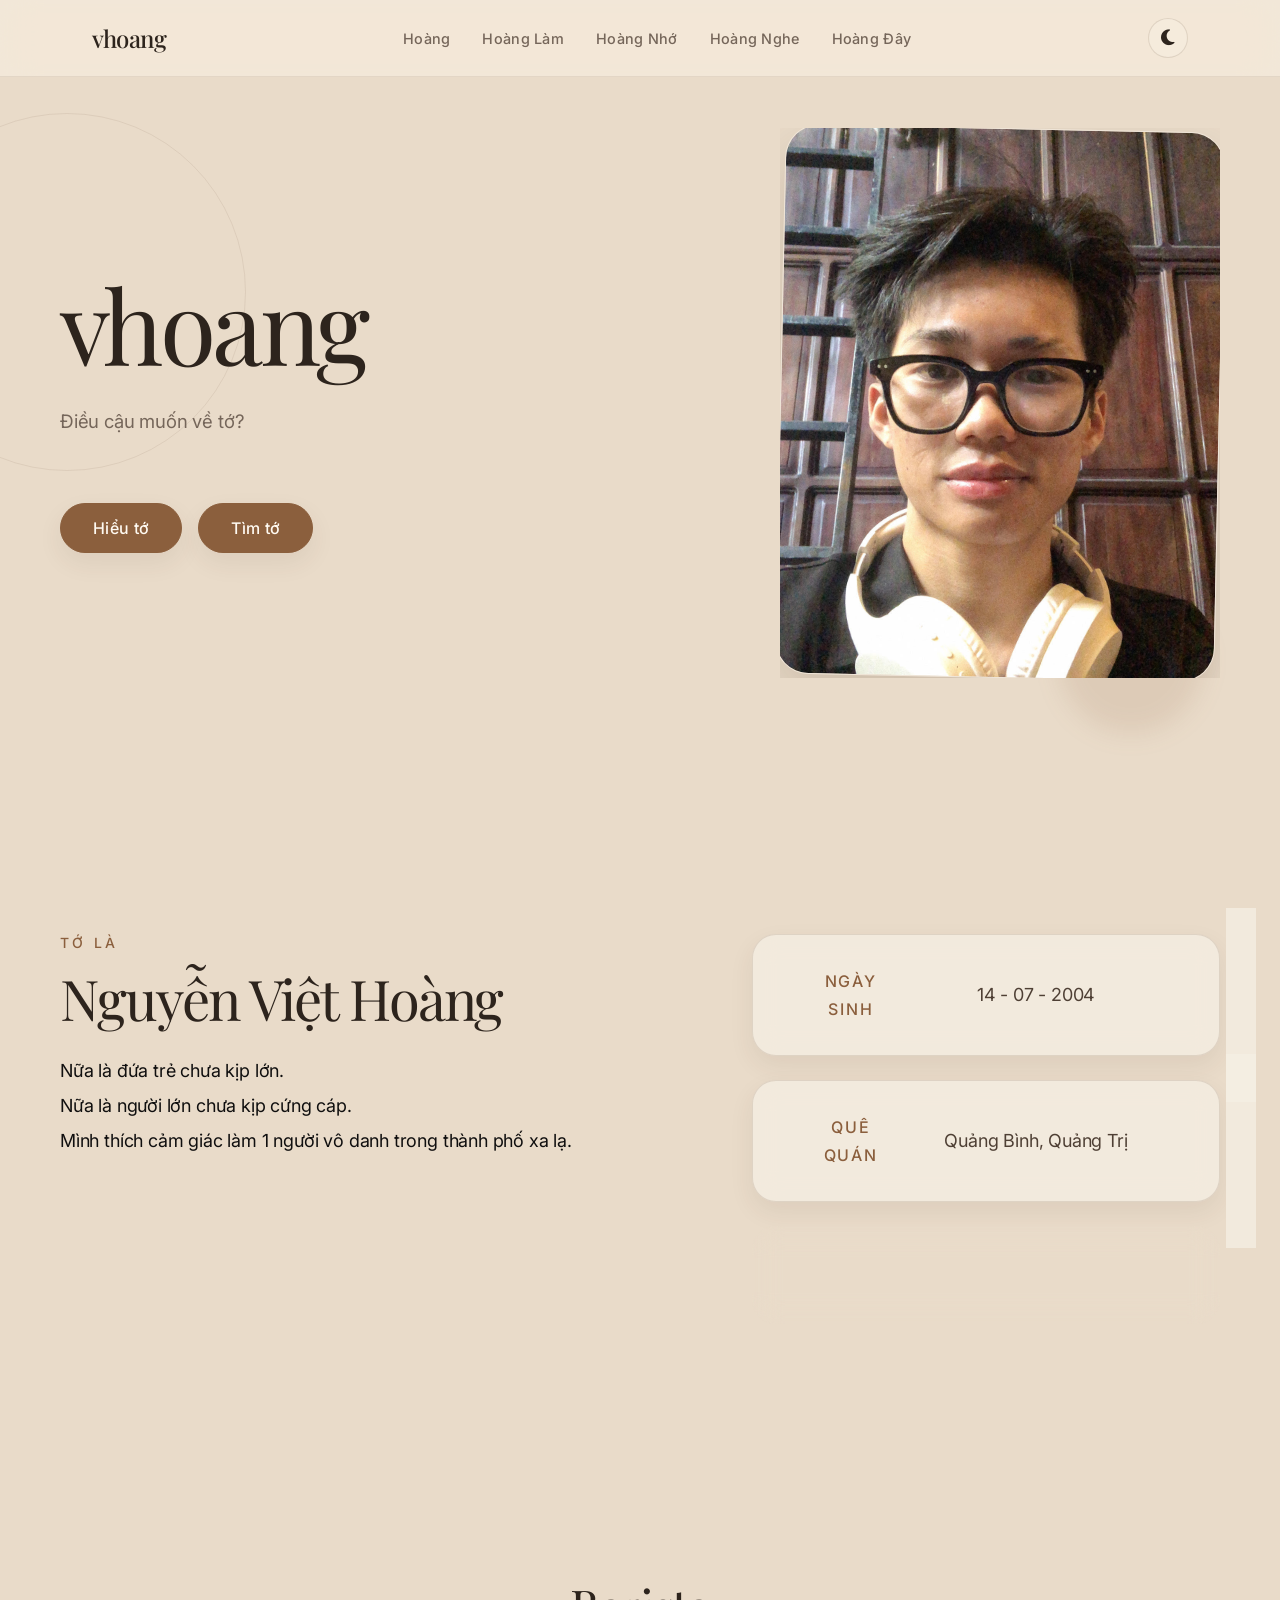
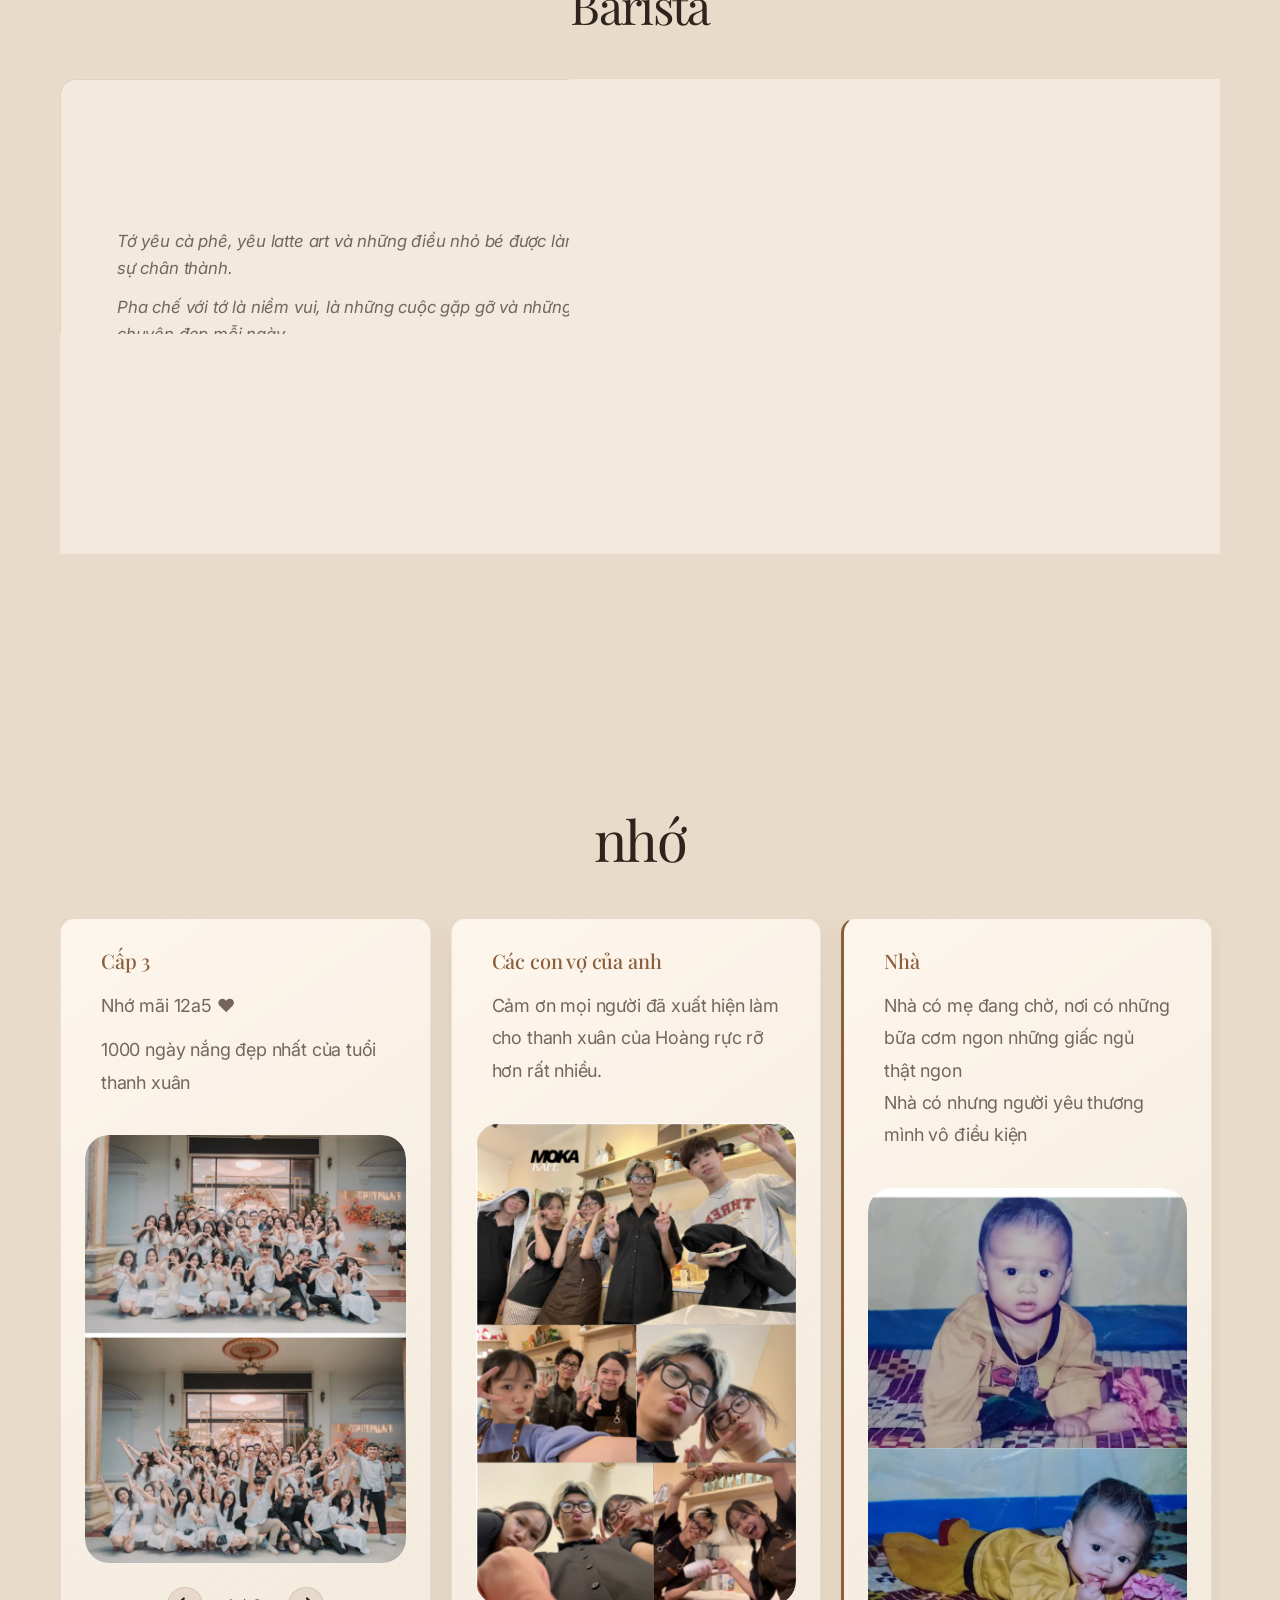
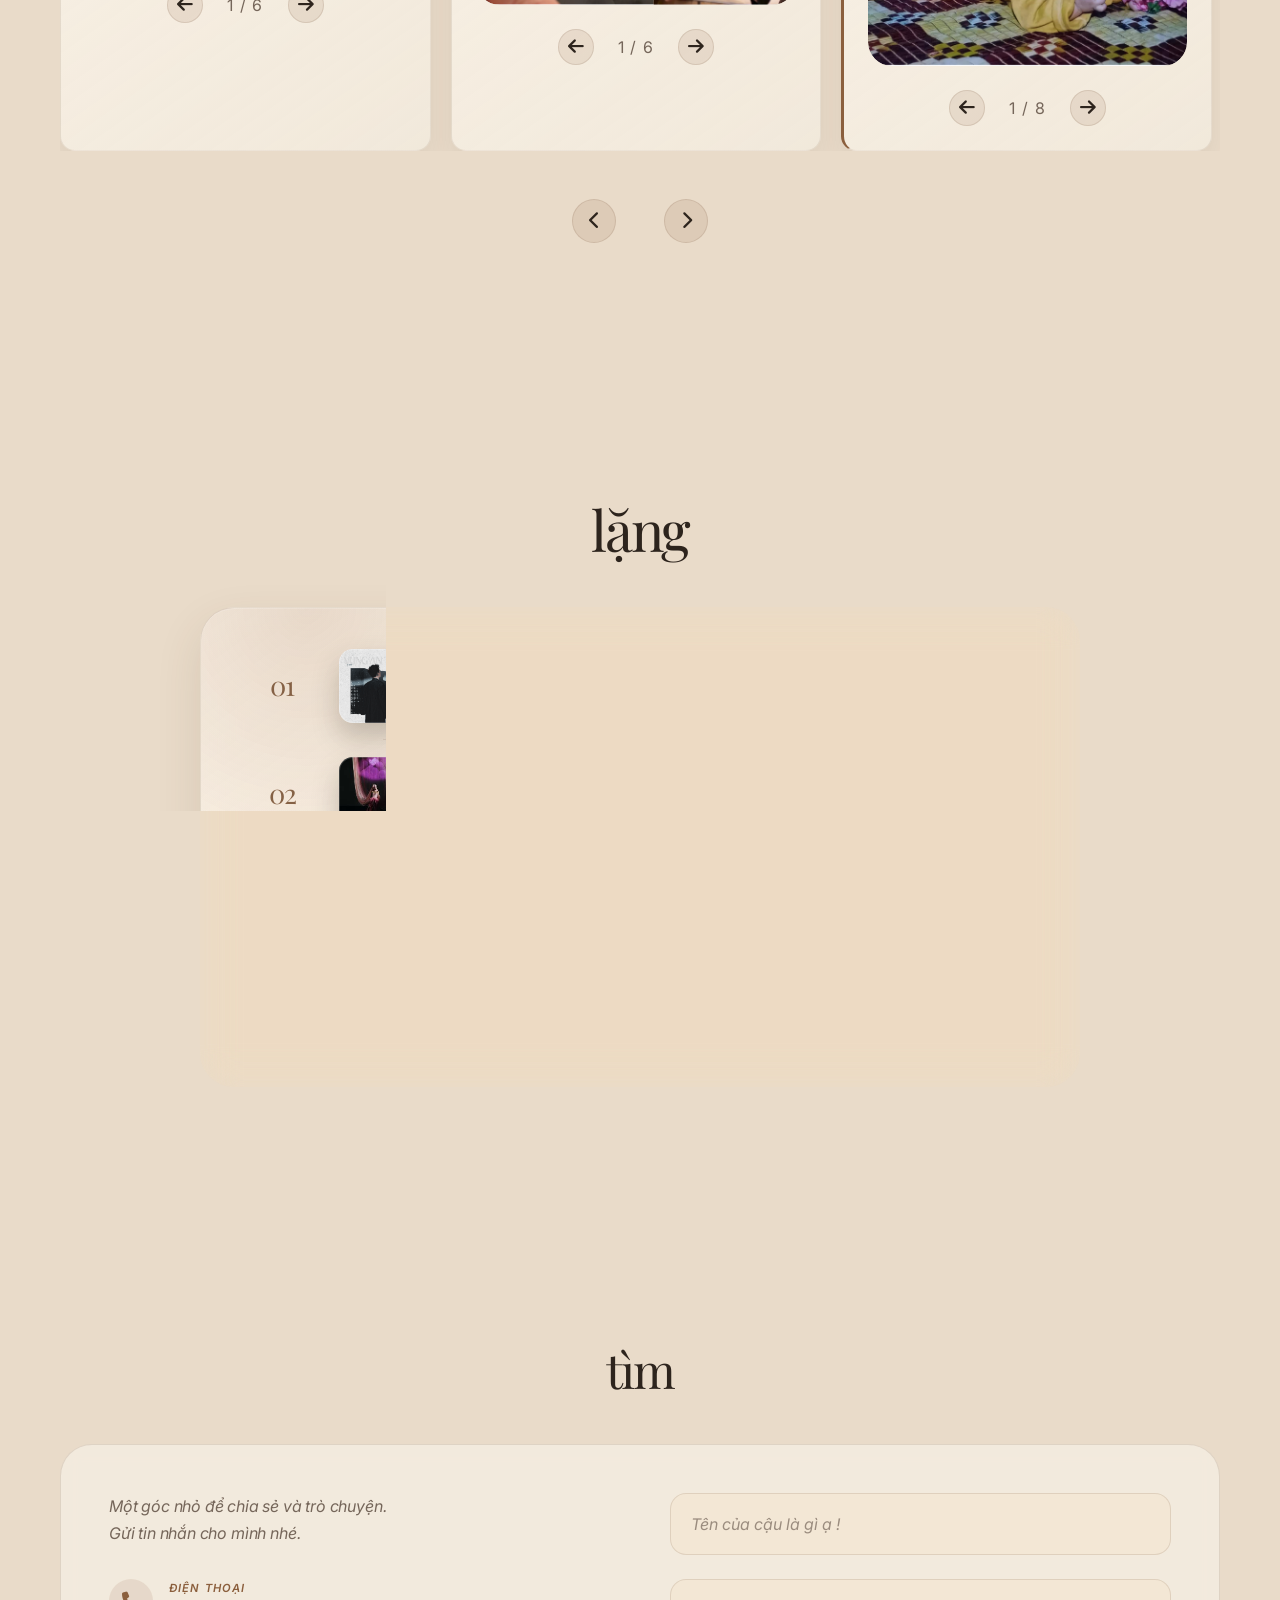
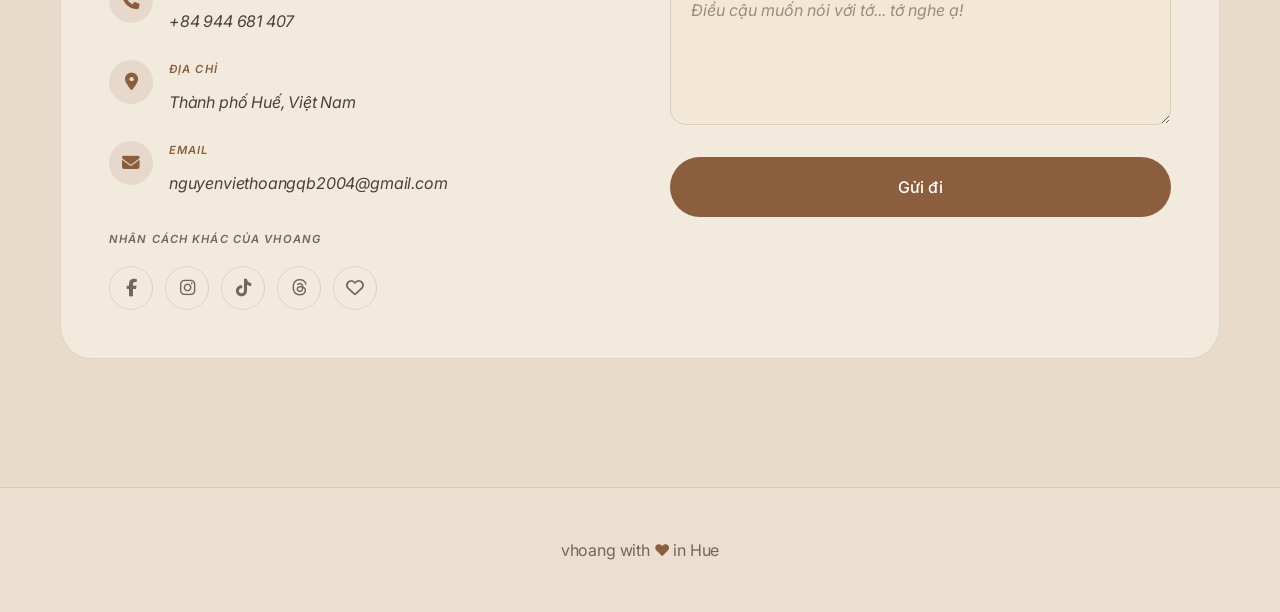
==== commit b4419394: "update portfolio" ====
--- a/index.html
+++ b/index.html
@@ -93,16 +93,16 @@
         <section id="home" class="hero section" aria-labelledby="hero-title">
             <div class="hero__layout container">
                 <div class="hero__content">
-                    <span class="hero__eyebrow">Personal Space</span>
+                   <!-- // <span class="hero__eyebrow">Personal Space</span> -->
                     <h1 id="hero-title" class="hero__title">vhoang</h1>
                     <p class="hero__subtitle">Điều cậu muốn về tớ?</p>
                     <div class="hero__buttons" aria-label="Liên kết nhanh">
-                        <a href="#lifestyle" class="btn btn--primary hero__btn">Tìm hiểu</a>
+                        <a href="#lifestyle" class="btn btn--primary hero__btn">Hiểu tớ</a>
                         <a href="#contact" class="btn btn--primary hero__btn">Tìm tớ</a>
                     </div>
                 </div>
                 <figure class="hero__figure">
-                    <img class="hero__image" src="assets/image/avatar/Anh1.png" alt="Chân dung Nguyễn Việt Hoàng" width="900" height="1200" fetchpriority="high" decoding="async">
+                    <img class="hero__image" src="assets/image/avatar/unnamed.jpg" alt="Chân dung Nguyễn Việt Hoàng" width="900" height="1200" fetchpriority="high" decoding="async">
                 </figure>
             </div>
         </section>
@@ -111,11 +111,11 @@
         <section id="about" class="about section" aria-labelledby="about-title">
             <div class="about__layout container">
                 <div class="about__text">
-                    <span class="about__eyebrow">Về mình</span>
+                    <span class="about__eyebrow">Tớ là</span>
                     <h2 id="about-title" class="about__title">Nguyễn Việt Hoàng</h2>
                     <p class="about__desc">
-                        Nữa là đứa trẻ chưa kịp lớn<br>
-                        Nữa là người lớn chưa kịp cứng cáp<br>
+                        Nữa là đứa trẻ chưa kịp lớn.<br>
+                        Nữa là người lớn chưa kịp cứng cáp.<br>
                         Mình thích cảm giác làm 1 người vô danh trong thành phố xa lạ.
                     </p>
                     
@@ -124,7 +124,7 @@
                 <dl class="about__info-grid" aria-label="Thông tin cá nhân">
                     <div class="about__info-cell">
                         <dt class="about__info-key">Ngày sinh</dt>
-                        <dd class="about__info-val">14 / 07 / 2004</dd>
+                        <dd class="about__info-val">14 - 07 - 2004</dd>
                     </div>
                     <div class="about__info-cell">
                         <dt class="about__info-key">Quê quán</dt>
@@ -142,23 +142,23 @@
         <section id="lifestyle" class="lifestyle section" aria-labelledby="lifestyle-title">
             <div class="lifestyle__container container">
                 <div class="lifestyle__header">
-                    <span class="lifestyle__eyebrow">Công việc</span>
+                    <!-- <span class="lifestyle__eyebrow">Tớ làm </span> -->
                     <h2 id="lifestyle-title" class="lifestyle__title">Barista</h2>
                 </div>
 
                 <div class="lifestyle__timeline">
                     <article class="lifestyle__milestone">
                         <div class="lifestyle__copy">
+                          <p class="lifestyle__content">
+                                Tớ yêu cà phê, yêu latte art và những điều nhỏ bé được làm bằng cả sự chân thành.
+                            </p>
+
                             <p class="lifestyle__content">
-                                Mình yêu cafe, yêu latte art, yêu cảm giác tạo ra những ly nước ngon cho người mình quý.
-                                Pha chế giúp mình được gặp gỡ, được trò chuyện, được sống vui vẻ mỗi ngày.
-                                Với mình, đây không chỉ là công việc – mà là niềm vui, là nơi để mình tạm quên đi
-                                những nghiệt ngã của thực tại.
+                                Pha chế với tớ là niềm vui, là những cuộc gặp gỡ và những câu chuyện đẹp mỗi ngày.
                             </p>
                             <div class="lifestyle__tags">
-                                <span class="lifestyle__tag">#CoffeeArtist</span>
-                                <span class="lifestyle__tag">#WorkingMoments</span>
-                                <span class="lifestyle__tag">#LatteArt</span>
+                                <span class="lifestyle__tag">#CoffeeLover</span>
+                                <span class="lifestyle__tag">#Barista</span>
                             </div>
                         </div>
 
@@ -169,6 +169,13 @@
                                         <video class="lifestyle__video" autoplay muted loop playsinline preload="metadata" aria-label="Khoảnh khắc pha chế cà phê của Hoàng">
                                             <source src="assets/image/work/OACC4624.MOV" type="video/mp4">
                                         </video>
+                                        
+                                    </figure>
+                                    <figure class="lifestyle__slide is-active">
+                                        <video class="lifestyle__video" autoplay muted loop playsinline preload="metadata" aria-label="Khoảnh khắc pha chế cà phê của Hoàng">
+                                            <source src="assets/image/work/7095970440504.mp4" type="video/mp4">
+                                        </video>
+                                        
                                     </figure>
                                     <figure class="lifestyle__slide">
                                         <img class="lifestyle__img" src="assets/image/work/ChatGPT Image 15_07_37 26 thg 5, 2026.png" alt="Khoảnh khắc barista của Hoàng" loading="lazy" decoding="async">
@@ -197,7 +204,7 @@
 <section id="timeline" class="timeline section" aria-labelledby="timeline-title">
     <div class="timeline__container container">
         <div class="timeline__header">
-            <span class="timeline__eyebrow">Hành trình</span>
+            <!-- <span class="timeline__eyebrow">Hành trình</span> -->
             <h2 id="timeline-title" class="timeline__title">nhớ</h2>
         </div>
 
@@ -210,7 +217,8 @@
                     <div class="timeline__copy">
                         <time class="timeline__year" datetime="2024">Cấp 3</time>
                         <p class="timeline__content">Nhớ mãi 12a5 <span>♥</span></p>
-                        <p class="timeline__content">1000 ngày nắng đẹp nhất của tuổi thanh xuân.</p>
+                         <p class="timeline__content">1000 ngày nắng đẹp nhất của tuổi thanh xuân</p>
+
                     </div>
                     <div class="timeline__gallery" data-memory-slider>
                         <div class="timeline__gallery-viewport">
@@ -251,7 +259,7 @@
                 <!-- Milestone 2 - Bạn bè -->
                 <article class="timeline__milestone" data-memory-milestone>
                     <div class="timeline__copy">
-                        <h3 class="timeline__milestone-title">Các con vợ của anh</h3>
+                        <time class="timeline__year" datetime="2024">Các con vợ của anh</time>
                         <p class="timeline__content">Cảm ơn mọi người đã xuất hiện làm cho thanh xuân của Hoàng rực rỡ hơn rất nhiều.</p>
                     </div>
                     <div class="timeline__gallery" data-memory-slider>
@@ -292,7 +300,7 @@
                 <!-- Milestone 3 - Gia đình -->
                 <article class="timeline__milestone" data-memory-milestone>
                     <div class="timeline__copy">
-                        <h3 class="timeline__milestone-title">Nhà</h3>
+                <time class="timeline__year" datetime="2024">Nhà</time>
                         <p class="timeline__content">Nhà có mẹ đang chờ, nơi có những bữa cơm ngon những giấc ngủ thật ngon <br>
                             Nhà có nhưng người yêu thương mình vô điều kiện <br>
                             </p>
@@ -359,7 +367,7 @@
         <section id="music" class="music section" aria-labelledby="music-title">
             <div class="music__container container">
         <div class="music__header">
-            <span class="music__eyebrow">Playlist</span>
+            <!-- <span class="music__eyebrow">Playlist</span> -->
             <h2 id="music-title" class="music__title">lặng</h2>
         </div>
 
@@ -384,15 +392,26 @@
                         <span class="music__track-action" aria-hidden="true"><i class="fa-brands fa-spotify"></i></span>
                     </a>
                    
-                     <a href="https://open.spotify.com/track/6ELX356o21U28T73ZxruUj?si=9706e1f4f1d744e6" target="_blank" rel="noopener noreferrer" class="music__track">
+                     <a href="https://open.spotify.com/track/6mKMGpkgP2cH5gmqILWe7b?si=ec7b49876bf84eb9" target="_blank" rel="noopener noreferrer" class="music__track">
                         <span class="music__track-rank" aria-hidden="true">03</span>
-                        <span class="music__track-cover" style="background-image: url('assets/image/nhac/TimEm.png') ; " role="img" aria-label="Bìa bài hát Thằng Điên"></span>
+                        <span class="music__track-cover" style="background-image: url('assets/image/nhac/769412111_1041740968644666_8265284685612979411_n.jpg ') ; " role="img" aria-label="Bìa bài hát Thằng Điên"></span>
                         <span class="music__track-info">
-                            <span class="music__track-title">Tìm Em</span>
-                            <span class="music__track-artist">Hngle ft. Bảo Anh</span>
+                            <span class="music__track-title">Vết Thương</span>
+                            <span class="music__track-artist">Fishy</span>
                         </span>
                         <span class="music__track-action" aria-hidden="true"><i class="fa-brands fa-spotify"></i></span>
                     </a>
+                   
+                     <a href="https://open.spotify.com/track/6mKMGpkgP2cH5gmqILWe7b?si=ec7b49876bf84eb9" target="_blank" rel="noopener noreferrer" class="music__track">
+                        <span class="music__track-rank" aria-hidden="true">04</span>
+                        <span class="music__track-cover" style="background-image: url('assets/image/nhac/2aOboQqxFKwgHMXuECIj3aYLqgqqQbmxClu1zpU8.jpg') ; " role="img" aria-label="Bìa bài hát Thằng Điên"></span>
+                        <span class="music__track-info">
+                            <span class="music__track-title">Tìm em</span>
+                            <span class="music__track-artist">hngle ft. Bảo Anh </span>
+                        </span>
+                        <span class="music__track-action" aria-hidden="true"><i class="fa-brands fa-spotify"></i></span>
+                    </a>
+                   
                     
                 </div>
             </div>
@@ -403,7 +422,7 @@
 <section id="contact" class="contact section" aria-labelledby="contact-title">
     <div class="contact__container container">
         <div class="contact__header">
-            <span class="contact__eyebrow">LIÊN HỆ</span>
+            <!-- <span class="contact__eyebrow">LIÊN HỆ</span> -->
             <h2 id="contact-title" class="contact__title">tìm</h2>
         </div>
 
@@ -482,8 +501,7 @@
     <!-- ===== FOOTER ===== -->
     <footer class="footer">
         <div class="footer__container">
-            <p class="footer__copyright">© 2026 <span class="footer__highlight">Nguyen Viet Hoang</span>. All rights reserved.</p>
-            <p class="footer__credit">Designed with <span class="footer__heart">♥</span> in Hue</p>
+            <p class="footer__credit">vhoang with <span class="footer__heart">♥</span> in Hue</p>
         </div>
     </footer>
 
--- a/css/base/variables.css
+++ b/css/base/variables.css
@@ -1,84 +1,87 @@
-/* =================================================================
-   DESIGN SYSTEM FOUNDATION: FROZEN TOKENS (SPRINT 1)
-   ================================================================ */
+/* =============================================
+   DESIGN SYSTEM - Variables
+   Warm brown / Japanese-inspired
+   ============================================= */
 
 :root {
-  --color-canvas: #F7F5F0;
-  --color-surface: #EFEBE0;
-  --color-text-primary: #1C1B1A;
-  --color-text-secondary: #6B655D;
-  --color-interactive: #4A443B;
-  --spotify-opacity: 0.85;
+    /* Light Theme (default) */
+    color-scheme: light;
 
-  --font-serif: "PP Editorial New", "Playfair Display", Georgia, serif;
-  --font-sans: system-ui, -apple-system, BlinkMacSystemFont, "Segoe UI", Roboto, sans-serif;
-  --font-mono: ui-monospace, SFMono-Regular, Menlo, Monaco, Consolas, monospace;
-  
-  --font-size-display: clamp(3rem, 6vw, 5.5rem);
-  --font-size-heading: clamp(2rem, 3.5vw, 3rem);
-  --font-size-body: 1rem;
-  --font-size-meta: 0.75rem;
+    /* ===== MÀU NỀN ===== */
+    --bg-main: #e9dbc9;        /* Màu nền chính - be sáng, ấm áp */
+    --bg-secondary: #ead9c2;   /* Màu nền phụ - be đậm hơn, tạo chiều sâu */
+    --bg-soft: #f3e7d5;        /* Màu nền mềm - dùng cho card, form (đã sửa) */
+    --surface: rgba(245, 239, 227, 0.78);  /* Bề mặt glassmorphism */
+    --surface-strong: #fff8ef; /* Bề mặt đậm - cho các element nổi bật (đã sửa) */
+    --surface-muted: #efe0cd;  /* Bề mặt nhạt - cho các element phụ */
 
-  --leading-tight: 1.15;
-  --leading-editorial: 1.65;
-  --tracking-wide: 0.09em;
-  --tracking-normal: 0em;
+    /* ===== MÀU CHỮ ===== */
+    --text-main: #2d241d;      /* Màu chữ chính - nâu đậm, dễ đọc */
+    --text-soft: #4f4035;      /* Màu chữ mềm - nâu nhạt hơn */
+    --text-muted: #75665a;     /* Màu chữ phụ - xám nâu, nhẹ nhàng */
+    --text-inverse: #fffaf2;   /* Màu chữ ngược - dùng trên nền tối */
 
-  --space-1: 0.5rem;
-  --space-2: 1rem;
-  --space-3: 1.5rem;
-  --space-4: 2rem;
-  --space-5: 3rem;
-  --space-6: 4rem;
-  --space-7: 8rem;
-  --space-8: 12rem;
+    /* ===== MÀU CHỦ ĐẠO (Primary) ===== */
+    --primary: #8b5f3d;        /* Màu chính - nâu cam, ấm áp */
+    --primary-hover: #6f482d;  /* Màu khi hover - đậm hơn */
+    --primary-soft: rgba(139, 95, 61, 0.12); /* Màu chính dạng mờ */
+    --accent: #b98a5f;         /* Màu nhấn - nâu sáng hơn */
 
-  --radius-none: 0px;
-  --radius-sm: 4px;
-  --radius-md: 8px;
+    /* ===== VIỀN & BỀ MẶT ===== */
+    --card-bg: var(--surface);  /* Nền card - dùng chung với surface */
+    --card-border: rgba(117, 91, 67, 0.16); /* Viền card - mờ nhẹ */
+    --nav-bg: rgba(244, 234, 220, 0.84);    /* Nền navbar - trong suốt nhẹ */
 
-  --shadow-subtle: 0 4px 20px rgba(0, 0, 0, 0.04);
-  --glow-hero: 0 0 60px rgba(74, 68, 59, 0.08);
+    /* ===== ĐỔ BÓNG (Shadow) ===== */
+    --shadow-sm: 0 10px 24px rgba(80, 55, 35, 0.08);   /* Đổ bóng nhỏ */
+    --shadow: 0 18px 46px rgba(80, 55, 35, 0.12);      /* Đổ bóng vừa */
+    --shadow-hover: 0 24px 58px rgba(80, 55, 35, 0.18); /* Đổ bóng khi hover */
+    --focus-ring: 0 0 0 4px rgba(139, 95, 61, 0.22);   /* Viền focus */
 
-  --border-width: 1px;
-  --border-color-subtle: rgba(28, 27, 26, 0.08);
-  --border-color-focus: rgba(28, 27, 26, 0.3);
+    /* ===== TYPOGRAPHY ===== */
+    --font-heading: 'Playfair Display', Georgia, serif;  /* Font tiêu đề - serif */
+    --font-body: 'Inter', system-ui, sans-serif;         /* Font nội dung - sans */
 
-  --duration-swift: 200ms;
-  --duration-moderate: 400ms;
-  --ease-editorial: cubic-bezier(0.25, 1, 0.5, 1);
+    /* ===== BO GÓC ===== */
+    --radius-xs: 10px;     /* Bo góc rất nhỏ */
+    --radius-sm: 14px;     /* Bo góc nhỏ */
+    --radius: 24px;        /* Bo góc vừa */
+    --radius-lg: 34px;     /* Bo góc lớn */
+    --radius-pill: 999px;  /* Bo góc tròn hoàn toàn (dạng viên thuốc) */
 
-  --layer-base: 1;
-  --layer-elevated: 10;
-  --layer-dropdown: 100;
-  --layer-modal: 1000;
+    /* ===== KHOẢNG CÁCH (Spacing) ===== */
+    --space-xs: clamp(0.5rem, 1vw, 0.75rem);   /* 8-12px */
+    --space-sm: clamp(0.75rem, 2vw, 1rem);    /* 12-16px */
+    --space-md: clamp(1rem, 3vw, 1.5rem);     /* 16-24px */
+    --space-lg: clamp(1.5rem, 4vw, 2rem);     /* 24-32px */
+    --space-xl: clamp(2rem, 5vw, 3rem);       /* 32-48px */
+    --space-2xl: clamp(2.5rem, 6vw, 4rem);    /* 40-64px */
 
-  --container-max-width: 1200px;
-  --container-reading-width: 65ch;
+    /* ===== CỠ CHỮ (Font Size) ===== */
+    --fs-xs: clamp(0.75rem, 2vw, 0.875rem);   /* 12-14px */
+    --fs-sm: clamp(0.875rem, 2.5vw, 1rem);    /* 14-16px */
+    --fs-base: clamp(1rem, 3vw, 1.125rem);    /* 16-18px */
+    --fs-lg: clamp(1.125rem, 3.5vw, 1.25rem); /* 18-20px */
+    --fs-xl: clamp(1.25rem, 4vw, 1.5rem);     /* 20-24px */
+    --fs-2xl: clamp(1.5rem, 5vw, 1.875rem);   /* 24-30px */
+    --fs-3xl: clamp(2rem, 6vw, 2.5rem);       /* 32-40px */
+    --fs-4xl: clamp(2.5rem, 8vw, 3.5rem);     /* 40-56px */
+    --fs-5xl: clamp(3rem, 10vw, 4.5rem);      /* 48-72px */
 
-  --grid-columns-desktop: 12;
-  --grid-columns-tablet: 8;
-  --grid-columns-mobile: 4;
-  --grid-gutter: 2rem;
+    /* ===== BỐ CỤC ===== */
+    --container: 1160px;     /* Chiều rộng tối đa của container */
+    --nav-height: 68px;      /* Chiều cao navbar trên mobile */
 
-  --opacity-subtle: 0.4;
-  --opacity-muted: 0.6;
-  --opacity-hover: 0.8;
-  --opacity-full: 1.0;
+    /* ===== HIỆU ỨNG CHUYỂN ĐỘNG ===== */
+    --ease: cubic-bezier(0.22, 1, 0.36, 1);  /* Hàm easing mượt mà */
+    --transition-fast: 180ms var(--ease);    /* Chuyển động nhanh */
+    --transition: 280ms var(--ease);         /* Chuyển động vừa */
+    --transition-slow: 450ms var(--ease);    /* Chuyển động chậm */
+}
 
-  --blur-subtle: 8px;
-  --blur-modal: 20px;
-
-  --breakpoint-sm: 640px;
-  --breakpoint-md: 768px;
-  --breakpoint-lg: 1024px;
-  --breakpoint-xl: 1280px;
-
-  --icon-size-sm: 16px;
-  --icon-size-md: 20px;
-  --icon-size-lg: 24px;
-
-  --focus-ring-width: 2px;
-  --focus-ring-offset: 2px;
-  --focus-ring-color: var(--color-interactive);
+/* Tablet & Desktop spacing overrides */
+@media (min-width: 768px) {
+    :root {
+        --nav-height: 76px;  /* Tăng chiều cao navbar trên desktop */
+    }
 }
--- a/css/sections/lifestyle.css
+++ b/css/sections/lifestyle.css
@@ -51,23 +51,28 @@
 
 /* Cột bên trái - Chữ (mở rộng) */
 .lifestyle__copy {
+     display: flex;
+    flex-direction: column;
+    gap: 12px;
     flex: 1.2;  /* Tăng tỷ lệ cho phần chữ */
 }
 
 .lifestyle__content {
     font-size: 1.05rem;  /* Tăng cỡ chữ */
-    line-height: 1.8;
+    line-height: 1.6;
     color: var(--text-muted);
     margin-bottom: 28px;
+    margin:  0 ;
     font-style: italic;
 }
 
 /* Tags */
 .lifestyle__tags {
-    display: flex;
+display: flex;
+    justify-content: center;
     flex-wrap: wrap;
-    gap: 14px;
-    margin-top: 8px;
+    gap: 8px;
+    margin-top: 4px;
 }
 
 .lifestyle__tag {
@@ -87,6 +92,7 @@
 .lifestyle__slider {
     flex: 1;
     width: 100%;
+     margin-top: 14px;
 }
 
 .lifestyle__slider-viewport {
@@ -95,6 +101,7 @@
     border-radius: 28px;
     background: rgba(0, 0, 0, 0.04);
     line-height: 0;
+    margin: 0;
 }
 
 .lifestyle__slider-track {
@@ -121,7 +128,8 @@
     justify-content: center;
     align-items: center;
     gap: 20px;
-    margin-top: 20px;
+   
+    margin-top: 10px;
 }
 
 .lifestyle__slider-nav {
--- a/css/sections/music.css
+++ b/css/sections/music.css
@@ -1,27 +1,192 @@
-/* =================================================================
-   MUSIC / PLAYLIST SECTION REFACTOR (REF_05)
-   ================================================================ */
-
-.music-section {
-  background-color: var(--color-canvas);
-  padding-top: var(--space-6);
-  padding-bottom: var(--space-6);
+/* =============================================
+   MUSIC SECTION - Premium Music Board
+   Style giống với Timeline section
+   ============================================= */
+.music {
+    padding-top: 20px;
+    padding-bottom: 20px;
+}
+.music__container {
+    max-width: 880px;
+    margin-inline: auto;
 }
 
-.spotify-embed,
-.playlist-container {
-  background-color: var(--color-surface);
-  border-radius: var(--radius-md);
-  padding: var(--space-3);
-  box-shadow: var(--shadow-subtle);
-  border: var(--border-width) solid var(--border-color-subtle);
+/* Header styles - Giống timeline */
+.music__header {
+    text-align: center;
+    display: flex;
+    flex-direction: column;
+    align-items: center;
+    gap: var(--space-xs);
+    margin-bottom: var(--space-xl);
 }
 
-.spotify-brand-icon {
-  opacity: var(--spotify-opacity);
-  transition: opacity var(--duration-swift) var(--ease-editorial);
+.music__eyebrow {
+    display: block;
+    color: var(--primary);
+    font-size: var(--fs-xs);
+    font-weight: 500;
+    letter-spacing: 0.24em;
+    line-height: 1.3;
+    text-transform: uppercase;
 }
 
-.spotify-brand-icon:hover {
-  opacity: var(--opacity-full);
+.music__title {
+    font-size: var(--fs-4xl);
+    margin-bottom: 0;
+    color: var(--text-main);
+}
+
+/* Music list styles */
+.music__list {
+    position: relative;
+    padding: clamp(var(--space-sm), 2vw, var(--space-md));
+    border: 1px solid color-mix(in srgb, var(--card-border) 82%, transparent);
+    border-radius: var(--radius-lg);
+    background: radial-gradient(circle at 12% 0%, color-mix(in srgb, var(--primary) 18%, transparent) 0, transparent 34%),
+                linear-gradient(145deg, color-mix(in srgb, var(--surface-strong) 86%, transparent), color-mix(in srgb, var(--surface) 76%, transparent));
+    box-shadow: var(--shadow), inset 0 1px 0 rgba(255, 255, 255, 0.16);
+    backdrop-filter: blur(18px) saturate(130%);
+}
+
+/* Music track - Giống style milestone */
+.music__track {
+    position: relative;
+    display: grid;
+    grid-template-columns: 3.2rem 4.6rem minmax(0, 1fr) 3rem;
+    align-items: center;
+    gap: clamp(var(--space-sm), 2.4vw, var(--space-lg));
+    min-height: 6.1rem;
+    padding: var(--space-sm) clamp(var(--space-sm), 2.4vw, var(--space-lg));
+    border: 1px solid transparent;
+    border-radius: calc(var(--radius) - 4px);
+    color: var(--text-main);
+    transition: transform var(--transition), background-color var(--transition), border-color var(--transition), box-shadow var(--transition);
+}
+
+.music__track:not(:last-child)::after {
+    content: '';
+    position: absolute;
+    right: var(--space-lg);
+    bottom: -1px;
+    left: calc(3.2rem + 4.6rem + var(--space-lg));
+    height: 1px;
+    background: linear-gradient(90deg, color-mix(in srgb, var(--card-border) 82%, transparent), transparent);
+}
+
+.music__track:hover,
+.music__track:focus-visible {
+    transform: translateY(-4px);
+    border-color: color-mix(in srgb, var(--primary) 34%, transparent);
+    background: color-mix(in srgb, var(--primary-soft) 76%, transparent);
+    box-shadow: 0 18px 42px rgba(24, 15, 9, 0.16);
+}
+
+/* Track rank */
+.music__track-rank {
+    color: color-mix(in srgb, var(--primary) 72%, var(--text-muted));
+    font-family: var(--font-heading);
+    font-size: clamp(1.25rem, 3vw, 1.7rem);
+    font-variant-numeric: tabular-nums;
+    letter-spacing: -0.03em;
+    text-align: center;
+}
+
+/* Track cover */
+.music__track-cover {
+    width: clamp(3.75rem, 9vw, 4.6rem);
+    aspect-ratio: 1;
+    border-radius: var(--radius-sm);
+    background-size: cover;
+    background-position: center;
+    background-repeat: no-repeat;
+    box-shadow: 0 14px 28px rgba(25, 16, 10, 0.22), inset 0 0 0 1px rgba(255, 255, 255, 0.2);
+    transition: transform var(--transition), box-shadow var(--transition);
+}
+
+.music__track:hover .music__track-cover {
+    transform: scale(1.035);
+    box-shadow: 0 18px 34px rgba(25, 16, 10, 0.28), 0 0 24px color-mix(in srgb, var(--primary) 18%, transparent), inset 0 0 0 1px rgba(255, 255, 255, 0.24);
+}
+
+/* Track info */
+.music__track-info {
+    min-width: 0;
+}
+
+.music__track-title,
+.music__track-artist {
+    display: block;
+    overflow: hidden;
+    text-overflow: ellipsis;
+    white-space: nowrap;
+}
+
+.music__track-title {
+    margin-bottom: 0.25rem;
+    color: var(--text-main);
+    font-size: clamp(0.98rem, 2vw, 1.12rem);
+    font-weight: 500;
+    letter-spacing: -0.02em;
+}
+
+.music__track-artist {
+    color: var(--text-muted);
+    font-size: clamp(0.78rem, 1.7vw, 0.9rem);
+    line-height: 1.45;
+}
+
+/* Track action - Spotify button */
+.music__track-action {
+    display: grid;
+    place-items: center;
+    justify-self: end;
+    width: 2.4rem;
+    height: 2.4rem;
+    border: 1px solid color-mix(in srgb, var(--card-border) 78%, transparent);
+    border-radius: 50%;
+    background: color-mix(in srgb, var(--surface-strong) 68%, transparent);
+    color: #1db954;
+    font-size: 1rem;
+    opacity: 0.82;
+    transition: transform var(--transition-fast), background-color var(--transition), opacity var(--transition);
+}
+
+.music__track:hover .music__track-action {
+    transform: scale(1.07);
+    background: color-mix(in srgb, #1db954 13%, var(--surface-strong));
+    opacity: 1;
+}
+
+/* =============================================
+   RESPONSIVE
+   ============================================= */
+
+@media (max-width: 640px) {
+    .music__track {
+        grid-template-columns: 2.4rem 3.75rem minmax(0, 1fr) 2.35rem;
+        min-height: 5.25rem;
+        padding: var(--space-sm) var(--space-sm);
+    }
+    
+    .music__track:not(:last-child)::after {
+        right: var(--space-sm);
+        left: calc(2.4rem + 3.75rem + var(--space-sm));
+    }
+    
+    .music__track-action {
+        width: 2.1rem;
+        height: 2.1rem;
+    }
+}
+
+@media (max-width: 420px) {
+    .music__track {
+        grid-template-columns: 2rem 3.35rem minmax(0, 1fr);
+        gap: var(--space-sm);
+    }
+    
+    .music__track-action {
+        display: none;
+    }
 }
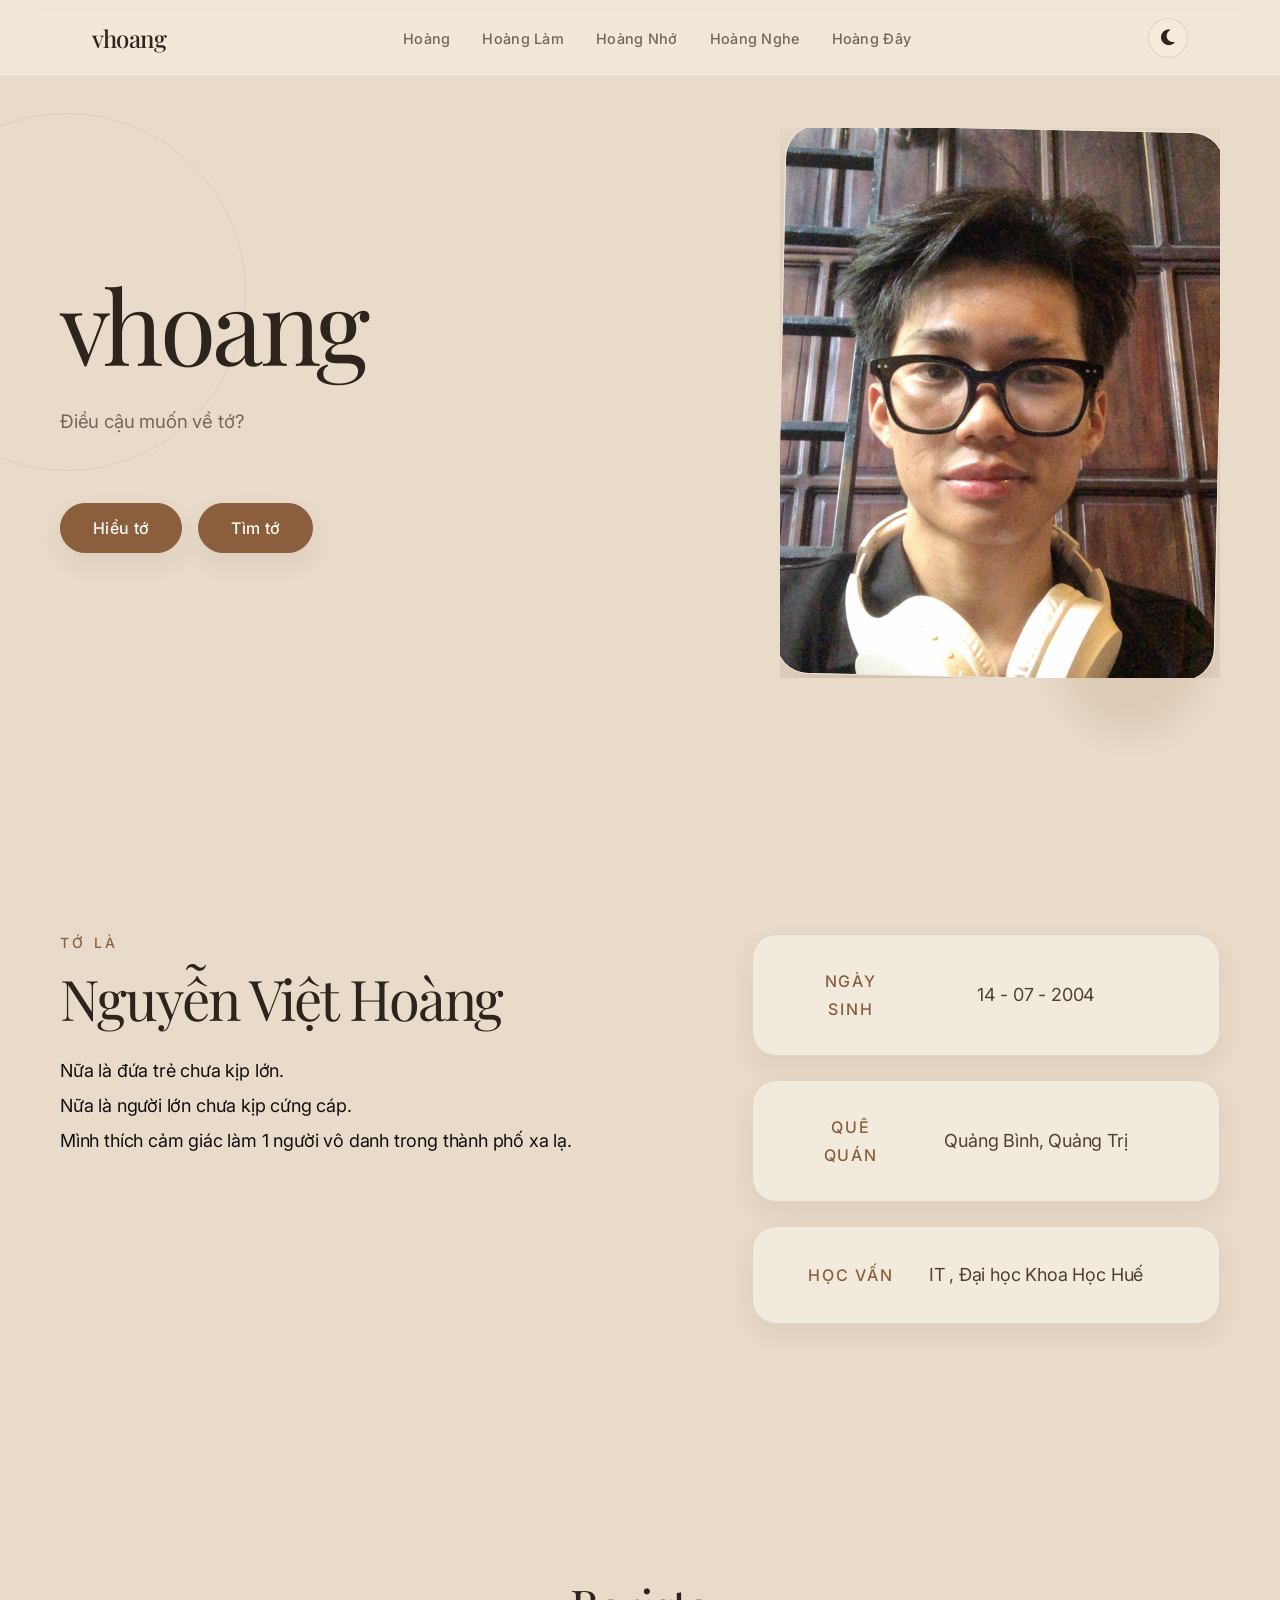
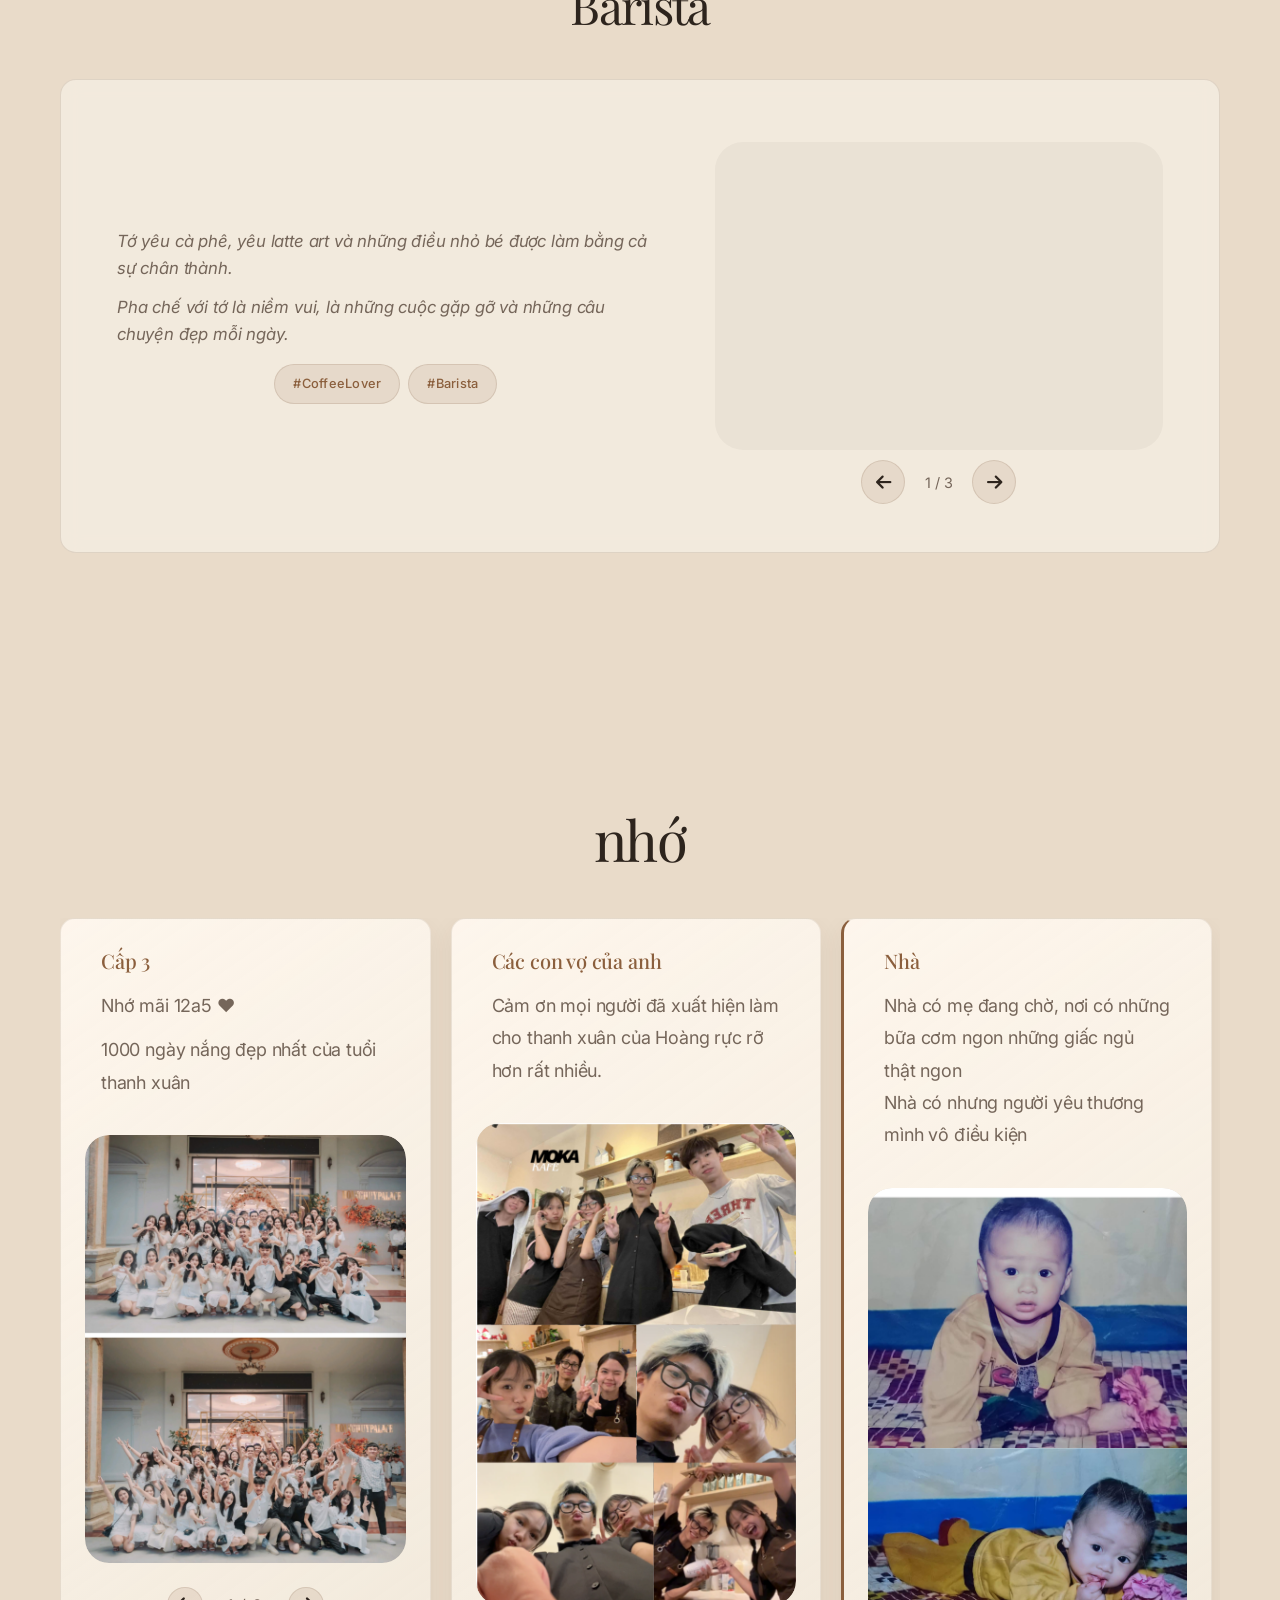
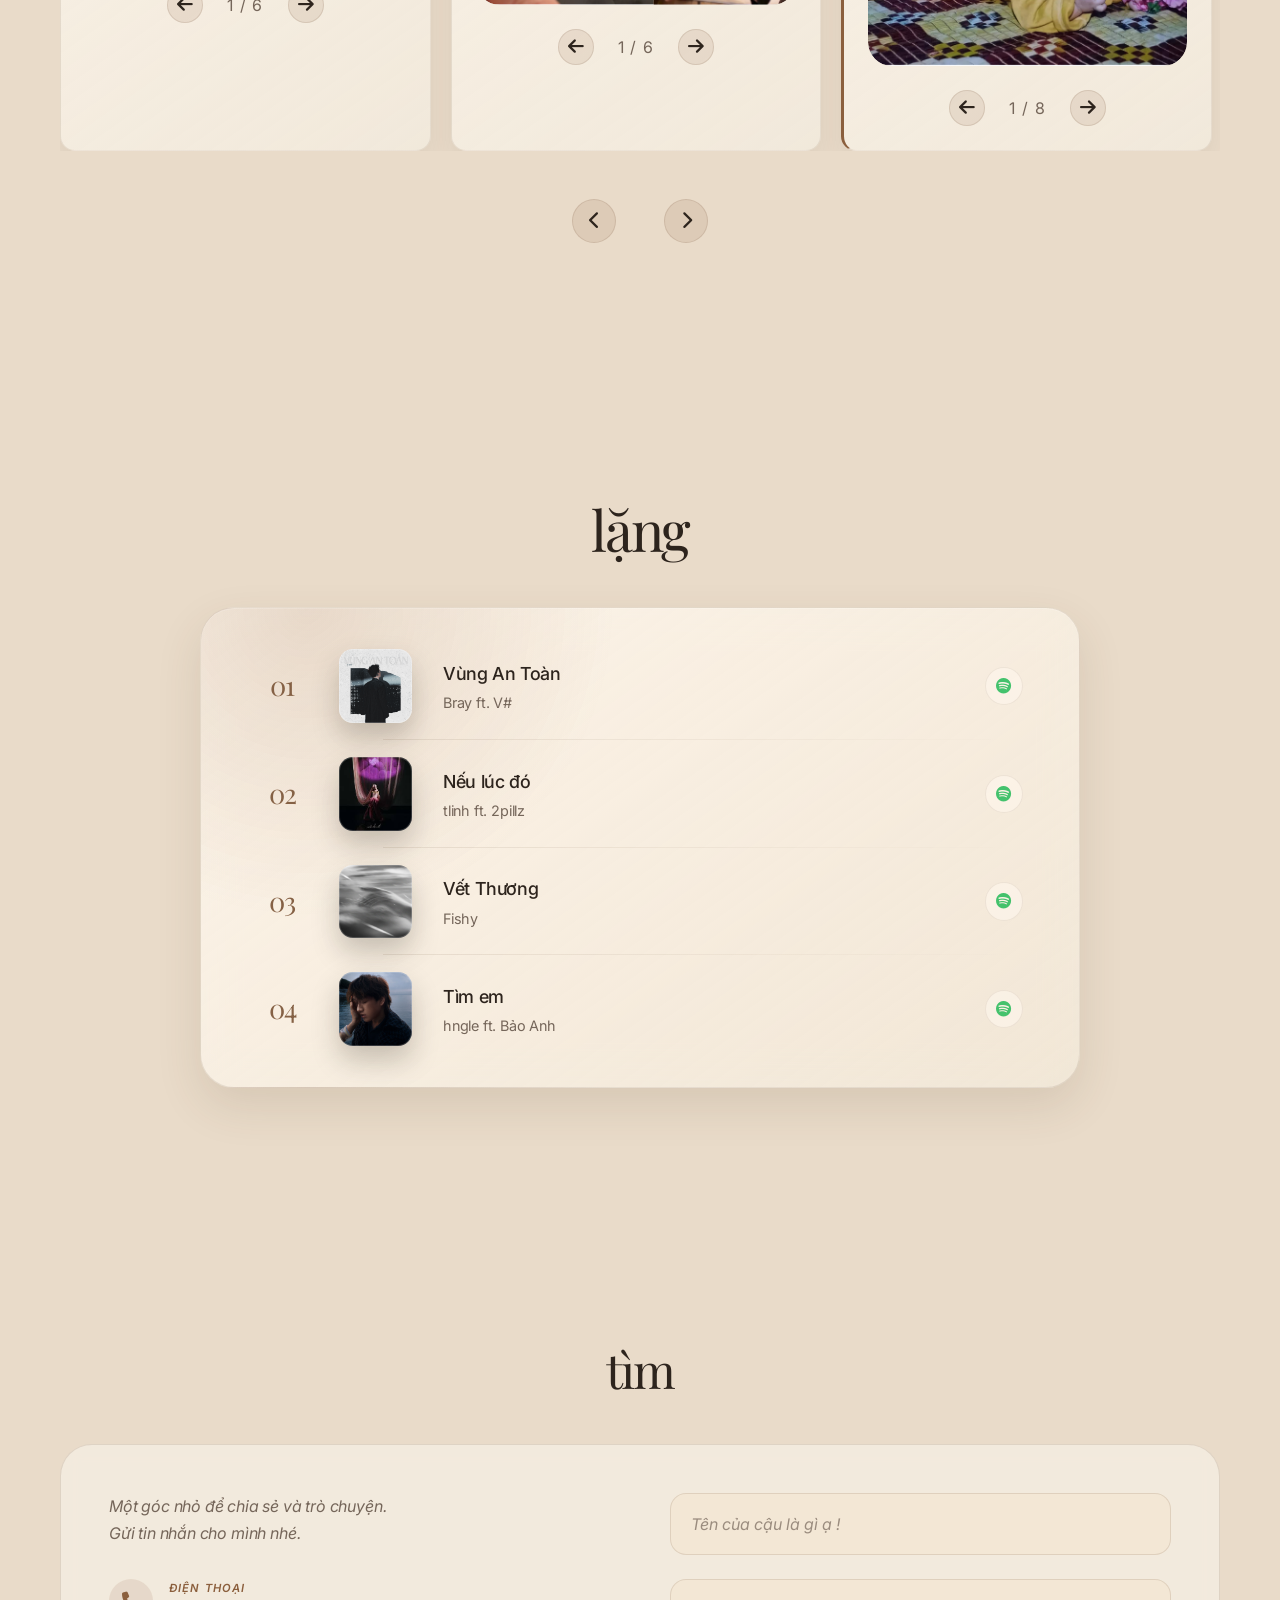
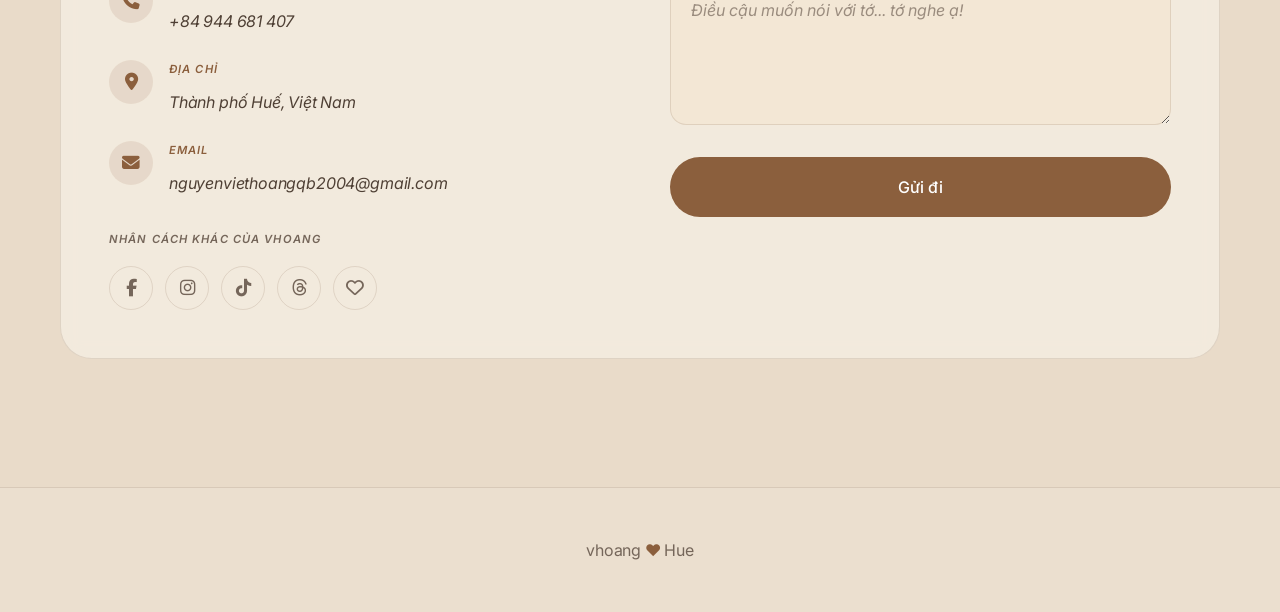
==== commit 0dc1fc92: "update" ====
--- a/index.html
+++ b/index.html
@@ -281,7 +281,7 @@
                                     <img class="timeline__img" src="assets/image/friends/máy dập.png" alt="Kỷ niệm 2025" loading="lazy" decoding="async">
                                 </figure>
                                 <figure class="timeline__slide">
-                                    <img class="timeline__img" src="assets/image/friends/2024.png" alt="Kỷ niệm 2025" loading="lazy" decoding="async">
+                                    <img class="timeline__img" src="assets/image/friends/2024 (1).png" alt="Kỷ niệm 2025" loading="lazy" decoding="async">
                                 </figure>
                             </div>
                         </div>
@@ -394,7 +394,7 @@
                    
                      <a href="https://open.spotify.com/track/6mKMGpkgP2cH5gmqILWe7b?si=ec7b49876bf84eb9" target="_blank" rel="noopener noreferrer" class="music__track">
                         <span class="music__track-rank" aria-hidden="true">03</span>
-                        <span class="music__track-cover" style="background-image: url('assets/image/nhac/769412111_1041740968644666_8265284685612979411_n.jpg ') ; " role="img" aria-label="Bìa bài hát Thằng Điên"></span>
+                        <span class="music__track-cover" style="background-image: url('assets/image/nhac/vethuong.png ') ; " role="img" aria-label="Bìa bài hát Thằng Điên"></span>
                         <span class="music__track-info">
                             <span class="music__track-title">Vết Thương</span>
                             <span class="music__track-artist">Fishy</span>
@@ -404,7 +404,7 @@
                    
                      <a href="https://open.spotify.com/track/6mKMGpkgP2cH5gmqILWe7b?si=ec7b49876bf84eb9" target="_blank" rel="noopener noreferrer" class="music__track">
                         <span class="music__track-rank" aria-hidden="true">04</span>
-                        <span class="music__track-cover" style="background-image: url('assets/image/nhac/2aOboQqxFKwgHMXuECIj3aYLqgqqQbmxClu1zpU8.jpg') ; " role="img" aria-label="Bìa bài hát Thằng Điên"></span>
+                        <span class="music__track-cover" style="background-image: url('assets/image/nhac/timemmmmm.png') ; " role="img" aria-label="Bìa bài hát Thằng Điên"></span>
                         <span class="music__track-info">
                             <span class="music__track-title">Tìm em</span>
                             <span class="music__track-artist">hngle ft. Bảo Anh </span>
@@ -501,7 +501,7 @@
     <!-- ===== FOOTER ===== -->
     <footer class="footer">
         <div class="footer__container">
-            <p class="footer__credit">vhoang with <span class="footer__heart">♥</span> in Hue</p>
+            <p class="footer__credit">vhoang <span class="footer__heart">♥</span>  Hue</p>
         </div>
     </footer>
 
